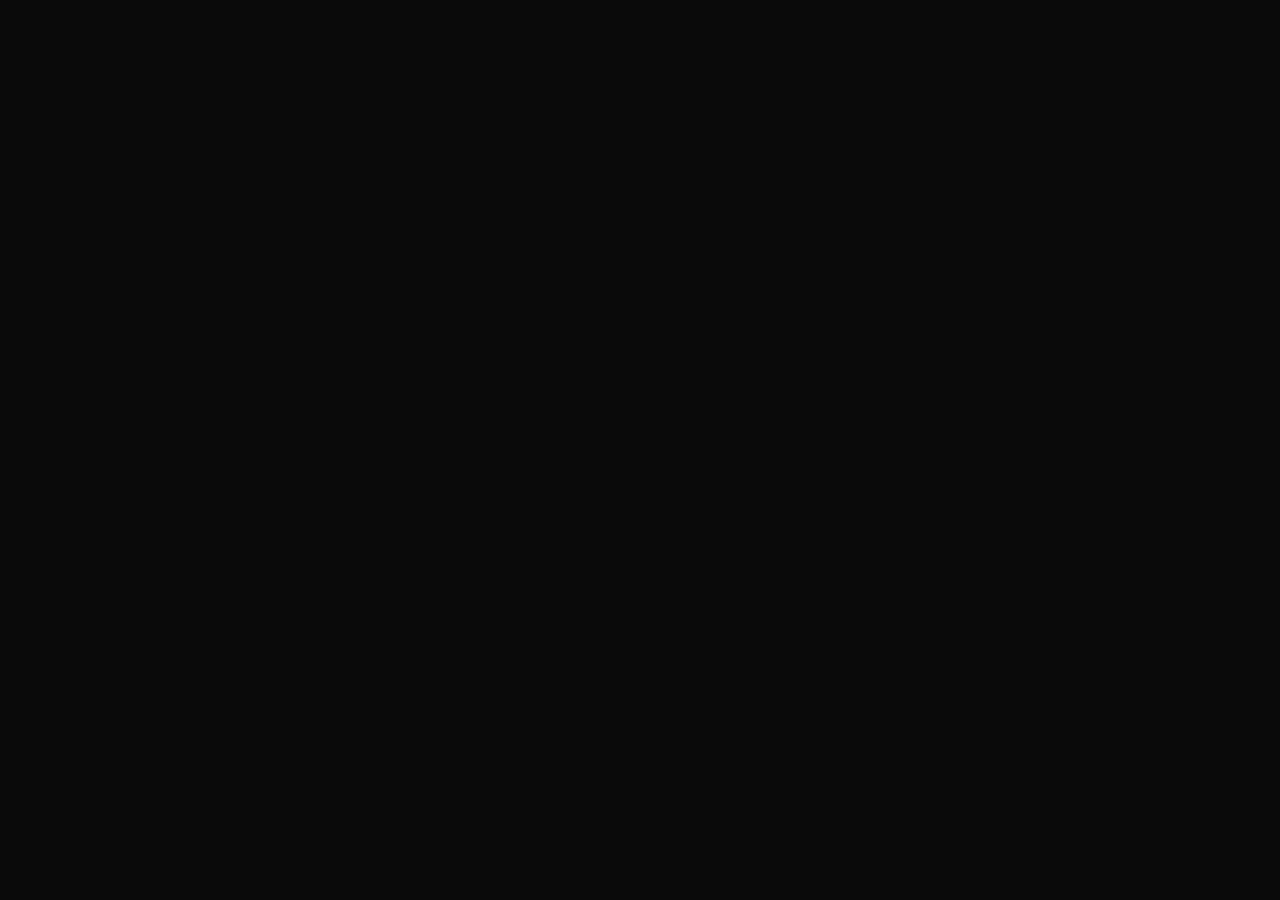
==== index.html @ 578ab241 "Add files via upload" ====
<!doctype html>
<html lang="en" data-beasties-container>
<head><link rel="preconnect" href="https://fonts.gstatic.com" crossorigin>
  <meta charset="utf-8">
  <title>Emil Kramar - Frontend Developer | Angular, Vue, Nuxt Specialist</title>
  <base href="/ekramarPortfolio/">
  <meta name="viewport" content="width=device-width, initial-scale=1">

  <!-- Primary Meta Tags -->
  <meta name="title" content="Emil Kramar - Frontend Developer | Angular, Vue, Nuxt Specialist">
  <meta name="description" content="Frontend Developer specializing in Angular, Vue.js, and Nuxt. Building modern web applications since 2022. Expert in TypeScript, CSS, and transforming Figma designs into pixel-perfect interfaces.">
  <meta name="keywords" content="Emil Kramar, Frontend Developer, Angular Developer, Vue.js Developer, Nuxt Developer, TypeScript, Web Developer, Portfolio, Full Stack Developer, Angular Specialist">
  <meta name="author" content="Emil Kramar">
  <meta name="robots" content="index, follow">
  <meta name="language" content="English">
  <meta name="revisit-after" content="7 days">

  <!-- Theme Color -->
  <meta name="theme-color" content="#FF5E00">
  <meta name="msapplication-TileColor" content="#FF5E00">

  <!-- Favicons -->
  <link rel="icon" type="image/x-icon" href="favicon.ico">
  <link rel="apple-touch-icon" sizes="180x180" href="/apple-touch-icon.png">
  <link rel="icon" type="image/png" sizes="32x32" href="/favicon-32x32.png">
  <link rel="icon" type="image/png" sizes="16x16" href="/favicon-16x16.png">
  <link rel="manifest" href="/site.webmanifest">

  <!-- Google Fonts -->
  <style>@font-face{font-family:'Orbitron';font-style:normal;font-weight:400;font-display:swap;src:url(https://fonts.gstatic.com/s/orbitron/v35/yMJRMIlzdpvBhQQL_Qq7dy0.woff2) format('woff2');unicode-range:U+0000-00FF, U+0131, U+0152-0153, U+02BB-02BC, U+02C6, U+02DA, U+02DC, U+0304, U+0308, U+0329, U+2000-206F, U+20AC, U+2122, U+2191, U+2193, U+2212, U+2215, U+FEFF, U+FFFD;}@font-face{font-family:'Orbitron';font-style:normal;font-weight:700;font-display:swap;src:url(https://fonts.gstatic.com/s/orbitron/v35/yMJRMIlzdpvBhQQL_Qq7dy0.woff2) format('woff2');unicode-range:U+0000-00FF, U+0131, U+0152-0153, U+02BB-02BC, U+02C6, U+02DA, U+02DC, U+0304, U+0308, U+0329, U+2000-206F, U+20AC, U+2122, U+2191, U+2193, U+2212, U+2215, U+FEFF, U+FFFD;}@font-face{font-family:'Orbitron';font-style:normal;font-weight:900;font-display:swap;src:url(https://fonts.gstatic.com/s/orbitron/v35/yMJRMIlzdpvBhQQL_Qq7dy0.woff2) format('woff2');unicode-range:U+0000-00FF, U+0131, U+0152-0153, U+02BB-02BC, U+02C6, U+02DA, U+02DC, U+0304, U+0308, U+0329, U+2000-206F, U+20AC, U+2122, U+2191, U+2193, U+2212, U+2215, U+FEFF, U+FFFD;}@font-face{font-family:'Rajdhani';font-style:normal;font-weight:300;font-display:swap;src:url(https://fonts.gstatic.com/s/rajdhani/v17/LDI2apCSOBg7S-QT7pasEfOqeef2kg.woff2) format('woff2');unicode-range:U+0900-097F, U+1CD0-1CF9, U+200C-200D, U+20A8, U+20B9, U+20F0, U+25CC, U+A830-A839, U+A8E0-A8FF, U+11B00-11B09;}@font-face{font-family:'Rajdhani';font-style:normal;font-weight:300;font-display:swap;src:url(https://fonts.gstatic.com/s/rajdhani/v17/LDI2apCSOBg7S-QT7pasEfOleef2kg.woff2) format('woff2');unicode-range:U+0100-02BA, U+02BD-02C5, U+02C7-02CC, U+02CE-02D7, U+02DD-02FF, U+0304, U+0308, U+0329, U+1D00-1DBF, U+1E00-1E9F, U+1EF2-1EFF, U+2020, U+20A0-20AB, U+20AD-20C0, U+2113, U+2C60-2C7F, U+A720-A7FF;}@font-face{font-family:'Rajdhani';font-style:normal;font-weight:300;font-display:swap;src:url(https://fonts.gstatic.com/s/rajdhani/v17/LDI2apCSOBg7S-QT7pasEfOreec.woff2) format('woff2');unicode-range:U+0000-00FF, U+0131, U+0152-0153, U+02BB-02BC, U+02C6, U+02DA, U+02DC, U+0304, U+0308, U+0329, U+2000-206F, U+20AC, U+2122, U+2191, U+2193, U+2212, U+2215, U+FEFF, U+FFFD;}@font-face{font-family:'Rajdhani';font-style:normal;font-weight:400;font-display:swap;src:url(https://fonts.gstatic.com/s/rajdhani/v17/LDIxapCSOBg7S-QT7p4GM-aUWA.woff2) format('woff2');unicode-range:U+0900-097F, U+1CD0-1CF9, U+200C-200D, U+20A8, U+20B9, U+20F0, U+25CC, U+A830-A839, U+A8E0-A8FF, U+11B00-11B09;}@font-face{font-family:'Rajdhani';font-style:normal;font-weight:400;font-display:swap;src:url(https://fonts.gstatic.com/s/rajdhani/v17/LDIxapCSOBg7S-QT7p4JM-aUWA.woff2) format('woff2');unicode-range:U+0100-02BA, U+02BD-02C5, U+02C7-02CC, U+02CE-02D7, U+02DD-02FF, U+0304, U+0308, U+0329, U+1D00-1DBF, U+1E00-1E9F, U+1EF2-1EFF, U+2020, U+20A0-20AB, U+20AD-20C0, U+2113, U+2C60-2C7F, U+A720-A7FF;}@font-face{font-family:'Rajdhani';font-style:normal;font-weight:400;font-display:swap;src:url(https://fonts.gstatic.com/s/rajdhani/v17/LDIxapCSOBg7S-QT7p4HM-Y.woff2) format('woff2');unicode-range:U+0000-00FF, U+0131, U+0152-0153, U+02BB-02BC, U+02C6, U+02DA, U+02DC, U+0304, U+0308, U+0329, U+2000-206F, U+20AC, U+2122, U+2191, U+2193, U+2212, U+2215, U+FEFF, U+FFFD;}@font-face{font-family:'Rajdhani';font-style:normal;font-weight:500;font-display:swap;src:url(https://fonts.gstatic.com/s/rajdhani/v17/LDI2apCSOBg7S-QT7pb0EPOqeef2kg.woff2) format('woff2');unicode-range:U+0900-097F, U+1CD0-1CF9, U+200C-200D, U+20A8, U+20B9, U+20F0, U+25CC, U+A830-A839, U+A8E0-A8FF, U+11B00-11B09;}@font-face{font-family:'Rajdhani';font-style:normal;font-weight:500;font-display:swap;src:url(https://fonts.gstatic.com/s/rajdhani/v17/LDI2apCSOBg7S-QT7pb0EPOleef2kg.woff2) format('woff2');unicode-range:U+0100-02BA, U+02BD-02C5, U+02C7-02CC, U+02CE-02D7, U+02DD-02FF, U+0304, U+0308, U+0329, U+1D00-1DBF, U+1E00-1E9F, U+1EF2-1EFF, U+2020, U+20A0-20AB, U+20AD-20C0, U+2113, U+2C60-2C7F, U+A720-A7FF;}@font-face{font-family:'Rajdhani';font-style:normal;font-weight:500;font-display:swap;src:url(https://fonts.gstatic.com/s/rajdhani/v17/LDI2apCSOBg7S-QT7pb0EPOreec.woff2) format('woff2');unicode-range:U+0000-00FF, U+0131, U+0152-0153, U+02BB-02BC, U+02C6, U+02DA, U+02DC, U+0304, U+0308, U+0329, U+2000-206F, U+20AC, U+2122, U+2191, U+2193, U+2212, U+2215, U+FEFF, U+FFFD;}@font-face{font-family:'Rajdhani';font-style:normal;font-weight:700;font-display:swap;src:url(https://fonts.gstatic.com/s/rajdhani/v17/LDI2apCSOBg7S-QT7pa8FvOqeef2kg.woff2) format('woff2');unicode-range:U+0900-097F, U+1CD0-1CF9, U+200C-200D, U+20A8, U+20B9, U+20F0, U+25CC, U+A830-A839, U+A8E0-A8FF, U+11B00-11B09;}@font-face{font-family:'Rajdhani';font-style:normal;font-weight:700;font-display:swap;src:url(https://fonts.gstatic.com/s/rajdhani/v17/LDI2apCSOBg7S-QT7pa8FvOleef2kg.woff2) format('woff2');unicode-range:U+0100-02BA, U+02BD-02C5, U+02C7-02CC, U+02CE-02D7, U+02DD-02FF, U+0304, U+0308, U+0329, U+1D00-1DBF, U+1E00-1E9F, U+1EF2-1EFF, U+2020, U+20A0-20AB, U+20AD-20C0, U+2113, U+2C60-2C7F, U+A720-A7FF;}@font-face{font-family:'Rajdhani';font-style:normal;font-weight:700;font-display:swap;src:url(https://fonts.gstatic.com/s/rajdhani/v17/LDI2apCSOBg7S-QT7pa8FvOreec.woff2) format('woff2');unicode-range:U+0000-00FF, U+0131, U+0152-0153, U+02BB-02BC, U+02C6, U+02DA, U+02DC, U+0304, U+0308, U+0329, U+2000-206F, U+20AC, U+2122, U+2191, U+2193, U+2212, U+2215, U+FEFF, U+FFFD;}</style>

  <!-- Structured Data (JSON-LD) for better SEO -->
  <script type="application/ld+json">
  {
    "@context": "https://schema.org",
    "@type": "Person",
    "name": "Emil Kramar",
    "jobTitle": "Frontend Developer",
    "description": "Frontend Developer specializing in Angular, Vue.js, and Nuxt. Building modern web applications since 2022.",
    "url": "https://emilkramar.com",
    "sameAs": [],
    "knowsAbout": [
      "Angular",
      "Vue.js",
      "Nuxt",
      "TypeScript",
      "JavaScript",
      "HTML",
      "CSS",
      "Frontend Development",
      "Web Development"
    ],
    "worksFor": {
      "@type": "Organization",
      "name": "Gauss Development"
    }
  }
  </script>
<style>*{margin:0;padding:0;box-sizing:border-box}body{font-family:Rajdhani,sans-serif;background:#0a0a0a;color:#fff;overflow-x:hidden;position:relative;font-weight:400}</style><link rel="stylesheet" href="styles-QNIMPMLW.css" media="print" onload="this.media='all'"><noscript><link rel="stylesheet" href="styles-QNIMPMLW.css"></noscript></head>
<body>
  <app-root></app-root>
<script src="main-JVREFW2H.js" type="module"></script></body>
</html>
---- styles-QNIMPMLW.css ----
*{margin:0;padding:0;box-sizing:border-box}body{font-family:Rajdhani,sans-serif;background:#0a0a0a;color:#fff;overflow-x:hidden;position:relative;font-weight:400}.grid-bg{position:fixed;top:0;left:0;width:100%;height:100%;background-image:radial-gradient(circle at 25% 25%,transparent 2%,rgba(255,94,0,.03) 2%,rgba(255,94,0,.03) 3%,transparent 3%),radial-gradient(circle at 75% 75%,transparent 2%,rgba(0,178,255,.03) 2%,rgba(0,178,255,.03) 3%,transparent 3%);background-size:80px 80px;animation:grid-move 30s linear infinite;z-index:-2}.shapes-container{position:fixed;width:100%;height:100%;pointer-events:none;z-index:-1}.shape{position:absolute;opacity:.1}.shape-circle{width:300px;height:300px;border:2px solid #FF5E00;border-radius:50%;top:10%;left:10%;animation:float-rotate 20s ease-in-out infinite}.shape-triangle{width:0;height:0;border-left:100px solid transparent;border-right:100px solid transparent;border-bottom:173px solid rgba(0,178,255,.2);top:60%;right:15%;animation:float-rotate 25s ease-in-out infinite reverse}.shape-square{width:150px;height:150px;border:2px solid #00B2FF;transform:rotate(45deg);bottom:20%;left:20%;animation:float-rotate 22s ease-in-out infinite}@keyframes float-rotate{0%,to{transform:translateY(0) rotate(0) scale(1)}25%{transform:translateY(-30px) rotate(90deg) scale(1.1)}50%{transform:translateY(20px) rotate(180deg) scale(.9)}75%{transform:translateY(-10px) rotate(270deg) scale(1.05)}}#canvas-network{position:fixed;top:0;left:0;width:100%;height:100%;z-index:-1;pointer-events:none}@keyframes gradient-shift{0%,to{transform:scale(1) rotate(0)}50%{transform:scale(1.1) rotate(180deg)}}@keyframes grid-move{0%{transform:translate(0)}to{transform:translate(80px,80px)}}.particle{position:fixed;pointer-events:none;opacity:0;z-index:1}.particle:before{content:"";position:absolute;width:2px;height:2px;background:#ff5e00;box-shadow:0 0 10px #ff5e00,0 0 20px #ff5e00;animation:float-up 15s linear infinite}@keyframes float-up{0%{transform:translateY(100vh) rotate(0);opacity:0}10%{opacity:1}90%{opacity:1}to{transform:translateY(-100vh) rotate(720deg);opacity:0}}nav{position:fixed;top:0;width:100%;background:#0a0a0acc;-webkit-backdrop-filter:blur(10px);backdrop-filter:blur(10px);z-index:1000;transition:all .3s ease;border-bottom:1px solid rgba(255,94,0,.1)}nav.scrolled{padding:15px 50px;background:#0a0a0a80;box-shadow:0 5px 30px #ff5e0033}.nav-container{max-width:1200px;margin:0 auto;display:flex;justify-content:space-between;align-items:center}.logo-link{display:flex;align-items:center;text-decoration:none;gap:10px}.logo-svg{width:40px;height:40px}.logo-text{font-family:Orbitron,monospace;font-size:24px;font-weight:900;background:linear-gradient(45deg,#ff5e00,#00b2ff);-webkit-background-clip:text;-webkit-text-fill-color:transparent;animation:glow 2s ease-in-out infinite;text-shadow:0 0 30px rgba(255,94,0,.5)}@keyframes glow{0%,to{filter:brightness(1);text-shadow:0 0 30px rgba(255,94,0,.5)}50%{filter:brightness(1.5);text-shadow:0 0 40px rgba(255,94,0,.8)}}.nav-links{display:flex;gap:30px;list-style:none}.nav-links a{text-decoration:none;color:#fff;position:relative;transition:all .3s ease;padding:8px 16px;font-family:Orbitron,monospace;font-weight:500;font-size:14px;text-transform:uppercase;letter-spacing:1px;opacity:.7}.nav-links a.active{opacity:1;color:#ff5e00}.nav-links a:before{content:"";position:absolute;top:0;left:0;width:100%;height:100%;border:1px solid transparent;transition:all .3s ease}.nav-links a:hover:before,.nav-links a.active:before{border-color:#ff5e00;box-shadow:inset 0 0 10px #ff5e0080}.nav-links a:after{content:"";position:absolute;bottom:0;left:0;width:0;height:2px;background:linear-gradient(90deg,#ff5e00,#00b2ff);transition:width .3s ease;box-shadow:0 0 10px #ff5e00cc}.nav-links a:hover:after,.nav-links a.active:after{width:100%}.menu-toggle{display:none;flex-direction:column;cursor:pointer;gap:4px}.menu-toggle span{width:25px;height:2px;background:#ff5e00;transition:all .3s ease}.menu-toggle.active span:nth-child(1){transform:rotate(45deg) translate(5px,5px)}.menu-toggle.active span:nth-child(2){opacity:0}.menu-toggle.active span:nth-child(3){transform:rotate(-45deg) translate(5px,-5px)}.hero{min-height:100vh;display:flex;flex-direction:column;align-items:center;justify-content:center;position:relative;padding:80px 20px 20px}.hero-content{text-align:center;max-width:1200px;animation:fade-in-up 1s ease-out;z-index:10;width:100%;flex:1;display:flex;flex-direction:column;justify-content:center}.text-rotator{position:relative;min-height:100px;margin-bottom:20px;display:flex;align-items:center;justify-content:center;width:100%}.text-set{position:absolute;width:100%;opacity:0;display:none}.text-set.active{opacity:1;display:block}.glitch-text{font-family:Orbitron,monospace;font-size:clamp(.98rem,2.94vw,2.4rem);font-weight:900;position:relative;text-transform:uppercase;letter-spacing:.1em;text-shadow:0 0 20px rgba(255,94,0,.5);overflow:hidden}.char{display:inline-block;opacity:0;transform:translateY(50px);animation:charFlyIn .5s ease-out forwards}@keyframes charFlyIn{to{opacity:1;transform:translateY(0)}}.char.out{animation:charFlyOut .3s ease-in forwards}@keyframes charFlyOut{to{opacity:0;transform:translateY(-30px) rotateX(90deg)}}.subtitle{font-size:1.5rem;margin:20px 0;opacity:0;text-shadow:0 0 10px rgba(255,255,255,.3);font-weight:300}.subtitle.visible{animation:subtitleFade .8s ease-out .5s forwards}@keyframes subtitleFade{to{opacity:.6}}@keyframes fade-in-up{0%{opacity:0;transform:translateY(30px)}to{opacity:1;transform:translateY(0)}}.glitch-text{font-family:Orbitron,monospace;font-size:clamp(2.6rem,10vw,3.8rem);font-weight:900;position:relative;text-transform:uppercase;letter-spacing:.1em;text-shadow:0 0 20px rgba(255,94,0,.5)}.glitch-text:before,.glitch-text:after{content:attr(data-text);position:absolute;top:0;left:0;width:100%;height:100%}.glitch-text:before{animation:glitch-1 2s infinite;color:#ff5e00;z-index:-1;text-shadow:-2px 0 #FF5E00}.glitch-text:after{animation:glitch-2 2s infinite;color:#00b2ff;z-index:-1;text-shadow:2px 0 #00B2FF}@keyframes glitch-1{0%,to{clip-path:inset(0 0 0 0);transform:translate(0)}20%{clip-path:inset(33% 0 33% 0);transform:translate(-2px)}40%{clip-path:inset(66% 0 0 0);transform:translate(2px)}60%{clip-path:inset(0 0 66% 0);transform:translate(1px)}80%{clip-path:inset(25% 0 50% 0);transform:translate(-1px)}}@keyframes glitch-2{0%,to{clip-path:inset(0 0 0 0);transform:translate(0)}20%{clip-path:inset(50% 0 25% 0);transform:translate(2px)}40%{clip-path:inset(0 0 75% 0);transform:translate(-2px)}60%{clip-path:inset(75% 0 0 0);transform:translate(-1px)}80%{clip-path:inset(40% 0 40% 0);transform:translate(1px)}}.subtitle{font-size:1.5rem;margin:20px 0;opacity:.6;animation:fade-in 1s ease-out .5s both;text-shadow:0 0 10px rgba(255,255,255,.3);font-weight:300}@keyframes fade-in{0%{opacity:0}to{opacity:.6}}.cta-container{position:absolute;bottom:90px;left:50%;transform:translate(-50%);display:flex;gap:20px;justify-content:center;flex-wrap:wrap;z-index:100}.cta-button{padding:12px 30px;border:none;font-size:1rem;cursor:pointer;position:relative;overflow:hidden;transition:all .3s ease;text-decoration:none;display:inline-block;text-transform:uppercase;letter-spacing:.1em;font-family:Orbitron,monospace;font-weight:700}.cta-primary{background:linear-gradient(45deg,#ff5e00,#00b2ff);color:#fff;animation:pulse 2s infinite;box-shadow:0 0 30px #ff5e0080}@keyframes pulse{0%,to{transform:scale(1);box-shadow:0 0 30px #ff5e0080}50%{transform:scale(1.05);box-shadow:0 0 40px #ff5e00cc}}.cta-secondary{background:transparent;color:#ff5e00;border:2px solid #FF5E00;box-shadow:inset 0 0 20px #ff5e001a}.cta-button:before{content:"";position:absolute;top:50%;left:50%;width:0;height:0;background:#fff3;border-radius:50%;transform:translate(-50%,-50%);transition:width .6s,height .6s}.cta-button:hover:before{width:300px;height:300px}.cta-secondary:hover{background:#ff5e001a;color:#fff;transform:translateY(-2px);box-shadow:0 10px 40px #ff5e0066,inset 0 0 30px #ff5e0033;border-color:#fff}.features{padding:100px 20px;max-width:1200px;margin:0 auto;position:relative}.section-title{font-family:Orbitron,monospace;font-size:3rem;font-weight:900;text-align:center;margin-bottom:60px;background:linear-gradient(45deg,#ff5e00,#00b2ff);-webkit-background-clip:text;-webkit-text-fill-color:transparent;text-transform:uppercase}.features-container{display:grid;grid-template-columns:300px 1fr;gap:40px;align-items:start}.feature-tabs{background:#ffffff08;border:1px solid rgba(255,94,0,.2);border-radius:10px;padding:20px;-webkit-backdrop-filter:blur(10px);backdrop-filter:blur(10px)}.tab-item{padding:15px 20px;margin-bottom:10px;cursor:pointer;border:1px solid transparent;border-radius:5px;transition:all .3s ease;font-weight:500;display:flex;align-items:center;gap:15px;font-size:1.1rem}.tab-item:hover{background:#ff5e001a;border-color:#ff5e004d}.tab-item.active{background:linear-gradient(45deg,#ff5e0033,#00b2ff33);border-color:#ff5e00;box-shadow:0 0 20px #ff5e004d}.tab-icon{width:24px;height:24px;flex-shrink:0;object-fit:contain;filter:brightness(0) invert(1);opacity:.8;transition:all .3s ease}.tab-item.active .tab-icon{opacity:1;filter:brightness(0) invert(1) sepia(1) saturate(5) hue-rotate(0deg)}.tab-item:hover .tab-icon{opacity:1;transform:scale(1.1)}.feature-content{background:#ffffff08;border:1px solid rgba(255,94,0,.2);border-radius:10px;padding:40px;-webkit-backdrop-filter:blur(10px);backdrop-filter:blur(10px);min-height:400px}.content-panel{display:none;animation:fadeIn .5s ease}.content-panel.active{display:block}.content-panel h3{font-family:Orbitron,monospace;font-size:2rem;margin-bottom:20px;background:linear-gradient(45deg,#fff,#ff5e00);-webkit-background-clip:text;-webkit-text-fill-color:transparent}.content-panel p{line-height:1.8;opacity:.8;margin-bottom:20px;font-size:1.1rem}.feature-list{list-style:none;margin-top:20px}.feature-list li{padding:10px 0 10px 30px;position:relative;opacity:.8}.feature-list li:before{content:"\25b8";position:absolute;left:0;color:#ff5e00;font-size:1.2rem}.about{padding:100px 20px;max-width:1200px;margin:0 auto}.about-content{display:grid;grid-template-columns:1fr 1fr;gap:60px;align-items:center}.about-text h2{font-family:Orbitron,monospace;font-size:2.5rem;margin-bottom:30px;background:linear-gradient(45deg,#ff5e00,#00b2ff);-webkit-background-clip:text;-webkit-text-fill-color:transparent}.about-text p{line-height:1.8;opacity:.8;margin-bottom:20px;font-size:1.1rem}.about-visual{position:relative;height:400px;display:flex;align-items:center;justify-content:center}.about-image-container{width:300px;height:300px;position:relative;animation:float 6s ease-in-out infinite;border-radius:20px;overflow:visible}.about-image{width:100%;height:100%;object-fit:cover;border-radius:20px;display:block;position:relative;z-index:1}.image-overlay{position:absolute;top:0;left:0;width:100%;height:100%;background:#0000004d;border-radius:20px;z-index:2;pointer-events:none}.rotating-border{position:absolute;border:2px solid;border-radius:10px;box-shadow:0 0 30px;top:0;left:0}.rotating-border-outer{width:100%;height:100%;border-color:#ff5e00;box-shadow:0 0 30px #ff5e0080;animation:rotate 20s linear infinite;z-index:0}.rotating-border-inner{width:80%;height:80%;top:10%;left:10%;border-color:#00b2ff;box-shadow:0 0 30px #00b2ff80;animation:rotate 15s linear infinite reverse;z-index:2}.tech-logos-container{width:300px;height:300px;position:relative;display:grid;grid-template-columns:1fr 1fr;gap:30px;align-items:center;justify-items:center;animation:float 6s ease-in-out infinite;border-radius:20px;border:2px solid;border-color:#ff5e00;box-shadow:0 0 30px #ff5e0080;z-index:0}.tech-logo{width:100px;height:100px;display:flex;align-items:center;justify-content:center;background:#ffffff0d;border:2px solid rgba(255,94,0,.3);border-radius:15px;padding:15px;transition:all .3s ease;-webkit-backdrop-filter:blur(10px);backdrop-filter:blur(10px);position:relative}.tech-logo:hover{transform:translateY(-10px) scale(1.1);border-color:#ff5e0099;box-shadow:0 10px 40px #ff5e004d;background:#ffffff1a}.logo-img{width:100%;height:100%;object-fit:contain;filter:brightness(1.2);transition:all .3s ease;color:#fff}.angular-logo{color:#fff;position:absolute;left:5px}.angular-logo .shield-base{fill:#dd0031}.angular-logo .shield-middle,.angular-logo .shield-bottom-a-arc{fill:#c3002f}.angular-logo .letter{fill:#fff}.tech-logo:hover .angular-logo .shield-base{fill:#ff5e00}.tech-logo:hover .angular-logo .shield-middle,.tech-logo:hover .angular-logo .shield-bottom-a-arc{fill:#ff8c42}.tech-logo:hover .logo-img{filter:brightness(1.5) drop-shadow(0 0 10px rgba(255,94,0,.5))}.adonis-logo{width:95px;height:auto;color:#fff;filter:brightness(1.2)}.tech-logo:hover .adonis-logo{filter:brightness(1.5) drop-shadow(0 0 10px rgba(0,178,255,.5));color:#00b2ff}.contact{padding:100px 20px;max-width:1200px;margin:0 auto}.contact-container{display:flex;justify-content:center;max-width:800px;margin:0 auto}.contact-form{background:#ffffff08;border:1px solid rgba(255,94,0,.2);border-radius:10px;padding:40px;-webkit-backdrop-filter:blur(10px);backdrop-filter:blur(10px)}.form-group{margin-bottom:25px}.form-group label{display:block;margin-bottom:10px;color:#ff5e00;font-weight:500;text-transform:uppercase;font-size:.9rem;letter-spacing:1px}.form-group input,.form-group textarea{width:100%;padding:15px;background:#ffffff0d;border:1px solid rgba(255,94,0,.3);color:#fff;font-size:1rem;border-radius:5px;transition:all .3s ease;font-family:Rajdhani,sans-serif}.form-group input:focus,.form-group textarea:focus{outline:none;border-color:#ff5e00;box-shadow:0 0 20px #ff5e004d;background:#ffffff14}.form-group textarea{min-height:120px;resize:vertical}.submit-btn{width:100%;padding:15px;background:linear-gradient(45deg,#ff5e00,#00b2ff);color:#fff;border:none;border-radius:5px;font-size:1.1rem;font-weight:700;text-transform:uppercase;letter-spacing:1px;cursor:pointer;transition:all .3s ease;font-family:Orbitron,monospace}.submit-btn:hover:not(:disabled){transform:translateY(-2px);box-shadow:0 10px 30px #ff5e0080}.submit-btn:disabled{opacity:.6;cursor:not-allowed}.submit-message{margin-top:15px;padding:12px 20px;border-radius:5px;font-size:.95rem;text-align:center;animation:fadeIn .3s ease-in}.submit-message.success{background:#00b2ff1a;border:1px solid rgba(0,178,255,.3);color:#00b2ff}.submit-message.error{background:#ff5e001a;border:1px solid rgba(255,94,0,.3);color:#ff5e00}.contact-info{padding:40px}.contact-info h3{font-family:Orbitron,monospace;font-size:2rem;margin-bottom:30px;background:linear-gradient(45deg,#fff,#ff5e00);-webkit-background-clip:text;-webkit-text-fill-color:transparent}.info-item{margin-bottom:30px;display:flex;align-items:center;gap:20px}.info-icon{width:50px;height:50px;background:linear-gradient(45deg,#ff5e00a2,#00b3ffb9);border-radius:50%;display:flex;align-items:center;justify-content:center;font-size:1.5rem}.info-icon .icon-svg{width:24px;height:24px;filter:brightness(0) saturate(100%) invert(45%) sepia(100%) saturate(2000%) hue-rotate(0deg) brightness(1.2)}.info-details h4{color:#ff5e00;margin-bottom:5px;font-size:1.1rem}.info-details p{opacity:.8}.contact-intro{color:#ffffffb3;line-height:1.6;margin-bottom:30px;font-size:1rem}.social-links{display:flex;gap:15px;margin-top:30px;flex-wrap:wrap}.social-link{width:50px;height:50px;display:flex;align-items:center;justify-content:center;border-radius:50%;background:#ff5e001a;border:1px solid rgba(255,94,0,.3);text-decoration:none;font-size:1.5rem;transition:all .3s ease;position:relative;overflow:hidden}.social-link:before{content:"";position:absolute;top:50%;left:50%;width:0;height:0;background:linear-gradient(45deg,#ff5e00,#00b2ff);border-radius:50%;transform:translate(-50%,-50%);transition:width .3s ease,height .3s ease;z-index:-1}.social-link:hover:before{width:100%;height:100%}.social-link:hover{border-color:#ff5e00;transform:translateY(-5px) scale(1.1);box-shadow:0 10px 30px #ff5e0066}.social-icon-svg{width:24px;height:24px;filter:brightness(0) saturate(100%) invert(45%) sepia(100%) saturate(2000%) hue-rotate(0deg) brightness(1.2);transition:filter .3s ease}.social-link:hover .social-icon-svg{filter:brightness(0) saturate(100%) invert(45%) sepia(100%) saturate(2500%) hue-rotate(0deg) brightness(1.4)}.map-container{margin-top:40px;background:#ffffff08;border:1px solid rgba(255,94,0,.2);border-radius:10px;padding:20px;-webkit-backdrop-filter:blur(10px);backdrop-filter:blur(10px);height:300px;display:flex;align-items:center;justify-content:center;position:relative;overflow:hidden}.map-placeholder{text-align:center;opacity:.6}.map-overlay{position:absolute;top:0;left:0;width:100%;height:100%;background:linear-gradient(45deg,transparent 40%,rgba(255,94,0,.1) 50%,transparent 60%);animation:scan 3s linear infinite}@keyframes scan{0%{transform:translate(-100%)}to{transform:translate(100%)}}footer{background:#000c;border-top:1px solid rgba(255,94,0,.2);padding:40px 20px;text-align:center}.footer-content{max-width:1200px;margin:0 auto}.footer-links{display:flex;justify-content:center;gap:30px;margin-bottom:20px}.footer-links a{color:#ff5e00;text-decoration:none;transition:all .3s ease;font-weight:500}.footer-links a:hover{color:#00b2ff;text-shadow:0 0 10px currentColor}.copyright{opacity:.6;font-size:.9rem}.copyright a{color:#ff5e00;text-decoration:none;transition:all .3s ease}.copyright a:hover{color:#00b2ff;text-shadow:0 0 10px currentColor}.scanlines{position:fixed;top:0;left:0;width:100%;height:100%;background:linear-gradient(transparent 50%,#ff5e0003 50%);background-size:100% 4px;animation:scanlines 8s linear infinite;z-index:2;pointer-events:none}@keyframes scanlines{0%{transform:translateY(0)}to{transform:translateY(10px)}}@keyframes fadeIn{0%{opacity:0;transform:translateY(20px)}to{opacity:1;transform:translateY(0)}}@keyframes float{0%,to{transform:translateY(0);box-shadow:0 0 30px #ff5e0080}50%{transform:translateY(-10px);box-shadow:0 10px 40px #ff5e00b3}}@keyframes rotate{0%{transform:rotate(0)}to{transform:rotate(360deg)}}@media(max-width:768px){nav{padding:15px 20px}nav:not(.sidebar-nav) .nav-links,#navbar:not(.sidebar-nav) .nav-links{position:fixed;top:70px;left:-100%;width:100%;height:calc(100vh - 70px);background:#0a0a0a80;flex-direction:column;align-items:center;justify-content:start;padding-top:50px;transition:left .3s ease}nav:not(.sidebar-nav) .nav-links.active,#navbar:not(.sidebar-nav) .nav-links.active{left:0}.menu-toggle{display:flex}.hero-content{padding:0 20px}.glitch-text{font-size:clamp(1.2rem,4.9vw,2.4rem)}.text-rotator{min-height:150px}.subtitle{font-size:1.2rem}.cta-container{flex-direction:column;align-items:center}.cta-button{width:100%;max-width:300px}.features-container{grid-template-columns:1fr}.feature-tabs{display:block;padding:20px;max-width:100%}.tab-item{width:100%;margin-bottom:10px}.about-content,.about-image-container{width:250px;height:250px}.shape-circle,.shape-triangle,.shape-square{transform:scale(.6)}}
---- styles-QNIMPMLW.css ----
*{margin:0;padding:0;box-sizing:border-box}body{font-family:Rajdhani,sans-serif;background:#0a0a0a;color:#fff;overflow-x:hidden;position:relative;font-weight:400}.grid-bg{position:fixed;top:0;left:0;width:100%;height:100%;background-image:radial-gradient(circle at 25% 25%,transparent 2%,rgba(255,94,0,.03) 2%,rgba(255,94,0,.03) 3%,transparent 3%),radial-gradient(circle at 75% 75%,transparent 2%,rgba(0,178,255,.03) 2%,rgba(0,178,255,.03) 3%,transparent 3%);background-size:80px 80px;animation:grid-move 30s linear infinite;z-index:-2}.shapes-container{position:fixed;width:100%;height:100%;pointer-events:none;z-index:-1}.shape{position:absolute;opacity:.1}.shape-circle{width:300px;height:300px;border:2px solid #FF5E00;border-radius:50%;top:10%;left:10%;animation:float-rotate 20s ease-in-out infinite}.shape-triangle{width:0;height:0;border-left:100px solid transparent;border-right:100px solid transparent;border-bottom:173px solid rgba(0,178,255,.2);top:60%;right:15%;animation:float-rotate 25s ease-in-out infinite reverse}.shape-square{width:150px;height:150px;border:2px solid #00B2FF;transform:rotate(45deg);bottom:20%;left:20%;animation:float-rotate 22s ease-in-out infinite}@keyframes float-rotate{0%,to{transform:translateY(0) rotate(0) scale(1)}25%{transform:translateY(-30px) rotate(90deg) scale(1.1)}50%{transform:translateY(20px) rotate(180deg) scale(.9)}75%{transform:translateY(-10px) rotate(270deg) scale(1.05)}}#canvas-network{position:fixed;top:0;left:0;width:100%;height:100%;z-index:-1;pointer-events:none}@keyframes gradient-shift{0%,to{transform:scale(1) rotate(0)}50%{transform:scale(1.1) rotate(180deg)}}@keyframes grid-move{0%{transform:translate(0)}to{transform:translate(80px,80px)}}.particle{position:fixed;pointer-events:none;opacity:0;z-index:1}.particle:before{content:"";position:absolute;width:2px;height:2px;background:#ff5e00;box-shadow:0 0 10px #ff5e00,0 0 20px #ff5e00;animation:float-up 15s linear infinite}@keyframes float-up{0%{transform:translateY(100vh) rotate(0);opacity:0}10%{opacity:1}90%{opacity:1}to{transform:translateY(-100vh) rotate(720deg);opacity:0}}nav{position:fixed;top:0;width:100%;background:#0a0a0acc;-webkit-backdrop-filter:blur(10px);backdrop-filter:blur(10px);z-index:1000;transition:all .3s ease;border-bottom:1px solid rgba(255,94,0,.1)}nav.scrolled{padding:15px 50px;background:#0a0a0a80;box-shadow:0 5px 30px #ff5e0033}.nav-container{max-width:1200px;margin:0 auto;display:flex;justify-content:space-between;align-items:center}.logo-link{display:flex;align-items:center;text-decoration:none;gap:10px}.logo-svg{width:40px;height:40px}.logo-text{font-family:Orbitron,monospace;font-size:24px;font-weight:900;background:linear-gradient(45deg,#ff5e00,#00b2ff);-webkit-background-clip:text;-webkit-text-fill-color:transparent;animation:glow 2s ease-in-out infinite;text-shadow:0 0 30px rgba(255,94,0,.5)}@keyframes glow{0%,to{filter:brightness(1);text-shadow:0 0 30px rgba(255,94,0,.5)}50%{filter:brightness(1.5);text-shadow:0 0 40px rgba(255,94,0,.8)}}.nav-links{display:flex;gap:30px;list-style:none}.nav-links a{text-decoration:none;color:#fff;position:relative;transition:all .3s ease;padding:8px 16px;font-family:Orbitron,monospace;font-weight:500;font-size:14px;text-transform:uppercase;letter-spacing:1px;opacity:.7}.nav-links a.active{opacity:1;color:#ff5e00}.nav-links a:before{content:"";position:absolute;top:0;left:0;width:100%;height:100%;border:1px solid transparent;transition:all .3s ease}.nav-links a:hover:before,.nav-links a.active:before{border-color:#ff5e00;box-shadow:inset 0 0 10px #ff5e0080}.nav-links a:after{content:"";position:absolute;bottom:0;left:0;width:0;height:2px;background:linear-gradient(90deg,#ff5e00,#00b2ff);transition:width .3s ease;box-shadow:0 0 10px #ff5e00cc}.nav-links a:hover:after,.nav-links a.active:after{width:100%}.menu-toggle{display:none;flex-direction:column;cursor:pointer;gap:4px}.menu-toggle span{width:25px;height:2px;background:#ff5e00;transition:all .3s ease}.menu-toggle.active span:nth-child(1){transform:rotate(45deg) translate(5px,5px)}.menu-toggle.active span:nth-child(2){opacity:0}.menu-toggle.active span:nth-child(3){transform:rotate(-45deg) translate(5px,-5px)}.hero{min-height:100vh;display:flex;flex-direction:column;align-items:center;justify-content:center;position:relative;padding:80px 20px 20px}.hero-content{text-align:center;max-width:1200px;animation:fade-in-up 1s ease-out;z-index:10;width:100%;flex:1;display:flex;flex-direction:column;justify-content:center}.text-rotator{position:relative;min-height:100px;margin-bottom:20px;display:flex;align-items:center;justify-content:center;width:100%}.text-set{position:absolute;width:100%;opacity:0;display:none}.text-set.active{opacity:1;display:block}.glitch-text{font-family:Orbitron,monospace;font-size:clamp(.98rem,2.94vw,2.4rem);font-weight:900;position:relative;text-transform:uppercase;letter-spacing:.1em;text-shadow:0 0 20px rgba(255,94,0,.5);overflow:hidden}.char{display:inline-block;opacity:0;transform:translateY(50px);animation:charFlyIn .5s ease-out forwards}@keyframes charFlyIn{to{opacity:1;transform:translateY(0)}}.char.out{animation:charFlyOut .3s ease-in forwards}@keyframes charFlyOut{to{opacity:0;transform:translateY(-30px) rotateX(90deg)}}.subtitle{font-size:1.5rem;margin:20px 0;opacity:0;text-shadow:0 0 10px rgba(255,255,255,.3);font-weight:300}.subtitle.visible{animation:subtitleFade .8s ease-out .5s forwards}@keyframes subtitleFade{to{opacity:.6}}@keyframes fade-in-up{0%{opacity:0;transform:translateY(30px)}to{opacity:1;transform:translateY(0)}}.glitch-text{font-family:Orbitron,monospace;font-size:clamp(2.6rem,10vw,3.8rem);font-weight:900;position:relative;text-transform:uppercase;letter-spacing:.1em;text-shadow:0 0 20px rgba(255,94,0,.5)}.glitch-text:before,.glitch-text:after{content:attr(data-text);position:absolute;top:0;left:0;width:100%;height:100%}.glitch-text:before{animation:glitch-1 2s infinite;color:#ff5e00;z-index:-1;text-shadow:-2px 0 #FF5E00}.glitch-text:after{animation:glitch-2 2s infinite;color:#00b2ff;z-index:-1;text-shadow:2px 0 #00B2FF}@keyframes glitch-1{0%,to{clip-path:inset(0 0 0 0);transform:translate(0)}20%{clip-path:inset(33% 0 33% 0);transform:translate(-2px)}40%{clip-path:inset(66% 0 0 0);transform:translate(2px)}60%{clip-path:inset(0 0 66% 0);transform:translate(1px)}80%{clip-path:inset(25% 0 50% 0);transform:translate(-1px)}}@keyframes glitch-2{0%,to{clip-path:inset(0 0 0 0);transform:translate(0)}20%{clip-path:inset(50% 0 25% 0);transform:translate(2px)}40%{clip-path:inset(0 0 75% 0);transform:translate(-2px)}60%{clip-path:inset(75% 0 0 0);transform:translate(-1px)}80%{clip-path:inset(40% 0 40% 0);transform:translate(1px)}}.subtitle{font-size:1.5rem;margin:20px 0;opacity:.6;animation:fade-in 1s ease-out .5s both;text-shadow:0 0 10px rgba(255,255,255,.3);font-weight:300}@keyframes fade-in{0%{opacity:0}to{opacity:.6}}.cta-container{position:absolute;bottom:90px;left:50%;transform:translate(-50%);display:flex;gap:20px;justify-content:center;flex-wrap:wrap;z-index:100}.cta-button{padding:12px 30px;border:none;font-size:1rem;cursor:pointer;position:relative;overflow:hidden;transition:all .3s ease;text-decoration:none;display:inline-block;text-transform:uppercase;letter-spacing:.1em;font-family:Orbitron,monospace;font-weight:700}.cta-primary{background:linear-gradient(45deg,#ff5e00,#00b2ff);color:#fff;animation:pulse 2s infinite;box-shadow:0 0 30px #ff5e0080}@keyframes pulse{0%,to{transform:scale(1);box-shadow:0 0 30px #ff5e0080}50%{transform:scale(1.05);box-shadow:0 0 40px #ff5e00cc}}.cta-secondary{background:transparent;color:#ff5e00;border:2px solid #FF5E00;box-shadow:inset 0 0 20px #ff5e001a}.cta-button:before{content:"";position:absolute;top:50%;left:50%;width:0;height:0;background:#fff3;border-radius:50%;transform:translate(-50%,-50%);transition:width .6s,height .6s}.cta-button:hover:before{width:300px;height:300px}.cta-secondary:hover{background:#ff5e001a;color:#fff;transform:translateY(-2px);box-shadow:0 10px 40px #ff5e0066,inset 0 0 30px #ff5e0033;border-color:#fff}.features{padding:100px 20px;max-width:1200px;margin:0 auto;position:relative}.section-title{font-family:Orbitron,monospace;font-size:3rem;font-weight:900;text-align:center;margin-bottom:60px;background:linear-gradient(45deg,#ff5e00,#00b2ff);-webkit-background-clip:text;-webkit-text-fill-color:transparent;text-transform:uppercase}.features-container{display:grid;grid-template-columns:300px 1fr;gap:40px;align-items:start}.feature-tabs{background:#ffffff08;border:1px solid rgba(255,94,0,.2);border-radius:10px;padding:20px;-webkit-backdrop-filter:blur(10px);backdrop-filter:blur(10px)}.tab-item{padding:15px 20px;margin-bottom:10px;cursor:pointer;border:1px solid transparent;border-radius:5px;transition:all .3s ease;font-weight:500;display:flex;align-items:center;gap:15px;font-size:1.1rem}.tab-item:hover{background:#ff5e001a;border-color:#ff5e004d}.tab-item.active{background:linear-gradient(45deg,#ff5e0033,#00b2ff33);border-color:#ff5e00;box-shadow:0 0 20px #ff5e004d}.tab-icon{width:24px;height:24px;flex-shrink:0;object-fit:contain;filter:brightness(0) invert(1);opacity:.8;transition:all .3s ease}.tab-item.active .tab-icon{opacity:1;filter:brightness(0) invert(1) sepia(1) saturate(5) hue-rotate(0deg)}.tab-item:hover .tab-icon{opacity:1;transform:scale(1.1)}.feature-content{background:#ffffff08;border:1px solid rgba(255,94,0,.2);border-radius:10px;padding:40px;-webkit-backdrop-filter:blur(10px);backdrop-filter:blur(10px);min-height:400px}.content-panel{display:none;animation:fadeIn .5s ease}.content-panel.active{display:block}.content-panel h3{font-family:Orbitron,monospace;font-size:2rem;margin-bottom:20px;background:linear-gradient(45deg,#fff,#ff5e00);-webkit-background-clip:text;-webkit-text-fill-color:transparent}.content-panel p{line-height:1.8;opacity:.8;margin-bottom:20px;font-size:1.1rem}.feature-list{list-style:none;margin-top:20px}.feature-list li{padding:10px 0 10px 30px;position:relative;opacity:.8}.feature-list li:before{content:"\25b8";position:absolute;left:0;color:#ff5e00;font-size:1.2rem}.about{padding:100px 20px;max-width:1200px;margin:0 auto}.about-content{display:grid;grid-template-columns:1fr 1fr;gap:60px;align-items:center}.about-text h2{font-family:Orbitron,monospace;font-size:2.5rem;margin-bottom:30px;background:linear-gradient(45deg,#ff5e00,#00b2ff);-webkit-background-clip:text;-webkit-text-fill-color:transparent}.about-text p{line-height:1.8;opacity:.8;margin-bottom:20px;font-size:1.1rem}.about-visual{position:relative;height:400px;display:flex;align-items:center;justify-content:center}.about-image-container{width:300px;height:300px;position:relative;animation:float 6s ease-in-out infinite;border-radius:20px;overflow:visible}.about-image{width:100%;height:100%;object-fit:cover;border-radius:20px;display:block;position:relative;z-index:1}.image-overlay{position:absolute;top:0;left:0;width:100%;height:100%;background:#0000004d;border-radius:20px;z-index:2;pointer-events:none}.rotating-border{position:absolute;border:2px solid;border-radius:10px;box-shadow:0 0 30px;top:0;left:0}.rotating-border-outer{width:100%;height:100%;border-color:#ff5e00;box-shadow:0 0 30px #ff5e0080;animation:rotate 20s linear infinite;z-index:0}.rotating-border-inner{width:80%;height:80%;top:10%;left:10%;border-color:#00b2ff;box-shadow:0 0 30px #00b2ff80;animation:rotate 15s linear infinite reverse;z-index:2}.tech-logos-container{width:300px;height:300px;position:relative;display:grid;grid-template-columns:1fr 1fr;gap:30px;align-items:center;justify-items:center;animation:float 6s ease-in-out infinite;border-radius:20px;border:2px solid;border-color:#ff5e00;box-shadow:0 0 30px #ff5e0080;z-index:0}.tech-logo{width:100px;height:100px;display:flex;align-items:center;justify-content:center;background:#ffffff0d;border:2px solid rgba(255,94,0,.3);border-radius:15px;padding:15px;transition:all .3s ease;-webkit-backdrop-filter:blur(10px);backdrop-filter:blur(10px);position:relative}.tech-logo:hover{transform:translateY(-10px) scale(1.1);border-color:#ff5e0099;box-shadow:0 10px 40px #ff5e004d;background:#ffffff1a}.logo-img{width:100%;height:100%;object-fit:contain;filter:brightness(1.2);transition:all .3s ease;color:#fff}.angular-logo{color:#fff;position:absolute;left:5px}.angular-logo .shield-base{fill:#dd0031}.angular-logo .shield-middle,.angular-logo .shield-bottom-a-arc{fill:#c3002f}.angular-logo .letter{fill:#fff}.tech-logo:hover .angular-logo .shield-base{fill:#ff5e00}.tech-logo:hover .angular-logo .shield-middle,.tech-logo:hover .angular-logo .shield-bottom-a-arc{fill:#ff8c42}.tech-logo:hover .logo-img{filter:brightness(1.5) drop-shadow(0 0 10px rgba(255,94,0,.5))}.adonis-logo{width:95px;height:auto;color:#fff;filter:brightness(1.2)}.tech-logo:hover .adonis-logo{filter:brightness(1.5) drop-shadow(0 0 10px rgba(0,178,255,.5));color:#00b2ff}.contact{padding:100px 20px;max-width:1200px;margin:0 auto}.contact-container{display:flex;justify-content:center;max-width:800px;margin:0 auto}.contact-form{background:#ffffff08;border:1px solid rgba(255,94,0,.2);border-radius:10px;padding:40px;-webkit-backdrop-filter:blur(10px);backdrop-filter:blur(10px)}.form-group{margin-bottom:25px}.form-group label{display:block;margin-bottom:10px;color:#ff5e00;font-weight:500;text-transform:uppercase;font-size:.9rem;letter-spacing:1px}.form-group input,.form-group textarea{width:100%;padding:15px;background:#ffffff0d;border:1px solid rgba(255,94,0,.3);color:#fff;font-size:1rem;border-radius:5px;transition:all .3s ease;font-family:Rajdhani,sans-serif}.form-group input:focus,.form-group textarea:focus{outline:none;border-color:#ff5e00;box-shadow:0 0 20px #ff5e004d;background:#ffffff14}.form-group textarea{min-height:120px;resize:vertical}.submit-btn{width:100%;padding:15px;background:linear-gradient(45deg,#ff5e00,#00b2ff);color:#fff;border:none;border-radius:5px;font-size:1.1rem;font-weight:700;text-transform:uppercase;letter-spacing:1px;cursor:pointer;transition:all .3s ease;font-family:Orbitron,monospace}.submit-btn:hover:not(:disabled){transform:translateY(-2px);box-shadow:0 10px 30px #ff5e0080}.submit-btn:disabled{opacity:.6;cursor:not-allowed}.submit-message{margin-top:15px;padding:12px 20px;border-radius:5px;font-size:.95rem;text-align:center;animation:fadeIn .3s ease-in}.submit-message.success{background:#00b2ff1a;border:1px solid rgba(0,178,255,.3);color:#00b2ff}.submit-message.error{background:#ff5e001a;border:1px solid rgba(255,94,0,.3);color:#ff5e00}.contact-info{padding:40px}.contact-info h3{font-family:Orbitron,monospace;font-size:2rem;margin-bottom:30px;background:linear-gradient(45deg,#fff,#ff5e00);-webkit-background-clip:text;-webkit-text-fill-color:transparent}.info-item{margin-bottom:30px;display:flex;align-items:center;gap:20px}.info-icon{width:50px;height:50px;background:linear-gradient(45deg,#ff5e00a2,#00b3ffb9);border-radius:50%;display:flex;align-items:center;justify-content:center;font-size:1.5rem}.info-icon .icon-svg{width:24px;height:24px;filter:brightness(0) saturate(100%) invert(45%) sepia(100%) saturate(2000%) hue-rotate(0deg) brightness(1.2)}.info-details h4{color:#ff5e00;margin-bottom:5px;font-size:1.1rem}.info-details p{opacity:.8}.contact-intro{color:#ffffffb3;line-height:1.6;margin-bottom:30px;font-size:1rem}.social-links{display:flex;gap:15px;margin-top:30px;flex-wrap:wrap}.social-link{width:50px;height:50px;display:flex;align-items:center;justify-content:center;border-radius:50%;background:#ff5e001a;border:1px solid rgba(255,94,0,.3);text-decoration:none;font-size:1.5rem;transition:all .3s ease;position:relative;overflow:hidden}.social-link:before{content:"";position:absolute;top:50%;left:50%;width:0;height:0;background:linear-gradient(45deg,#ff5e00,#00b2ff);border-radius:50%;transform:translate(-50%,-50%);transition:width .3s ease,height .3s ease;z-index:-1}.social-link:hover:before{width:100%;height:100%}.social-link:hover{border-color:#ff5e00;transform:translateY(-5px) scale(1.1);box-shadow:0 10px 30px #ff5e0066}.social-icon-svg{width:24px;height:24px;filter:brightness(0) saturate(100%) invert(45%) sepia(100%) saturate(2000%) hue-rotate(0deg) brightness(1.2);transition:filter .3s ease}.social-link:hover .social-icon-svg{filter:brightness(0) saturate(100%) invert(45%) sepia(100%) saturate(2500%) hue-rotate(0deg) brightness(1.4)}.map-container{margin-top:40px;background:#ffffff08;border:1px solid rgba(255,94,0,.2);border-radius:10px;padding:20px;-webkit-backdrop-filter:blur(10px);backdrop-filter:blur(10px);height:300px;display:flex;align-items:center;justify-content:center;position:relative;overflow:hidden}.map-placeholder{text-align:center;opacity:.6}.map-overlay{position:absolute;top:0;left:0;width:100%;height:100%;background:linear-gradient(45deg,transparent 40%,rgba(255,94,0,.1) 50%,transparent 60%);animation:scan 3s linear infinite}@keyframes scan{0%{transform:translate(-100%)}to{transform:translate(100%)}}footer{background:#000c;border-top:1px solid rgba(255,94,0,.2);padding:40px 20px;text-align:center}.footer-content{max-width:1200px;margin:0 auto}.footer-links{display:flex;justify-content:center;gap:30px;margin-bottom:20px}.footer-links a{color:#ff5e00;text-decoration:none;transition:all .3s ease;font-weight:500}.footer-links a:hover{color:#00b2ff;text-shadow:0 0 10px currentColor}.copyright{opacity:.6;font-size:.9rem}.copyright a{color:#ff5e00;text-decoration:none;transition:all .3s ease}.copyright a:hover{color:#00b2ff;text-shadow:0 0 10px currentColor}.scanlines{position:fixed;top:0;left:0;width:100%;height:100%;background:linear-gradient(transparent 50%,#ff5e0003 50%);background-size:100% 4px;animation:scanlines 8s linear infinite;z-index:2;pointer-events:none}@keyframes scanlines{0%{transform:translateY(0)}to{transform:translateY(10px)}}@keyframes fadeIn{0%{opacity:0;transform:translateY(20px)}to{opacity:1;transform:translateY(0)}}@keyframes float{0%,to{transform:translateY(0);box-shadow:0 0 30px #ff5e0080}50%{transform:translateY(-10px);box-shadow:0 10px 40px #ff5e00b3}}@keyframes rotate{0%{transform:rotate(0)}to{transform:rotate(360deg)}}@media(max-width:768px){nav{padding:15px 20px}nav:not(.sidebar-nav) .nav-links,#navbar:not(.sidebar-nav) .nav-links{position:fixed;top:70px;left:-100%;width:100%;height:calc(100vh - 70px);background:#0a0a0a80;flex-direction:column;align-items:center;justify-content:start;padding-top:50px;transition:left .3s ease}nav:not(.sidebar-nav) .nav-links.active,#navbar:not(.sidebar-nav) .nav-links.active{left:0}.menu-toggle{display:flex}.hero-content{padding:0 20px}.glitch-text{font-size:clamp(1.2rem,4.9vw,2.4rem)}.text-rotator{min-height:150px}.subtitle{font-size:1.2rem}.cta-container{flex-direction:column;align-items:center}.cta-button{width:100%;max-width:300px}.features-container{grid-template-columns:1fr}.feature-tabs{display:block;padding:20px;max-width:100%}.tab-item{width:100%;margin-bottom:10px}.about-content,.about-image-container{width:250px;height:250px}.shape-circle,.shape-triangle,.shape-square{transform:scale(.6)}}
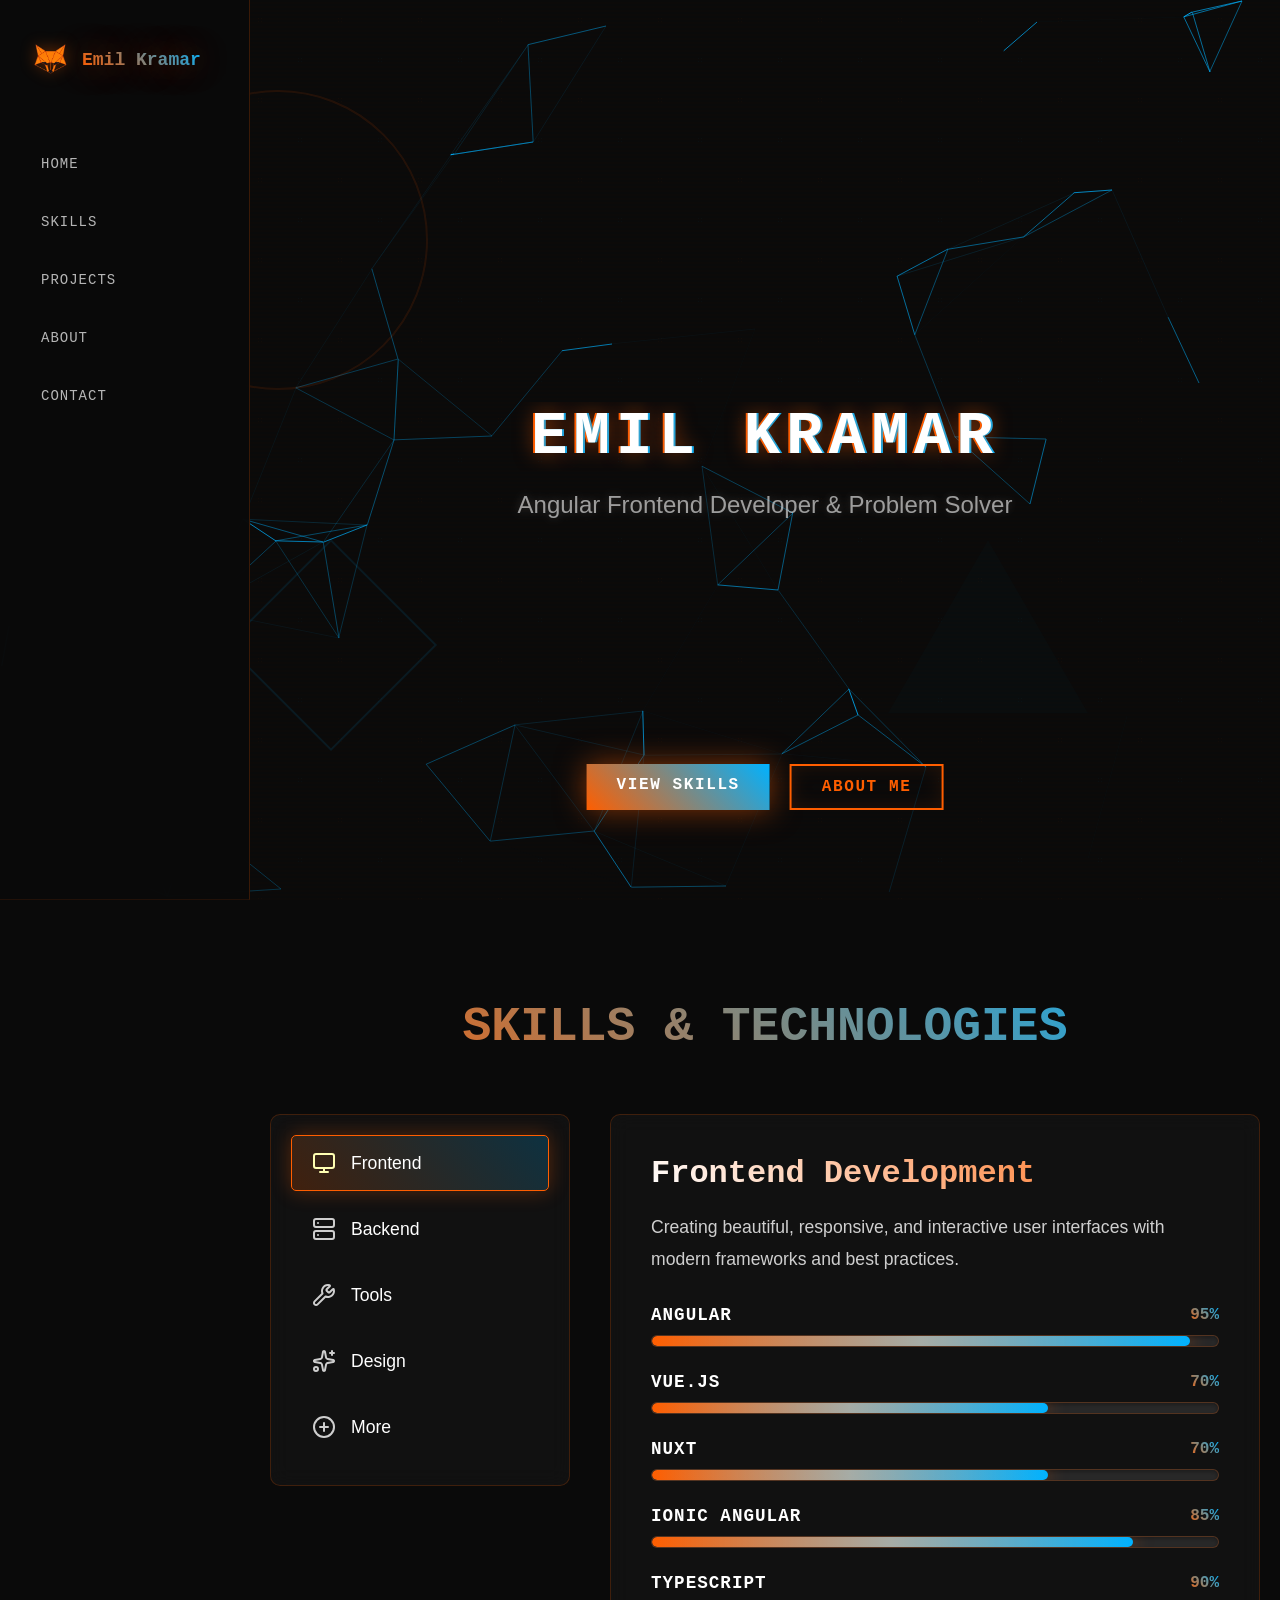
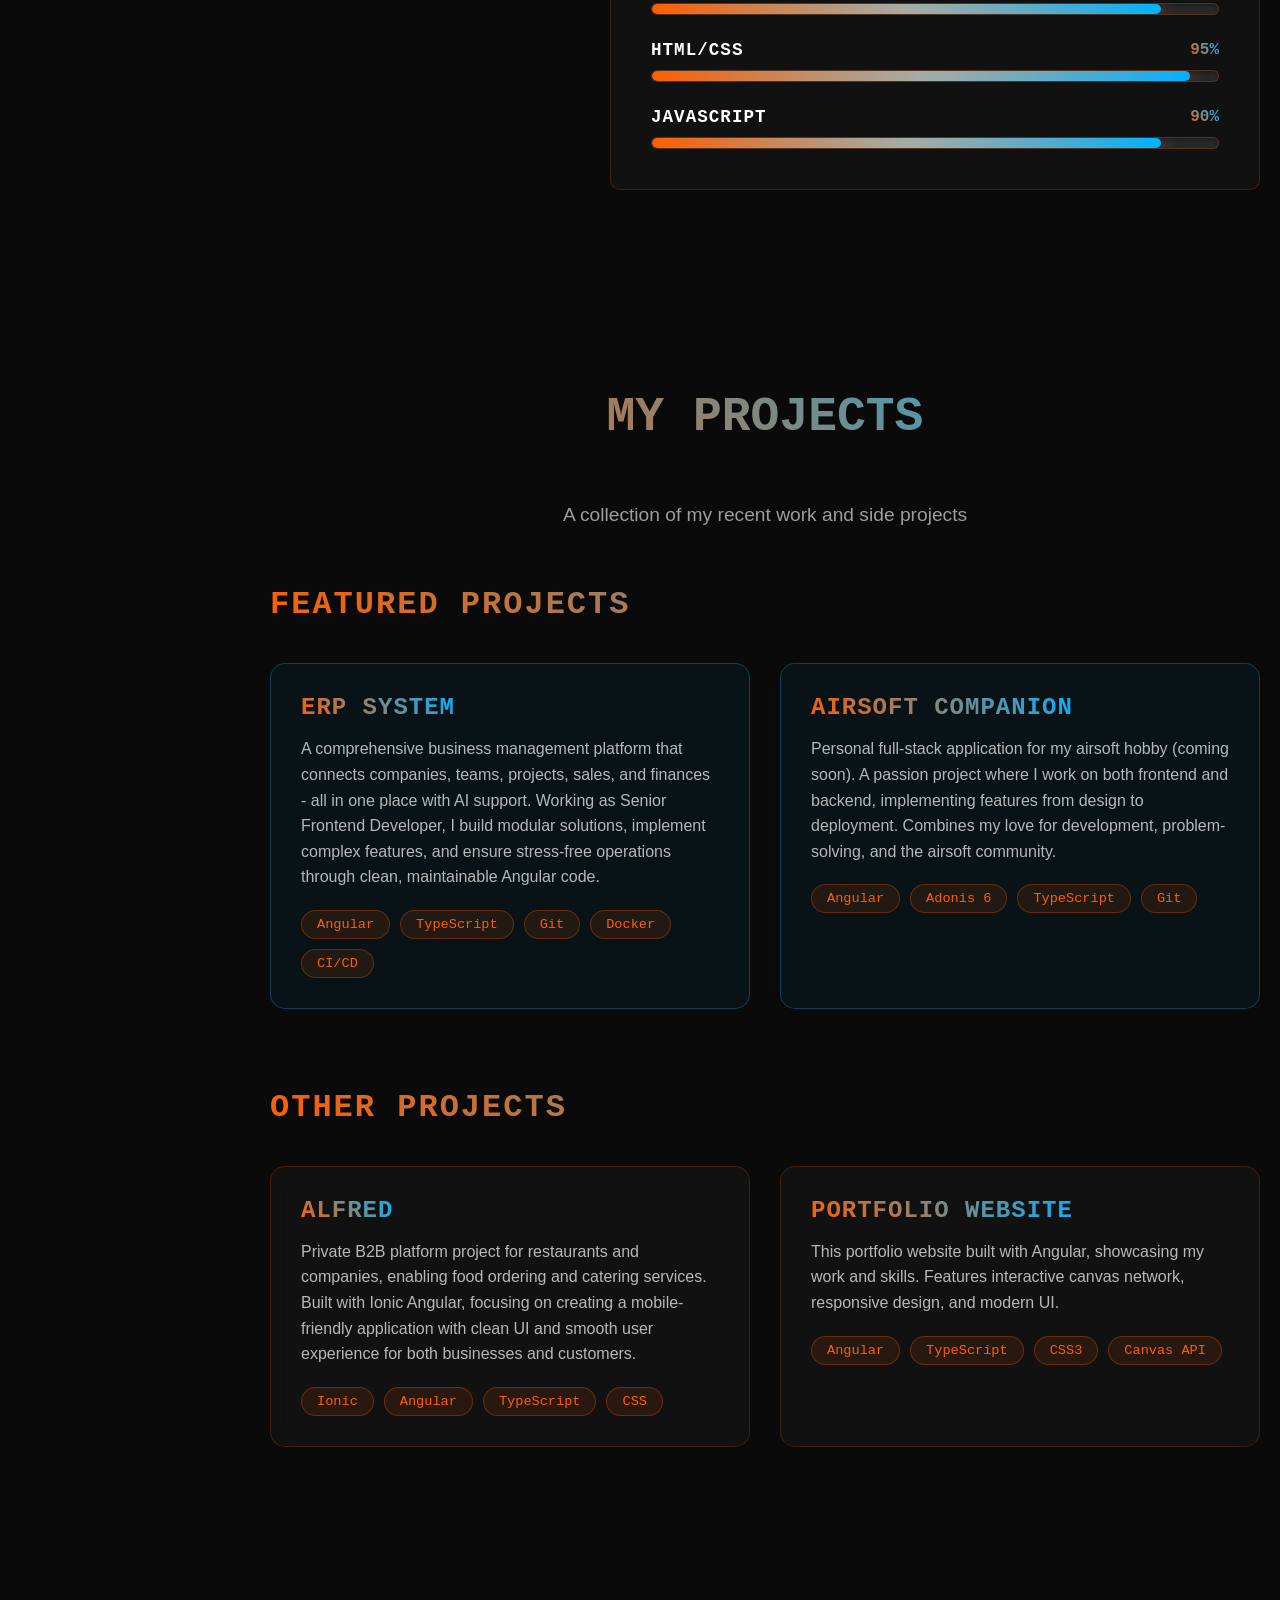
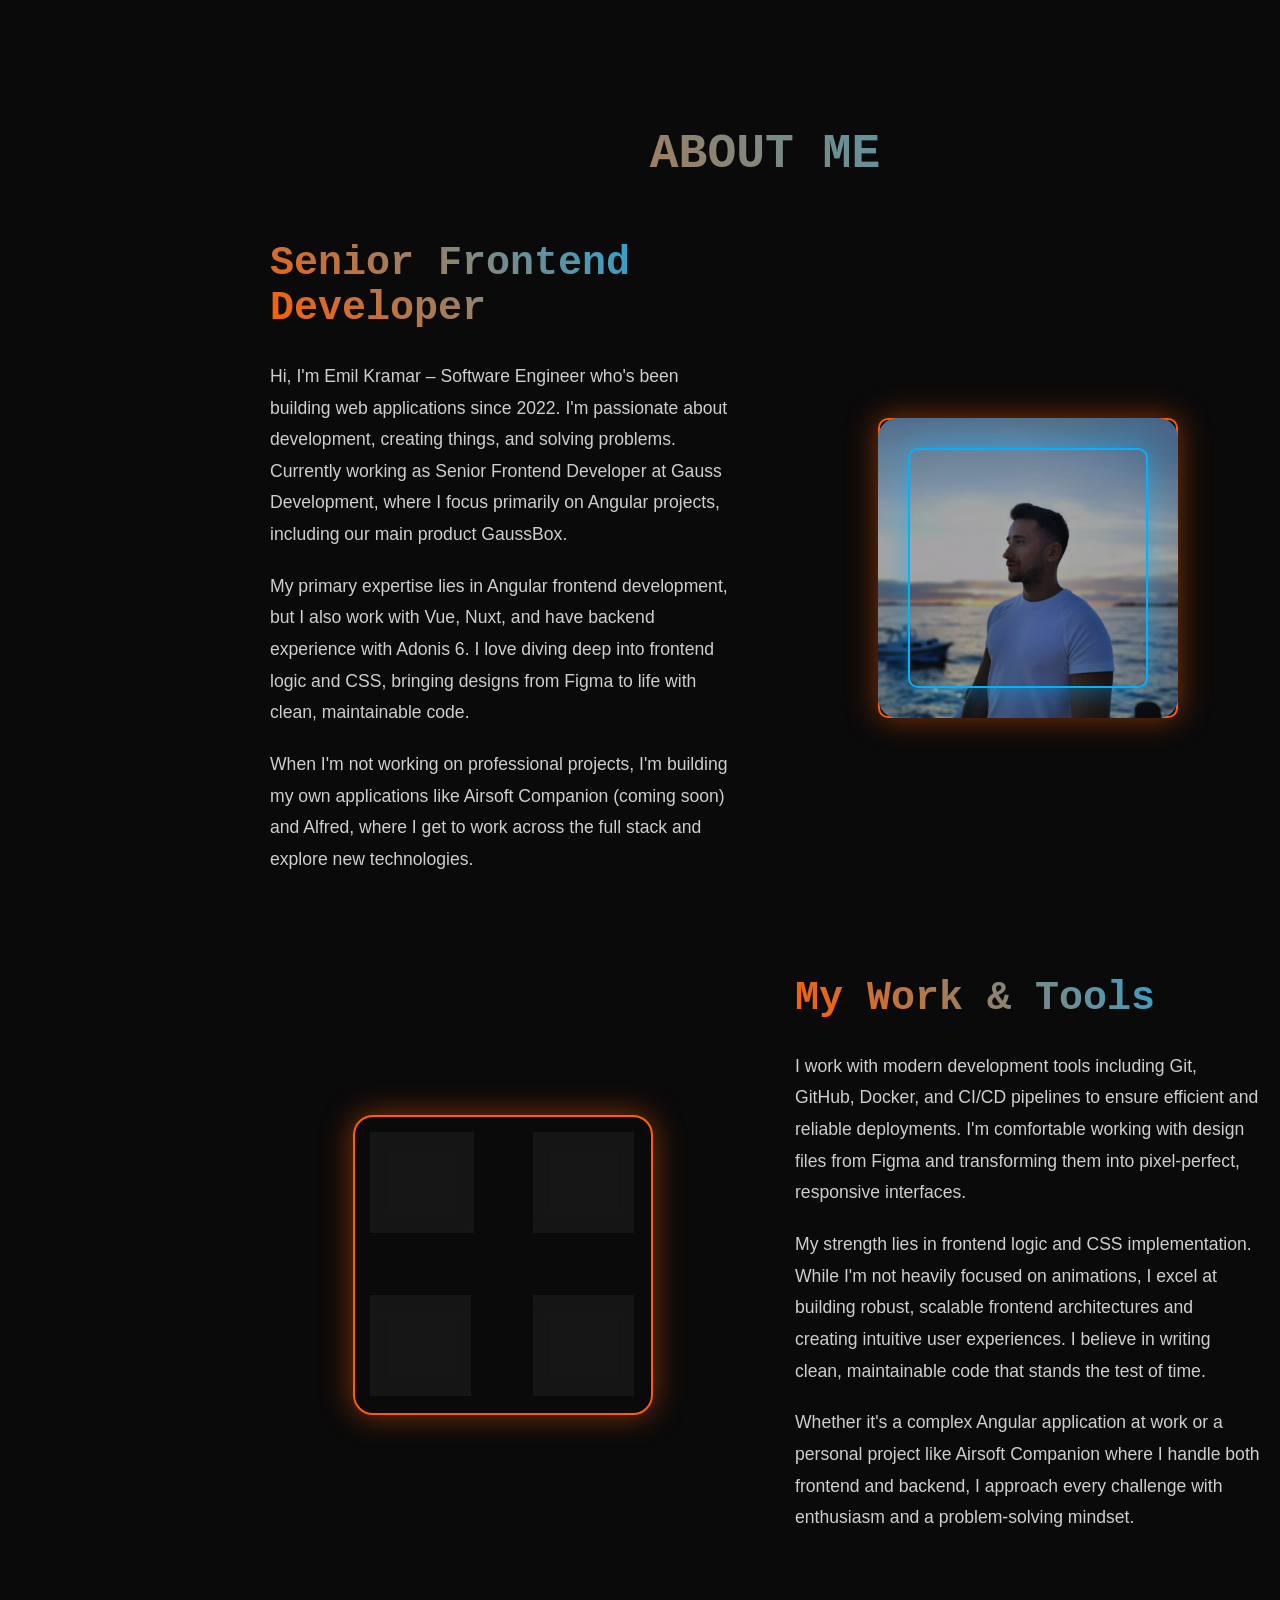
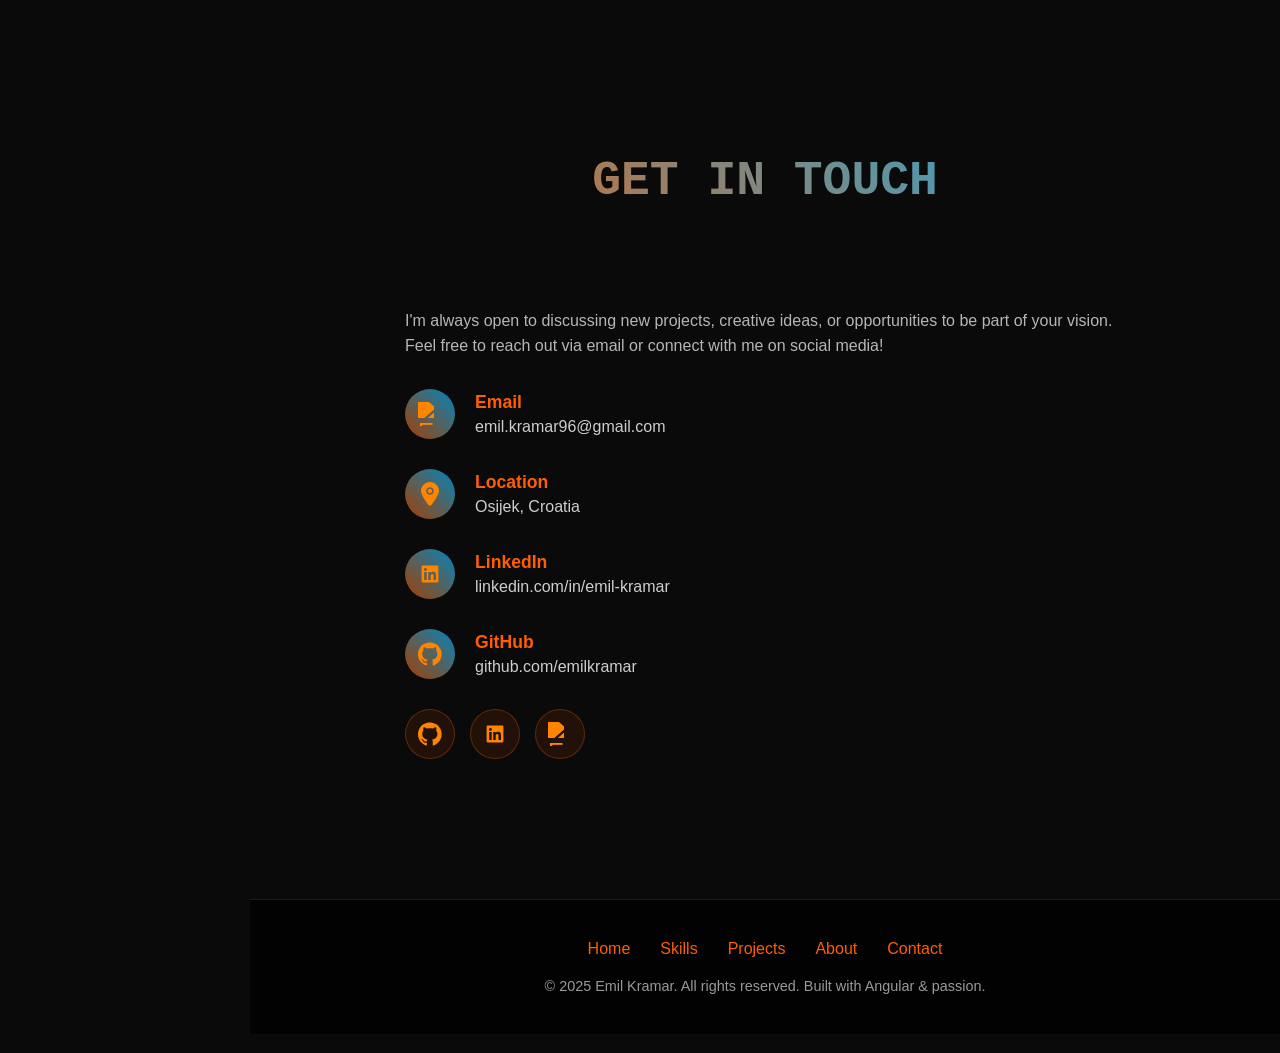
==== commit 3b71c609: "Add files via upload" ====
--- a/index.html
+++ b/index.html
@@ -3,7 +3,7 @@
 <head><link rel="preconnect" href="https://fonts.gstatic.com" crossorigin>
   <meta charset="utf-8">
   <title>Emil Kramar - Frontend Developer | Angular, Vue, Nuxt Specialist</title>
-  <base href="/ekramarPortfolio/">
+  <base href="/">
   <meta name="viewport" content="width=device-width, initial-scale=1">
 
   <!-- Primary Meta Tags -->
@@ -59,5 +59,5 @@
 <style>*{margin:0;padding:0;box-sizing:border-box}body{font-family:Rajdhani,sans-serif;background:#0a0a0a;color:#fff;overflow-x:hidden;position:relative;font-weight:400}</style><link rel="stylesheet" href="styles-QNIMPMLW.css" media="print" onload="this.media='all'"><noscript><link rel="stylesheet" href="styles-QNIMPMLW.css"></noscript></head>
 <body>
   <app-root></app-root>
-<script src="main-JVREFW2H.js" type="module"></script></body>
+<script src="main-3A6DUCUC.js" type="module"></script></body>
 </html>
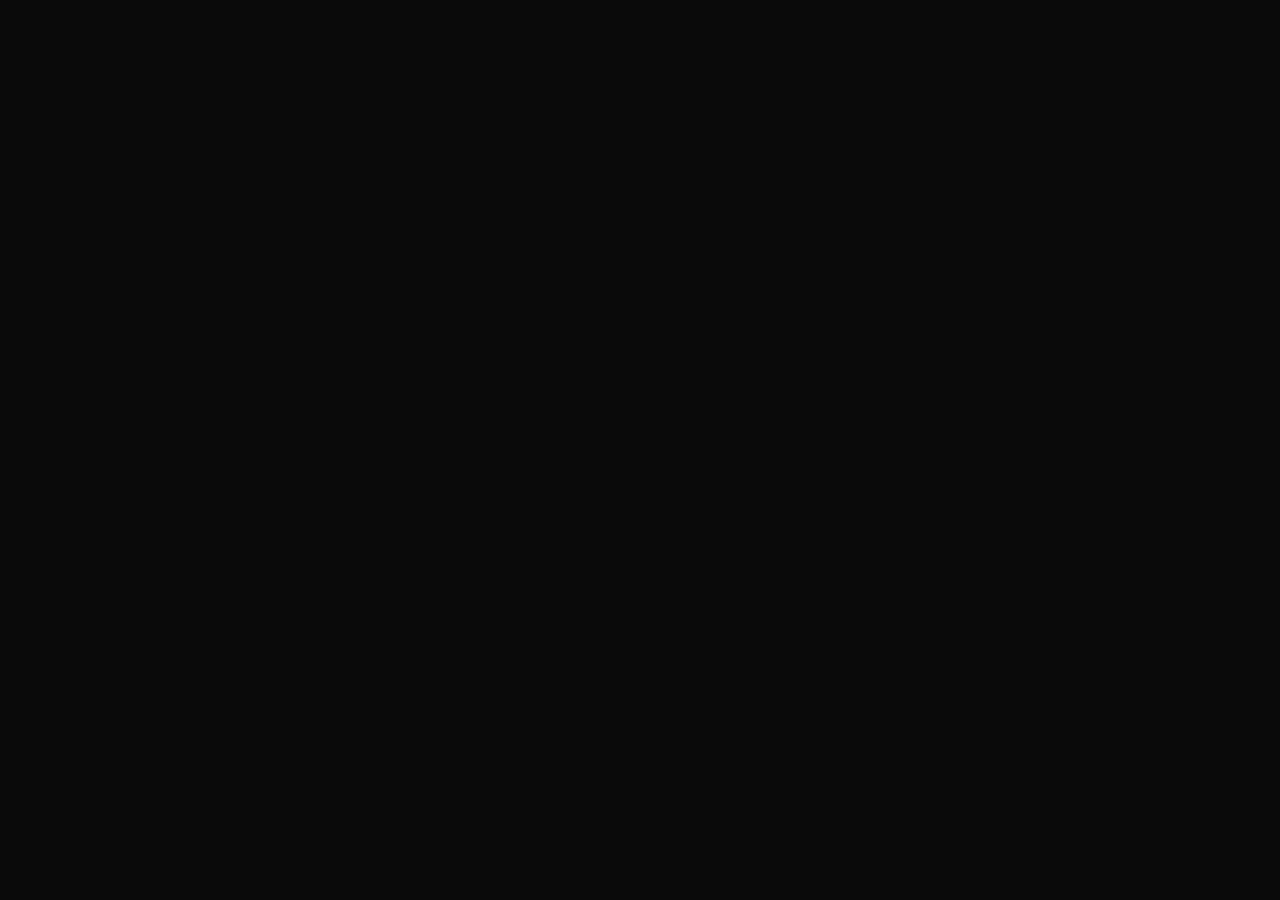
==== commit a891a637: "Add files via upload" ====
--- a/index.html
+++ b/index.html
@@ -1,63 +1,62 @@
-<!doctype html>
-<html lang="en" data-beasties-container>
-<head><link rel="preconnect" href="https://fonts.gstatic.com" crossorigin>
-  <meta charset="utf-8">
-  <title>Emil Kramar - Frontend Developer | Angular, Vue, Nuxt Specialist</title>
-  <base href="/">
-  <meta name="viewport" content="width=device-width, initial-scale=1">
-
-  <!-- Primary Meta Tags -->
-  <meta name="title" content="Emil Kramar - Frontend Developer | Angular, Vue, Nuxt Specialist">
-  <meta name="description" content="Frontend Developer specializing in Angular, Vue.js, and Nuxt. Building modern web applications since 2022. Expert in TypeScript, CSS, and transforming Figma designs into pixel-perfect interfaces.">
-  <meta name="keywords" content="Emil Kramar, Frontend Developer, Angular Developer, Vue.js Developer, Nuxt Developer, TypeScript, Web Developer, Portfolio, Full Stack Developer, Angular Specialist">
-  <meta name="author" content="Emil Kramar">
-  <meta name="robots" content="index, follow">
-  <meta name="language" content="English">
-  <meta name="revisit-after" content="7 days">
-
-  <!-- Theme Color -->
-  <meta name="theme-color" content="#FF5E00">
-  <meta name="msapplication-TileColor" content="#FF5E00">
-
-  <!-- Favicons -->
-  <link rel="icon" type="image/x-icon" href="favicon.ico">
-  <link rel="apple-touch-icon" sizes="180x180" href="/apple-touch-icon.png">
-  <link rel="icon" type="image/png" sizes="32x32" href="/favicon-32x32.png">
-  <link rel="icon" type="image/png" sizes="16x16" href="/favicon-16x16.png">
-  <link rel="manifest" href="/site.webmanifest">
-
-  <!-- Google Fonts -->
-  <style>@font-face{font-family:'Orbitron';font-style:normal;font-weight:400;font-display:swap;src:url(https://fonts.gstatic.com/s/orbitron/v35/yMJRMIlzdpvBhQQL_Qq7dy0.woff2) format('woff2');unicode-range:U+0000-00FF, U+0131, U+0152-0153, U+02BB-02BC, U+02C6, U+02DA, U+02DC, U+0304, U+0308, U+0329, U+2000-206F, U+20AC, U+2122, U+2191, U+2193, U+2212, U+2215, U+FEFF, U+FFFD;}@font-face{font-family:'Orbitron';font-style:normal;font-weight:700;font-display:swap;src:url(https://fonts.gstatic.com/s/orbitron/v35/yMJRMIlzdpvBhQQL_Qq7dy0.woff2) format('woff2');unicode-range:U+0000-00FF, U+0131, U+0152-0153, U+02BB-02BC, U+02C6, U+02DA, U+02DC, U+0304, U+0308, U+0329, U+2000-206F, U+20AC, U+2122, U+2191, U+2193, U+2212, U+2215, U+FEFF, U+FFFD;}@font-face{font-family:'Orbitron';font-style:normal;font-weight:900;font-display:swap;src:url(https://fonts.gstatic.com/s/orbitron/v35/yMJRMIlzdpvBhQQL_Qq7dy0.woff2) format('woff2');unicode-range:U+0000-00FF, U+0131, U+0152-0153, U+02BB-02BC, U+02C6, U+02DA, U+02DC, U+0304, U+0308, U+0329, U+2000-206F, U+20AC, U+2122, U+2191, U+2193, U+2212, U+2215, U+FEFF, U+FFFD;}@font-face{font-family:'Rajdhani';font-style:normal;font-weight:300;font-display:swap;src:url(https://fonts.gstatic.com/s/rajdhani/v17/LDI2apCSOBg7S-QT7pasEfOqeef2kg.woff2) format('woff2');unicode-range:U+0900-097F, U+1CD0-1CF9, U+200C-200D, U+20A8, U+20B9, U+20F0, U+25CC, U+A830-A839, U+A8E0-A8FF, U+11B00-11B09;}@font-face{font-family:'Rajdhani';font-style:normal;font-weight:300;font-display:swap;src:url(https://fonts.gstatic.com/s/rajdhani/v17/LDI2apCSOBg7S-QT7pasEfOleef2kg.woff2) format('woff2');unicode-range:U+0100-02BA, U+02BD-02C5, U+02C7-02CC, U+02CE-02D7, U+02DD-02FF, U+0304, U+0308, U+0329, U+1D00-1DBF, U+1E00-1E9F, U+1EF2-1EFF, U+2020, U+20A0-20AB, U+20AD-20C0, U+2113, U+2C60-2C7F, U+A720-A7FF;}@font-face{font-family:'Rajdhani';font-style:normal;font-weight:300;font-display:swap;src:url(https://fonts.gstatic.com/s/rajdhani/v17/LDI2apCSOBg7S-QT7pasEfOreec.woff2) format('woff2');unicode-range:U+0000-00FF, U+0131, U+0152-0153, U+02BB-02BC, U+02C6, U+02DA, U+02DC, U+0304, U+0308, U+0329, U+2000-206F, U+20AC, U+2122, U+2191, U+2193, U+2212, U+2215, U+FEFF, U+FFFD;}@font-face{font-family:'Rajdhani';font-style:normal;font-weight:400;font-display:swap;src:url(https://fonts.gstatic.com/s/rajdhani/v17/LDIxapCSOBg7S-QT7p4GM-aUWA.woff2) format('woff2');unicode-range:U+0900-097F, U+1CD0-1CF9, U+200C-200D, U+20A8, U+20B9, U+20F0, U+25CC, U+A830-A839, U+A8E0-A8FF, U+11B00-11B09;}@font-face{font-family:'Rajdhani';font-style:normal;font-weight:400;font-display:swap;src:url(https://fonts.gstatic.com/s/rajdhani/v17/LDIxapCSOBg7S-QT7p4JM-aUWA.woff2) format('woff2');unicode-range:U+0100-02BA, U+02BD-02C5, U+02C7-02CC, U+02CE-02D7, U+02DD-02FF, U+0304, U+0308, U+0329, U+1D00-1DBF, U+1E00-1E9F, U+1EF2-1EFF, U+2020, U+20A0-20AB, U+20AD-20C0, U+2113, U+2C60-2C7F, U+A720-A7FF;}@font-face{font-family:'Rajdhani';font-style:normal;font-weight:400;font-display:swap;src:url(https://fonts.gstatic.com/s/rajdhani/v17/LDIxapCSOBg7S-QT7p4HM-Y.woff2) format('woff2');unicode-range:U+0000-00FF, U+0131, U+0152-0153, U+02BB-02BC, U+02C6, U+02DA, U+02DC, U+0304, U+0308, U+0329, U+2000-206F, U+20AC, U+2122, U+2191, U+2193, U+2212, U+2215, U+FEFF, U+FFFD;}@font-face{font-family:'Rajdhani';font-style:normal;font-weight:500;font-display:swap;src:url(https://fonts.gstatic.com/s/rajdhani/v17/LDI2apCSOBg7S-QT7pb0EPOqeef2kg.woff2) format('woff2');unicode-range:U+0900-097F, U+1CD0-1CF9, U+200C-200D, U+20A8, U+20B9, U+20F0, U+25CC, U+A830-A839, U+A8E0-A8FF, U+11B00-11B09;}@font-face{font-family:'Rajdhani';font-style:normal;font-weight:500;font-display:swap;src:url(https://fonts.gstatic.com/s/rajdhani/v17/LDI2apCSOBg7S-QT7pb0EPOleef2kg.woff2) format('woff2');unicode-range:U+0100-02BA, U+02BD-02C5, U+02C7-02CC, U+02CE-02D7, U+02DD-02FF, U+0304, U+0308, U+0329, U+1D00-1DBF, U+1E00-1E9F, U+1EF2-1EFF, U+2020, U+20A0-20AB, U+20AD-20C0, U+2113, U+2C60-2C7F, U+A720-A7FF;}@font-face{font-family:'Rajdhani';font-style:normal;font-weight:500;font-display:swap;src:url(https://fonts.gstatic.com/s/rajdhani/v17/LDI2apCSOBg7S-QT7pb0EPOreec.woff2) format('woff2');unicode-range:U+0000-00FF, U+0131, U+0152-0153, U+02BB-02BC, U+02C6, U+02DA, U+02DC, U+0304, U+0308, U+0329, U+2000-206F, U+20AC, U+2122, U+2191, U+2193, U+2212, U+2215, U+FEFF, U+FFFD;}@font-face{font-family:'Rajdhani';font-style:normal;font-weight:700;font-display:swap;src:url(https://fonts.gstatic.com/s/rajdhani/v17/LDI2apCSOBg7S-QT7pa8FvOqeef2kg.woff2) format('woff2');unicode-range:U+0900-097F, U+1CD0-1CF9, U+200C-200D, U+20A8, U+20B9, U+20F0, U+25CC, U+A830-A839, U+A8E0-A8FF, U+11B00-11B09;}@font-face{font-family:'Rajdhani';font-style:normal;font-weight:700;font-display:swap;src:url(https://fonts.gstatic.com/s/rajdhani/v17/LDI2apCSOBg7S-QT7pa8FvOleef2kg.woff2) format('woff2');unicode-range:U+0100-02BA, U+02BD-02C5, U+02C7-02CC, U+02CE-02D7, U+02DD-02FF, U+0304, U+0308, U+0329, U+1D00-1DBF, U+1E00-1E9F, U+1EF2-1EFF, U+2020, U+20A0-20AB, U+20AD-20C0, U+2113, U+2C60-2C7F, U+A720-A7FF;}@font-face{font-family:'Rajdhani';font-style:normal;font-weight:700;font-display:swap;src:url(https://fonts.gstatic.com/s/rajdhani/v17/LDI2apCSOBg7S-QT7pa8FvOreec.woff2) format('woff2');unicode-range:U+0000-00FF, U+0131, U+0152-0153, U+02BB-02BC, U+02C6, U+02DA, U+02DC, U+0304, U+0308, U+0329, U+2000-206F, U+20AC, U+2122, U+2191, U+2193, U+2212, U+2215, U+FEFF, U+FFFD;}</style>
-
-  <!-- Structured Data (JSON-LD) for better SEO -->
-  <script type="application/ld+json">
-  {
-    "@context": "https://schema.org",
-    "@type": "Person",
-    "name": "Emil Kramar",
-    "jobTitle": "Frontend Developer",
-    "description": "Frontend Developer specializing in Angular, Vue.js, and Nuxt. Building modern web applications since 2022.",
-    "url": "https://emilkramar.com",
-    "sameAs": [],
-    "knowsAbout": [
-      "Angular",
-      "Vue.js",
-      "Nuxt",
-      "TypeScript",
-      "JavaScript",
-      "HTML",
-      "CSS",
-      "Frontend Development",
-      "Web Development"
-    ],
-    "worksFor": {
-      "@type": "Organization",
-      "name": "Gauss Development"
-    }
-  }
-  </script>
-<style>*{margin:0;padding:0;box-sizing:border-box}body{font-family:Rajdhani,sans-serif;background:#0a0a0a;color:#fff;overflow-x:hidden;position:relative;font-weight:400}</style><link rel="stylesheet" href="styles-QNIMPMLW.css" media="print" onload="this.media='all'"><noscript><link rel="stylesheet" href="styles-QNIMPMLW.css"></noscript></head>
-<body>
-  <app-root></app-root>
-<script src="main-3A6DUCUC.js" type="module"></script></body>
-</html>
+<!doctype html>
+<html lang="en" data-beasties-container>
+<head><link rel="preconnect" href="https://fonts.gstatic.com" crossorigin><base href="/ekramarPortfolio/">
+  <meta charset="utf-8">
+  <title>Emil Kramar - Frontend Developer | Angular, Vue, Nuxt Specialist</title>
+  <meta name="viewport" content="width=device-width, initial-scale=1">
+  
+  <!-- Primary Meta Tags -->
+  <meta name="title" content="Emil Kramar - Frontend Developer | Angular, Vue, Nuxt Specialist">
+  <meta name="description" content="Frontend Developer specializing in Angular, Vue.js, and Nuxt. Building modern web applications since 2022. Expert in TypeScript, CSS, and transforming Figma designs into pixel-perfect interfaces.">
+  <meta name="keywords" content="Emil Kramar, Frontend Developer, Angular Developer, Vue.js Developer, Nuxt Developer, TypeScript, Web Developer, Portfolio, Full Stack Developer, Angular Specialist">
+  <meta name="author" content="Emil Kramar">
+  <meta name="robots" content="index, follow">
+  <meta name="language" content="English">
+  <meta name="revisit-after" content="7 days">
+  
+  <!-- Theme Color -->
+  <meta name="theme-color" content="#FF5E00">
+  <meta name="msapplication-TileColor" content="#FF5E00">
+  
+  <!-- Favicons -->
+  <link rel="icon" type="image/x-icon" href="favicon.ico">
+  <link rel="apple-touch-icon" sizes="180x180" href="/apple-touch-icon.png">
+  <link rel="icon" type="image/png" sizes="32x32" href="/favicon-32x32.png">
+  <link rel="icon" type="image/png" sizes="16x16" href="/favicon-16x16.png">
+  <link rel="manifest" href="/site.webmanifest">
+  
+  <!-- Google Fonts -->
+  <style>@font-face{font-family:'Orbitron';font-style:normal;font-weight:400;font-display:swap;src:url(https://fonts.gstatic.com/s/orbitron/v35/yMJRMIlzdpvBhQQL_Qq7dy0.woff2) format('woff2');unicode-range:U+0000-00FF, U+0131, U+0152-0153, U+02BB-02BC, U+02C6, U+02DA, U+02DC, U+0304, U+0308, U+0329, U+2000-206F, U+20AC, U+2122, U+2191, U+2193, U+2212, U+2215, U+FEFF, U+FFFD;}@font-face{font-family:'Orbitron';font-style:normal;font-weight:700;font-display:swap;src:url(https://fonts.gstatic.com/s/orbitron/v35/yMJRMIlzdpvBhQQL_Qq7dy0.woff2) format('woff2');unicode-range:U+0000-00FF, U+0131, U+0152-0153, U+02BB-02BC, U+02C6, U+02DA, U+02DC, U+0304, U+0308, U+0329, U+2000-206F, U+20AC, U+2122, U+2191, U+2193, U+2212, U+2215, U+FEFF, U+FFFD;}@font-face{font-family:'Orbitron';font-style:normal;font-weight:900;font-display:swap;src:url(https://fonts.gstatic.com/s/orbitron/v35/yMJRMIlzdpvBhQQL_Qq7dy0.woff2) format('woff2');unicode-range:U+0000-00FF, U+0131, U+0152-0153, U+02BB-02BC, U+02C6, U+02DA, U+02DC, U+0304, U+0308, U+0329, U+2000-206F, U+20AC, U+2122, U+2191, U+2193, U+2212, U+2215, U+FEFF, U+FFFD;}@font-face{font-family:'Rajdhani';font-style:normal;font-weight:300;font-display:swap;src:url(https://fonts.gstatic.com/s/rajdhani/v17/LDI2apCSOBg7S-QT7pasEfOqeef2kg.woff2) format('woff2');unicode-range:U+0900-097F, U+1CD0-1CF9, U+200C-200D, U+20A8, U+20B9, U+20F0, U+25CC, U+A830-A839, U+A8E0-A8FF, U+11B00-11B09;}@font-face{font-family:'Rajdhani';font-style:normal;font-weight:300;font-display:swap;src:url(https://fonts.gstatic.com/s/rajdhani/v17/LDI2apCSOBg7S-QT7pasEfOleef2kg.woff2) format('woff2');unicode-range:U+0100-02BA, U+02BD-02C5, U+02C7-02CC, U+02CE-02D7, U+02DD-02FF, U+0304, U+0308, U+0329, U+1D00-1DBF, U+1E00-1E9F, U+1EF2-1EFF, U+2020, U+20A0-20AB, U+20AD-20C0, U+2113, U+2C60-2C7F, U+A720-A7FF;}@font-face{font-family:'Rajdhani';font-style:normal;font-weight:300;font-display:swap;src:url(https://fonts.gstatic.com/s/rajdhani/v17/LDI2apCSOBg7S-QT7pasEfOreec.woff2) format('woff2');unicode-range:U+0000-00FF, U+0131, U+0152-0153, U+02BB-02BC, U+02C6, U+02DA, U+02DC, U+0304, U+0308, U+0329, U+2000-206F, U+20AC, U+2122, U+2191, U+2193, U+2212, U+2215, U+FEFF, U+FFFD;}@font-face{font-family:'Rajdhani';font-style:normal;font-weight:400;font-display:swap;src:url(https://fonts.gstatic.com/s/rajdhani/v17/LDIxapCSOBg7S-QT7p4GM-aUWA.woff2) format('woff2');unicode-range:U+0900-097F, U+1CD0-1CF9, U+200C-200D, U+20A8, U+20B9, U+20F0, U+25CC, U+A830-A839, U+A8E0-A8FF, U+11B00-11B09;}@font-face{font-family:'Rajdhani';font-style:normal;font-weight:400;font-display:swap;src:url(https://fonts.gstatic.com/s/rajdhani/v17/LDIxapCSOBg7S-QT7p4JM-aUWA.woff2) format('woff2');unicode-range:U+0100-02BA, U+02BD-02C5, U+02C7-02CC, U+02CE-02D7, U+02DD-02FF, U+0304, U+0308, U+0329, U+1D00-1DBF, U+1E00-1E9F, U+1EF2-1EFF, U+2020, U+20A0-20AB, U+20AD-20C0, U+2113, U+2C60-2C7F, U+A720-A7FF;}@font-face{font-family:'Rajdhani';font-style:normal;font-weight:400;font-display:swap;src:url(https://fonts.gstatic.com/s/rajdhani/v17/LDIxapCSOBg7S-QT7p4HM-Y.woff2) format('woff2');unicode-range:U+0000-00FF, U+0131, U+0152-0153, U+02BB-02BC, U+02C6, U+02DA, U+02DC, U+0304, U+0308, U+0329, U+2000-206F, U+20AC, U+2122, U+2191, U+2193, U+2212, U+2215, U+FEFF, U+FFFD;}@font-face{font-family:'Rajdhani';font-style:normal;font-weight:500;font-display:swap;src:url(https://fonts.gstatic.com/s/rajdhani/v17/LDI2apCSOBg7S-QT7pb0EPOqeef2kg.woff2) format('woff2');unicode-range:U+0900-097F, U+1CD0-1CF9, U+200C-200D, U+20A8, U+20B9, U+20F0, U+25CC, U+A830-A839, U+A8E0-A8FF, U+11B00-11B09;}@font-face{font-family:'Rajdhani';font-style:normal;font-weight:500;font-display:swap;src:url(https://fonts.gstatic.com/s/rajdhani/v17/LDI2apCSOBg7S-QT7pb0EPOleef2kg.woff2) format('woff2');unicode-range:U+0100-02BA, U+02BD-02C5, U+02C7-02CC, U+02CE-02D7, U+02DD-02FF, U+0304, U+0308, U+0329, U+1D00-1DBF, U+1E00-1E9F, U+1EF2-1EFF, U+2020, U+20A0-20AB, U+20AD-20C0, U+2113, U+2C60-2C7F, U+A720-A7FF;}@font-face{font-family:'Rajdhani';font-style:normal;font-weight:500;font-display:swap;src:url(https://fonts.gstatic.com/s/rajdhani/v17/LDI2apCSOBg7S-QT7pb0EPOreec.woff2) format('woff2');unicode-range:U+0000-00FF, U+0131, U+0152-0153, U+02BB-02BC, U+02C6, U+02DA, U+02DC, U+0304, U+0308, U+0329, U+2000-206F, U+20AC, U+2122, U+2191, U+2193, U+2212, U+2215, U+FEFF, U+FFFD;}@font-face{font-family:'Rajdhani';font-style:normal;font-weight:700;font-display:swap;src:url(https://fonts.gstatic.com/s/rajdhani/v17/LDI2apCSOBg7S-QT7pa8FvOqeef2kg.woff2) format('woff2');unicode-range:U+0900-097F, U+1CD0-1CF9, U+200C-200D, U+20A8, U+20B9, U+20F0, U+25CC, U+A830-A839, U+A8E0-A8FF, U+11B00-11B09;}@font-face{font-family:'Rajdhani';font-style:normal;font-weight:700;font-display:swap;src:url(https://fonts.gstatic.com/s/rajdhani/v17/LDI2apCSOBg7S-QT7pa8FvOleef2kg.woff2) format('woff2');unicode-range:U+0100-02BA, U+02BD-02C5, U+02C7-02CC, U+02CE-02D7, U+02DD-02FF, U+0304, U+0308, U+0329, U+1D00-1DBF, U+1E00-1E9F, U+1EF2-1EFF, U+2020, U+20A0-20AB, U+20AD-20C0, U+2113, U+2C60-2C7F, U+A720-A7FF;}@font-face{font-family:'Rajdhani';font-style:normal;font-weight:700;font-display:swap;src:url(https://fonts.gstatic.com/s/rajdhani/v17/LDI2apCSOBg7S-QT7pa8FvOreec.woff2) format('woff2');unicode-range:U+0000-00FF, U+0131, U+0152-0153, U+02BB-02BC, U+02C6, U+02DA, U+02DC, U+0304, U+0308, U+0329, U+2000-206F, U+20AC, U+2122, U+2191, U+2193, U+2212, U+2215, U+FEFF, U+FFFD;}</style>
+  
+  <!-- Structured Data (JSON-LD) for better SEO -->
+  <script type="application/ld+json">
+  {
+    "@context": "https://schema.org",
+    "@type": "Person",
+    "name": "Emil Kramar",
+    "jobTitle": "Frontend Developer",
+    "description": "Frontend Developer specializing in Angular, Vue.js, and Nuxt. Building modern web applications since 2022.",
+    "url": "https://emilkramar.com",
+    "sameAs": [],
+    "knowsAbout": [
+      "Angular",
+      "Vue.js",
+      "Nuxt",
+      "TypeScript",
+      "JavaScript",
+      "HTML",
+      "CSS",
+      "Frontend Development",
+      "Web Development"
+    ],
+    "worksFor": {
+      "@type": "Organization",
+      "name": "Gauss Development"
+    }
+  }
+  </script>
+<style>*{margin:0;padding:0;box-sizing:border-box}html{overflow-x:hidden;width:100%;max-width:100vw}body{font-family:Rajdhani,sans-serif;background:#0a0a0a;color:#fff;overflow-x:hidden;position:relative;font-weight:400;width:100%;max-width:100vw}</style><link rel="stylesheet" href="styles-X4XL5YTZ.css" media="print" onload="this.media='all'"><noscript><link rel="stylesheet" href="styles-X4XL5YTZ.css"></noscript></head>
+<body>
+  <app-root></app-root>
+<script src="main-624UEJG3.js" type="module"></script></body>
+</html>
--- a/styles-X4XL5YTZ.css
+++ b/styles-X4XL5YTZ.css
@@ -0,0 +1 @@
+*{margin:0;padding:0;box-sizing:border-box}html{overflow-x:hidden;width:100%;max-width:100vw}body{font-family:Rajdhani,sans-serif;background:#0a0a0a;color:#fff;overflow-x:hidden;position:relative;font-weight:400;width:100%;max-width:100vw}.grid-bg{position:fixed;top:0;left:0;width:100%;height:100%;max-width:100vw;background-image:radial-gradient(circle at 25% 25%,transparent 2%,rgba(255,94,0,.03) 2%,rgba(255,94,0,.03) 3%,transparent 3%),radial-gradient(circle at 75% 75%,transparent 2%,rgba(0,178,255,.03) 2%,rgba(0,178,255,.03) 3%,transparent 3%);background-size:80px 80px;animation:grid-move 30s linear infinite;z-index:-2;overflow:hidden}.shapes-container{position:fixed;width:100%;height:100%;max-width:100vw;pointer-events:none;z-index:-1;overflow:hidden}.shape{position:absolute;opacity:.1}.shape-circle{width:300px;height:300px;border:2px solid #FF5E00;border-radius:50%;top:10%;left:10%;animation:float-rotate 20s ease-in-out infinite}.shape-triangle{width:0;height:0;border-left:100px solid transparent;border-right:100px solid transparent;border-bottom:173px solid rgba(0,178,255,.2);top:60%;right:15%;animation:float-rotate 25s ease-in-out infinite reverse}.shape-square{width:150px;height:150px;border:2px solid #00B2FF;transform:rotate(45deg);bottom:20%;left:20%;animation:float-rotate 22s ease-in-out infinite}@keyframes float-rotate{0%,to{transform:translateY(0) rotate(0) scale(1)}25%{transform:translateY(-30px) rotate(90deg) scale(1.1)}50%{transform:translateY(20px) rotate(180deg) scale(.9)}75%{transform:translateY(-10px) rotate(270deg) scale(1.05)}}#canvas-network{position:fixed;top:0;left:0;width:100%;height:100%;max-width:100vw;z-index:-1;pointer-events:none;image-rendering:optimizeSpeed;will-change:transform;overflow:hidden}@keyframes gradient-shift{0%,to{transform:scale(1) rotate(0)}50%{transform:scale(1.1) rotate(180deg)}}@keyframes grid-move{0%{transform:translate(0)}to{transform:translate(80px,80px)}}.particle{position:fixed;pointer-events:none;opacity:0;z-index:1}.particle:before{content:"";position:absolute;width:2px;height:2px;background:#ff5e00;box-shadow:0 0 10px #ff5e00,0 0 20px #ff5e00;animation:float-up 15s linear infinite}@keyframes float-up{0%{transform:translateY(100vh) rotate(0);opacity:0}10%{opacity:1}90%{opacity:1}to{transform:translateY(-100vh) rotate(720deg);opacity:0}}nav{position:fixed;top:0;width:100%;background:#0a0a0acc;-webkit-backdrop-filter:blur(10px);backdrop-filter:blur(10px);z-index:1000;transition:all .3s ease;border-bottom:1px solid rgba(255,94,0,.1)}nav.scrolled{padding:15px 50px;background:#0a0a0a80;box-shadow:0 5px 30px #ff5e0033}.nav-container{max-width:1200px;margin:0 auto;display:flex;justify-content:space-between;align-items:center}.logo-link{display:flex;align-items:center;text-decoration:none;gap:10px}.logo-svg{width:40px;height:40px}.logo-text{font-family:Orbitron,monospace;font-size:24px;font-weight:900;background:linear-gradient(45deg,#ff5e00,#00b2ff);-webkit-background-clip:text;-webkit-text-fill-color:transparent;animation:glow 2s ease-in-out infinite;text-shadow:0 0 30px rgba(255,94,0,.5)}@keyframes glow{0%,to{filter:brightness(1);text-shadow:0 0 30px rgba(255,94,0,.5)}50%{filter:brightness(1.5);text-shadow:0 0 40px rgba(255,94,0,.8)}}.nav-links{display:flex;gap:30px;list-style:none}.nav-links a{text-decoration:none;color:#fff;position:relative;transition:all .3s ease;padding:8px 16px;font-family:Orbitron,monospace;font-weight:500;font-size:14px;text-transform:uppercase;letter-spacing:1px;opacity:.7}.nav-links a.active{opacity:1;color:#ff5e00}.nav-links a:before{content:"";position:absolute;top:0;left:0;width:100%;height:100%;border:1px solid transparent;transition:all .3s ease}.nav-links a:hover:before,.nav-links a.active:before{border-color:#ff5e00;box-shadow:inset 0 0 10px #ff5e0080}.nav-links a:after{content:"";position:absolute;bottom:0;left:0;width:0;height:2px;background:linear-gradient(90deg,#ff5e00,#00b2ff);transition:width .3s ease;box-shadow:0 0 10px #ff5e00cc}.nav-links a:hover:after,.nav-links a.active:after{width:100%}.menu-toggle{display:none;flex-direction:column;cursor:pointer;gap:4px}.menu-toggle span{width:25px;height:2px;background:#ff5e00;transition:all .3s ease}.menu-toggle.active span:nth-child(1){transform:rotate(45deg) translate(5px,5px)}.menu-toggle.active span:nth-child(2){opacity:0}.menu-toggle.active span:nth-child(3){transform:rotate(-45deg) translate(5px,-5px)}.hero{min-height:100vh;display:flex;flex-direction:column;align-items:center;justify-content:center;position:relative;padding:80px 20px 20px}.hero-content{text-align:center;max-width:1200px;animation:fade-in-up 1s ease-out;z-index:10;width:100%;flex:1;display:flex;flex-direction:column;justify-content:center}.text-rotator{position:relative;min-height:100px;margin-bottom:20px;display:flex;align-items:center;justify-content:center;width:100%}.text-set{position:absolute;width:100%;opacity:0;display:none}.text-set.active{opacity:1;display:block}.glitch-text{font-family:Orbitron,monospace;font-size:clamp(.98rem,2.94vw,2.4rem);font-weight:900;position:relative;text-transform:uppercase;letter-spacing:.1em;text-shadow:0 0 20px rgba(255,94,0,.5);overflow:hidden}.char{display:inline-block;opacity:0;transform:translateY(50px);animation:charFlyIn .5s ease-out forwards}@keyframes charFlyIn{to{opacity:1;transform:translateY(0)}}.char.out{animation:charFlyOut .3s ease-in forwards}@keyframes charFlyOut{to{opacity:0;transform:translateY(-30px) rotateX(90deg)}}.subtitle{font-size:1.5rem;margin:20px 0;opacity:0;text-shadow:0 0 10px rgba(255,255,255,.3);font-weight:300}.subtitle.visible{animation:subtitleFade .8s ease-out .5s forwards}@keyframes subtitleFade{to{opacity:.6}}@keyframes fade-in-up{0%{opacity:0;transform:translateY(30px)}to{opacity:1;transform:translateY(0)}}.glitch-text{font-family:Orbitron,monospace;font-size:clamp(2.6rem,10vw,3.8rem);font-weight:900;position:relative;text-transform:uppercase;letter-spacing:.1em;text-shadow:0 0 20px rgba(255,94,0,.5)}.glitch-text:before,.glitch-text:after{content:attr(data-text);position:absolute;top:0;left:0;width:100%;height:100%}.glitch-text:before{animation:glitch-1 2s infinite;color:#ff5e00;z-index:-1;text-shadow:-2px 0 #FF5E00}.glitch-text:after{animation:glitch-2 2s infinite;color:#00b2ff;z-index:-1;text-shadow:2px 0 #00B2FF}@keyframes glitch-1{0%,to{clip-path:inset(0 0 0 0);transform:translate(0)}20%{clip-path:inset(33% 0 33% 0);transform:translate(-2px)}40%{clip-path:inset(66% 0 0 0);transform:translate(2px)}60%{clip-path:inset(0 0 66% 0);transform:translate(1px)}80%{clip-path:inset(25% 0 50% 0);transform:translate(-1px)}}@keyframes glitch-2{0%,to{clip-path:inset(0 0 0 0);transform:translate(0)}20%{clip-path:inset(50% 0 25% 0);transform:translate(2px)}40%{clip-path:inset(0 0 75% 0);transform:translate(-2px)}60%{clip-path:inset(75% 0 0 0);transform:translate(-1px)}80%{clip-path:inset(40% 0 40% 0);transform:translate(1px)}}.subtitle{font-size:1.5rem;margin:20px 0;opacity:.6;animation:fade-in 1s ease-out .5s both;text-shadow:0 0 10px rgba(255,255,255,.3);font-weight:300}@keyframes fade-in{0%{opacity:0}to{opacity:.6}}.cta-container{position:absolute;bottom:90px;left:50%;transform:translate(-50%);display:flex;gap:20px;justify-content:center;flex-wrap:wrap;z-index:100}.cta-button{padding:12px 30px;border:none;font-size:1rem;cursor:pointer;position:relative;overflow:hidden;transition:all .3s ease;text-decoration:none;display:inline-block;text-transform:uppercase;letter-spacing:.1em;font-family:Orbitron,monospace;font-weight:700}.cta-primary{background:linear-gradient(45deg,#ff5e00,#00b2ff);color:#fff;animation:pulse 2s infinite;box-shadow:0 0 30px #ff5e0080}@keyframes pulse{0%,to{transform:scale(1);box-shadow:0 0 30px #ff5e0080}50%{transform:scale(1.05);box-shadow:0 0 40px #ff5e00cc}}.cta-secondary{background:transparent;color:#ff5e00;border:2px solid #FF5E00;box-shadow:inset 0 0 20px #ff5e001a}.cta-button:before{content:"";position:absolute;top:50%;left:50%;width:0;height:0;background:#fff3;border-radius:50%;transform:translate(-50%,-50%);transition:width .6s,height .6s}.cta-button:hover:before{width:300px;height:300px}.cta-secondary:hover{background:#ff5e001a;color:#fff;transform:translateY(-2px);box-shadow:0 10px 40px #ff5e0066,inset 0 0 30px #ff5e0033;border-color:#fff}.features{padding:100px 20px;max-width:1200px;margin:0 auto;position:relative}.section-title{font-family:Orbitron,monospace;font-size:3rem;font-weight:900;text-align:center;margin-bottom:60px;background:linear-gradient(45deg,#ff5e00,#00b2ff);-webkit-background-clip:text;-webkit-text-fill-color:transparent;text-transform:uppercase}.features-container{display:grid;grid-template-columns:300px 1fr;gap:40px;align-items:start}.feature-tabs{background:#ffffff08;border:1px solid rgba(255,94,0,.2);border-radius:10px;padding:20px;-webkit-backdrop-filter:blur(10px);backdrop-filter:blur(10px)}.tab-item{padding:15px 20px;margin-bottom:10px;cursor:pointer;border:1px solid transparent;border-radius:5px;transition:all .3s ease;font-weight:500;display:flex;align-items:center;gap:15px;font-size:1.1rem}.tab-item:hover{background:#ff5e001a;border-color:#ff5e004d}.tab-item.active{background:linear-gradient(45deg,#ff5e0033,#00b2ff33);border-color:#ff5e00;box-shadow:0 0 20px #ff5e004d}.tab-icon{width:24px;height:24px;flex-shrink:0;object-fit:contain;filter:brightness(0) invert(1);opacity:.8;transition:all .3s ease}.tab-item.active .tab-icon{opacity:1;filter:brightness(0) invert(1) sepia(1) saturate(5) hue-rotate(0deg)}.tab-item:hover .tab-icon{opacity:1;transform:scale(1.1)}.feature-content{background:#ffffff08;border:1px solid rgba(255,94,0,.2);border-radius:10px;padding:40px;-webkit-backdrop-filter:blur(10px);backdrop-filter:blur(10px);min-height:400px}.content-panel{display:none;animation:fadeIn .5s ease}.content-panel.active{display:block}.content-panel h3{font-family:Orbitron,monospace;font-size:2rem;margin-bottom:20px;background:linear-gradient(45deg,#fff,#ff5e00);-webkit-background-clip:text;-webkit-text-fill-color:transparent}.content-panel p{line-height:1.8;opacity:.8;margin-bottom:20px;font-size:1.1rem}.feature-list{list-style:none;margin-top:20px}.feature-list li{padding:10px 0 10px 30px;position:relative;opacity:.8}.feature-list li:before{content:"\25b8";position:absolute;left:0;color:#ff5e00;font-size:1.2rem}.about{padding:100px 20px;max-width:1200px;margin:0 auto}@media(max-width:768px){.about{padding:60px 20px}}.about-content{display:grid;grid-template-columns:1fr 1fr;gap:60px;align-items:center}.about-text h2{font-family:Orbitron,monospace;font-size:2.5rem;margin-bottom:30px;background:linear-gradient(45deg,#ff5e00,#00b2ff);-webkit-background-clip:text;-webkit-text-fill-color:transparent}.about-text p{line-height:1.8;opacity:.8;margin-bottom:20px;font-size:1.1rem}.about-visual{position:relative;height:400px;display:flex;align-items:center;justify-content:center}.about-image-container{width:300px;height:300px;position:relative;animation:float 6s ease-in-out infinite;border-radius:20px;overflow:visible}.about-image{width:100%;height:100%;object-fit:cover;border-radius:20px;display:block;position:relative;z-index:1}.image-overlay{position:absolute;top:0;left:0;width:100%;height:100%;background:#0000004d;border-radius:20px;z-index:2;pointer-events:none}.rotating-border{position:absolute;border:2px solid;border-radius:10px;box-shadow:0 0 30px;top:0;left:0}.rotating-border-outer{width:100%;height:100%;border-color:#ff5e00;box-shadow:0 0 30px #ff5e0080;animation:rotate 20s linear infinite;z-index:0}.rotating-border-inner{width:80%;height:80%;top:10%;left:10%;border-color:#00b2ff;box-shadow:0 0 30px #00b2ff80;animation:rotate 15s linear infinite reverse;z-index:2}.tech-logos-container{width:300px;height:300px;position:relative;display:grid;grid-template-columns:1fr 1fr;gap:30px;align-items:center;justify-items:center;animation:float 6s ease-in-out infinite;border-radius:20px;border:2px solid;border-color:#ff5e00;box-shadow:0 0 30px #ff5e0080;z-index:0}.tech-logo{width:100px;height:100px;display:flex;align-items:center;justify-content:center;background:#ffffff0d;border:2px solid rgba(255,94,0,.3);border-radius:15px;padding:15px;transition:all .3s ease;-webkit-backdrop-filter:blur(10px);backdrop-filter:blur(10px);position:relative}.tech-logo:hover{transform:translateY(-10px) scale(1.1);border-color:#ff5e0099;box-shadow:0 10px 40px #ff5e004d;background:#ffffff1a}.logo-img{width:100%;height:100%;object-fit:contain;filter:brightness(1.2);transition:all .3s ease;color:#fff}.angular-logo{color:#fff;position:absolute;left:5px}.angular-logo .shield-base{fill:#dd0031}.angular-logo .shield-middle,.angular-logo .shield-bottom-a-arc{fill:#c3002f}.angular-logo .letter{fill:#fff}.tech-logo:hover .angular-logo .shield-base{fill:#ff5e00}.tech-logo:hover .angular-logo .shield-middle,.tech-logo:hover .angular-logo .shield-bottom-a-arc{fill:#ff8c42}.tech-logo:hover .logo-img{filter:brightness(1.5) drop-shadow(0 0 10px rgba(255,94,0,.5))}.adonis-logo{width:95px;height:auto;color:#fff;filter:brightness(1.2)}.tech-logo:hover .adonis-logo{filter:brightness(1.5) drop-shadow(0 0 10px rgba(0,178,255,.5));color:#00b2ff}.contact{padding:100px 20px;max-width:1200px;margin:0 auto}.contact-container{display:flex;justify-content:center;max-width:800px;margin:0 auto}.contact-form{background:#ffffff08;border:1px solid rgba(255,94,0,.2);border-radius:10px;padding:40px;-webkit-backdrop-filter:blur(10px);backdrop-filter:blur(10px)}.form-group{margin-bottom:25px}.form-group label{display:block;margin-bottom:10px;color:#ff5e00;font-weight:500;text-transform:uppercase;font-size:.9rem;letter-spacing:1px}.form-group input,.form-group textarea{width:100%;padding:15px;background:#ffffff0d;border:1px solid rgba(255,94,0,.3);color:#fff;font-size:1rem;border-radius:5px;transition:all .3s ease;font-family:Rajdhani,sans-serif}.form-group input:focus,.form-group textarea:focus{outline:none;border-color:#ff5e00;box-shadow:0 0 20px #ff5e004d;background:#ffffff14}.form-group textarea{min-height:120px;resize:vertical}.submit-btn{width:100%;padding:15px;background:linear-gradient(45deg,#ff5e00,#00b2ff);color:#fff;border:none;border-radius:5px;font-size:1.1rem;font-weight:700;text-transform:uppercase;letter-spacing:1px;cursor:pointer;transition:all .3s ease;font-family:Orbitron,monospace}.submit-btn:hover:not(:disabled){transform:translateY(-2px);box-shadow:0 10px 30px #ff5e0080}.submit-btn:disabled{opacity:.6;cursor:not-allowed}.submit-message{margin-top:15px;padding:12px 20px;border-radius:5px;font-size:.95rem;text-align:center;animation:fadeIn .3s ease-in}.submit-message.success{background:#00b2ff1a;border:1px solid rgba(0,178,255,.3);color:#00b2ff}.submit-message.error{background:#ff5e001a;border:1px solid rgba(255,94,0,.3);color:#ff5e00}.contact-info{padding:40px}.contact-info h3{font-family:Orbitron,monospace;font-size:2rem;margin-bottom:30px;background:linear-gradient(45deg,#fff,#ff5e00);-webkit-background-clip:text;-webkit-text-fill-color:transparent}.info-item{margin-bottom:30px;display:flex;align-items:center;gap:20px}.info-icon{width:50px;height:50px;background:linear-gradient(45deg,#ff5e00a2,#00b3ffb9);border-radius:50%;display:flex;align-items:center;justify-content:center;font-size:1.5rem}.info-icon .icon-svg{width:24px;height:24px;filter:brightness(0) saturate(100%) invert(45%) sepia(100%) saturate(2000%) hue-rotate(0deg) brightness(1.2)}.info-details h4{color:#ff5e00;margin-bottom:5px;font-size:1.1rem}.info-details p{opacity:.8}.contact-intro{color:#ffffffb3;line-height:1.6;margin-bottom:30px;font-size:1rem}.social-links{display:flex;gap:15px;margin-top:30px;flex-wrap:wrap}.social-link{width:50px;height:50px;display:flex;align-items:center;justify-content:center;border-radius:50%;background:#ff5e001a;border:1px solid rgba(255,94,0,.3);text-decoration:none;font-size:1.5rem;transition:all .3s ease;position:relative;overflow:hidden}.social-link:before{content:"";position:absolute;top:50%;left:50%;width:0;height:0;background:linear-gradient(45deg,#ff5e00,#00b2ff);border-radius:50%;transform:translate(-50%,-50%);transition:width .3s ease,height .3s ease;z-index:-1}.social-link:hover:before{width:100%;height:100%}.social-link:hover{border-color:#ff5e00;transform:translateY(-5px) scale(1.1);box-shadow:0 10px 30px #ff5e0066}.social-icon-svg{width:24px;height:24px;filter:brightness(0) saturate(100%) invert(45%) sepia(100%) saturate(2000%) hue-rotate(0deg) brightness(1.2);transition:filter .3s ease}.social-link:hover .social-icon-svg{filter:brightness(0) saturate(100%) invert(45%) sepia(100%) saturate(2500%) hue-rotate(0deg) brightness(1.4)}.map-container{margin-top:40px;background:#ffffff08;border:1px solid rgba(255,94,0,.2);border-radius:10px;padding:20px;-webkit-backdrop-filter:blur(10px);backdrop-filter:blur(10px);height:300px;display:flex;align-items:center;justify-content:center;position:relative;overflow:hidden}.map-placeholder{text-align:center;opacity:.6}.map-overlay{position:absolute;top:0;left:0;width:100%;height:100%;background:linear-gradient(45deg,transparent 40%,rgba(255,94,0,.1) 50%,transparent 60%);animation:scan 3s linear infinite}@keyframes scan{0%{transform:translate(-100%)}to{transform:translate(100%)}}footer{background:#000c;border-top:1px solid rgba(255,94,0,.2);padding:40px 20px;text-align:center}.footer-content{max-width:1200px;margin:0 auto}.footer-links{display:flex;justify-content:center;gap:30px;margin-bottom:20px;flex-wrap:wrap}.footer-links a{color:#ff5e00;text-decoration:none;transition:all .3s ease;font-weight:500}.footer-links a:hover{color:#00b2ff;text-shadow:0 0 10px currentColor}.copyright{opacity:.6;font-size:.9rem}.copyright a{color:#ff5e00;text-decoration:none;transition:all .3s ease}.copyright a:hover{color:#00b2ff;text-shadow:0 0 10px currentColor}.scanlines{position:fixed;top:0;left:0;width:100%;height:100%;max-width:100vw;pointer-events:none;background:linear-gradient(transparent 50%,#ff5e0003 50%);background-size:100% 4px;animation:scanlines 8s linear infinite;z-index:2;overflow:hidden}@keyframes scanlines{0%{transform:translateY(0)}to{transform:translateY(10px)}}@keyframes fadeIn{0%{opacity:0;transform:translateY(20px)}to{opacity:1;transform:translateY(0)}}@keyframes float{0%,to{transform:translateY(0);box-shadow:0 0 30px #ff5e0080}50%{transform:translateY(-10px);box-shadow:0 10px 40px #ff5e00b3}}@keyframes rotate{0%{transform:rotate(0)}to{transform:rotate(360deg)}}@media(max-width:768px){nav{padding:15px 20px}nav:not(.sidebar-nav) .nav-links,#navbar:not(.sidebar-nav) .nav-links{position:fixed;top:70px;left:-100%;width:100%;height:calc(100vh - 70px);background:#0a0a0a80;flex-direction:column;align-items:center;justify-content:start;padding-top:50px;transition:left .3s ease}nav:not(.sidebar-nav) .nav-links.active,#navbar:not(.sidebar-nav) .nav-links.active{left:0}.menu-toggle{display:flex}.hero-content{padding:0 20px}.glitch-text{font-size:clamp(1.2rem,4.9vw,2.4rem)}.text-rotator{min-height:150px}.subtitle{font-size:1.2rem}.cta-container{flex-direction:column;align-items:center}.cta-button{width:100%;max-width:300px}.features-container{grid-template-columns:1fr}.feature-tabs{display:block;padding:20px;max-width:100%}.tab-item{width:100%;margin-bottom:10px}.about-content{grid-template-columns:1fr;gap:40px}.about-content:has(.tech-logos-container) .about-text{order:1}.about-content:has(.tech-logos-container) .about-visual{order:2}.about-text h2{font-size:2rem}.about-text p{font-size:1rem}.about-visual{height:auto;min-height:300px}.about-image-container{width:250px;height:250px}.tech-logos-container{width:100%;max-width:300px;height:auto;min-height:250px;grid-template-columns:1fr 1fr;gap:20px;padding:20px}.tech-logo{width:80px;height:80px}.shape-circle,.shape-triangle,.shape-square{transform:scale(.6)}#canvas-network{image-rendering:-webkit-optimize-contrast;image-rendering:crisp-edges}footer{padding:30px 15px;width:100%;max-width:100vw;overflow-x:hidden}.footer-links{gap:15px;padding:0 10px}.footer-links a{font-size:.9rem;white-space:nowrap}.footer-content{width:100%;max-width:100%;padding:0}.copyright{padding:0 10px;font-size:.85rem;word-wrap:break-word}section{width:100%;max-width:100vw;overflow-x:hidden}.main-content{width:100%;max-width:100vw;overflow-x:hidden}}
--- a/styles-X4XL5YTZ.css
+++ b/styles-X4XL5YTZ.css
@@ -0,0 +1 @@
+*{margin:0;padding:0;box-sizing:border-box}html{overflow-x:hidden;width:100%;max-width:100vw}body{font-family:Rajdhani,sans-serif;background:#0a0a0a;color:#fff;overflow-x:hidden;position:relative;font-weight:400;width:100%;max-width:100vw}.grid-bg{position:fixed;top:0;left:0;width:100%;height:100%;max-width:100vw;background-image:radial-gradient(circle at 25% 25%,transparent 2%,rgba(255,94,0,.03) 2%,rgba(255,94,0,.03) 3%,transparent 3%),radial-gradient(circle at 75% 75%,transparent 2%,rgba(0,178,255,.03) 2%,rgba(0,178,255,.03) 3%,transparent 3%);background-size:80px 80px;animation:grid-move 30s linear infinite;z-index:-2;overflow:hidden}.shapes-container{position:fixed;width:100%;height:100%;max-width:100vw;pointer-events:none;z-index:-1;overflow:hidden}.shape{position:absolute;opacity:.1}.shape-circle{width:300px;height:300px;border:2px solid #FF5E00;border-radius:50%;top:10%;left:10%;animation:float-rotate 20s ease-in-out infinite}.shape-triangle{width:0;height:0;border-left:100px solid transparent;border-right:100px solid transparent;border-bottom:173px solid rgba(0,178,255,.2);top:60%;right:15%;animation:float-rotate 25s ease-in-out infinite reverse}.shape-square{width:150px;height:150px;border:2px solid #00B2FF;transform:rotate(45deg);bottom:20%;left:20%;animation:float-rotate 22s ease-in-out infinite}@keyframes float-rotate{0%,to{transform:translateY(0) rotate(0) scale(1)}25%{transform:translateY(-30px) rotate(90deg) scale(1.1)}50%{transform:translateY(20px) rotate(180deg) scale(.9)}75%{transform:translateY(-10px) rotate(270deg) scale(1.05)}}#canvas-network{position:fixed;top:0;left:0;width:100%;height:100%;max-width:100vw;z-index:-1;pointer-events:none;image-rendering:optimizeSpeed;will-change:transform;overflow:hidden}@keyframes gradient-shift{0%,to{transform:scale(1) rotate(0)}50%{transform:scale(1.1) rotate(180deg)}}@keyframes grid-move{0%{transform:translate(0)}to{transform:translate(80px,80px)}}.particle{position:fixed;pointer-events:none;opacity:0;z-index:1}.particle:before{content:"";position:absolute;width:2px;height:2px;background:#ff5e00;box-shadow:0 0 10px #ff5e00,0 0 20px #ff5e00;animation:float-up 15s linear infinite}@keyframes float-up{0%{transform:translateY(100vh) rotate(0);opacity:0}10%{opacity:1}90%{opacity:1}to{transform:translateY(-100vh) rotate(720deg);opacity:0}}nav{position:fixed;top:0;width:100%;background:#0a0a0acc;-webkit-backdrop-filter:blur(10px);backdrop-filter:blur(10px);z-index:1000;transition:all .3s ease;border-bottom:1px solid rgba(255,94,0,.1)}nav.scrolled{padding:15px 50px;background:#0a0a0a80;box-shadow:0 5px 30px #ff5e0033}.nav-container{max-width:1200px;margin:0 auto;display:flex;justify-content:space-between;align-items:center}.logo-link{display:flex;align-items:center;text-decoration:none;gap:10px}.logo-svg{width:40px;height:40px}.logo-text{font-family:Orbitron,monospace;font-size:24px;font-weight:900;background:linear-gradient(45deg,#ff5e00,#00b2ff);-webkit-background-clip:text;-webkit-text-fill-color:transparent;animation:glow 2s ease-in-out infinite;text-shadow:0 0 30px rgba(255,94,0,.5)}@keyframes glow{0%,to{filter:brightness(1);text-shadow:0 0 30px rgba(255,94,0,.5)}50%{filter:brightness(1.5);text-shadow:0 0 40px rgba(255,94,0,.8)}}.nav-links{display:flex;gap:30px;list-style:none}.nav-links a{text-decoration:none;color:#fff;position:relative;transition:all .3s ease;padding:8px 16px;font-family:Orbitron,monospace;font-weight:500;font-size:14px;text-transform:uppercase;letter-spacing:1px;opacity:.7}.nav-links a.active{opacity:1;color:#ff5e00}.nav-links a:before{content:"";position:absolute;top:0;left:0;width:100%;height:100%;border:1px solid transparent;transition:all .3s ease}.nav-links a:hover:before,.nav-links a.active:before{border-color:#ff5e00;box-shadow:inset 0 0 10px #ff5e0080}.nav-links a:after{content:"";position:absolute;bottom:0;left:0;width:0;height:2px;background:linear-gradient(90deg,#ff5e00,#00b2ff);transition:width .3s ease;box-shadow:0 0 10px #ff5e00cc}.nav-links a:hover:after,.nav-links a.active:after{width:100%}.menu-toggle{display:none;flex-direction:column;cursor:pointer;gap:4px}.menu-toggle span{width:25px;height:2px;background:#ff5e00;transition:all .3s ease}.menu-toggle.active span:nth-child(1){transform:rotate(45deg) translate(5px,5px)}.menu-toggle.active span:nth-child(2){opacity:0}.menu-toggle.active span:nth-child(3){transform:rotate(-45deg) translate(5px,-5px)}.hero{min-height:100vh;display:flex;flex-direction:column;align-items:center;justify-content:center;position:relative;padding:80px 20px 20px}.hero-content{text-align:center;max-width:1200px;animation:fade-in-up 1s ease-out;z-index:10;width:100%;flex:1;display:flex;flex-direction:column;justify-content:center}.text-rotator{position:relative;min-height:100px;margin-bottom:20px;display:flex;align-items:center;justify-content:center;width:100%}.text-set{position:absolute;width:100%;opacity:0;display:none}.text-set.active{opacity:1;display:block}.glitch-text{font-family:Orbitron,monospace;font-size:clamp(.98rem,2.94vw,2.4rem);font-weight:900;position:relative;text-transform:uppercase;letter-spacing:.1em;text-shadow:0 0 20px rgba(255,94,0,.5);overflow:hidden}.char{display:inline-block;opacity:0;transform:translateY(50px);animation:charFlyIn .5s ease-out forwards}@keyframes charFlyIn{to{opacity:1;transform:translateY(0)}}.char.out{animation:charFlyOut .3s ease-in forwards}@keyframes charFlyOut{to{opacity:0;transform:translateY(-30px) rotateX(90deg)}}.subtitle{font-size:1.5rem;margin:20px 0;opacity:0;text-shadow:0 0 10px rgba(255,255,255,.3);font-weight:300}.subtitle.visible{animation:subtitleFade .8s ease-out .5s forwards}@keyframes subtitleFade{to{opacity:.6}}@keyframes fade-in-up{0%{opacity:0;transform:translateY(30px)}to{opacity:1;transform:translateY(0)}}.glitch-text{font-family:Orbitron,monospace;font-size:clamp(2.6rem,10vw,3.8rem);font-weight:900;position:relative;text-transform:uppercase;letter-spacing:.1em;text-shadow:0 0 20px rgba(255,94,0,.5)}.glitch-text:before,.glitch-text:after{content:attr(data-text);position:absolute;top:0;left:0;width:100%;height:100%}.glitch-text:before{animation:glitch-1 2s infinite;color:#ff5e00;z-index:-1;text-shadow:-2px 0 #FF5E00}.glitch-text:after{animation:glitch-2 2s infinite;color:#00b2ff;z-index:-1;text-shadow:2px 0 #00B2FF}@keyframes glitch-1{0%,to{clip-path:inset(0 0 0 0);transform:translate(0)}20%{clip-path:inset(33% 0 33% 0);transform:translate(-2px)}40%{clip-path:inset(66% 0 0 0);transform:translate(2px)}60%{clip-path:inset(0 0 66% 0);transform:translate(1px)}80%{clip-path:inset(25% 0 50% 0);transform:translate(-1px)}}@keyframes glitch-2{0%,to{clip-path:inset(0 0 0 0);transform:translate(0)}20%{clip-path:inset(50% 0 25% 0);transform:translate(2px)}40%{clip-path:inset(0 0 75% 0);transform:translate(-2px)}60%{clip-path:inset(75% 0 0 0);transform:translate(-1px)}80%{clip-path:inset(40% 0 40% 0);transform:translate(1px)}}.subtitle{font-size:1.5rem;margin:20px 0;opacity:.6;animation:fade-in 1s ease-out .5s both;text-shadow:0 0 10px rgba(255,255,255,.3);font-weight:300}@keyframes fade-in{0%{opacity:0}to{opacity:.6}}.cta-container{position:absolute;bottom:90px;left:50%;transform:translate(-50%);display:flex;gap:20px;justify-content:center;flex-wrap:wrap;z-index:100}.cta-button{padding:12px 30px;border:none;font-size:1rem;cursor:pointer;position:relative;overflow:hidden;transition:all .3s ease;text-decoration:none;display:inline-block;text-transform:uppercase;letter-spacing:.1em;font-family:Orbitron,monospace;font-weight:700}.cta-primary{background:linear-gradient(45deg,#ff5e00,#00b2ff);color:#fff;animation:pulse 2s infinite;box-shadow:0 0 30px #ff5e0080}@keyframes pulse{0%,to{transform:scale(1);box-shadow:0 0 30px #ff5e0080}50%{transform:scale(1.05);box-shadow:0 0 40px #ff5e00cc}}.cta-secondary{background:transparent;color:#ff5e00;border:2px solid #FF5E00;box-shadow:inset 0 0 20px #ff5e001a}.cta-button:before{content:"";position:absolute;top:50%;left:50%;width:0;height:0;background:#fff3;border-radius:50%;transform:translate(-50%,-50%);transition:width .6s,height .6s}.cta-button:hover:before{width:300px;height:300px}.cta-secondary:hover{background:#ff5e001a;color:#fff;transform:translateY(-2px);box-shadow:0 10px 40px #ff5e0066,inset 0 0 30px #ff5e0033;border-color:#fff}.features{padding:100px 20px;max-width:1200px;margin:0 auto;position:relative}.section-title{font-family:Orbitron,monospace;font-size:3rem;font-weight:900;text-align:center;margin-bottom:60px;background:linear-gradient(45deg,#ff5e00,#00b2ff);-webkit-background-clip:text;-webkit-text-fill-color:transparent;text-transform:uppercase}.features-container{display:grid;grid-template-columns:300px 1fr;gap:40px;align-items:start}.feature-tabs{background:#ffffff08;border:1px solid rgba(255,94,0,.2);border-radius:10px;padding:20px;-webkit-backdrop-filter:blur(10px);backdrop-filter:blur(10px)}.tab-item{padding:15px 20px;margin-bottom:10px;cursor:pointer;border:1px solid transparent;border-radius:5px;transition:all .3s ease;font-weight:500;display:flex;align-items:center;gap:15px;font-size:1.1rem}.tab-item:hover{background:#ff5e001a;border-color:#ff5e004d}.tab-item.active{background:linear-gradient(45deg,#ff5e0033,#00b2ff33);border-color:#ff5e00;box-shadow:0 0 20px #ff5e004d}.tab-icon{width:24px;height:24px;flex-shrink:0;object-fit:contain;filter:brightness(0) invert(1);opacity:.8;transition:all .3s ease}.tab-item.active .tab-icon{opacity:1;filter:brightness(0) invert(1) sepia(1) saturate(5) hue-rotate(0deg)}.tab-item:hover .tab-icon{opacity:1;transform:scale(1.1)}.feature-content{background:#ffffff08;border:1px solid rgba(255,94,0,.2);border-radius:10px;padding:40px;-webkit-backdrop-filter:blur(10px);backdrop-filter:blur(10px);min-height:400px}.content-panel{display:none;animation:fadeIn .5s ease}.content-panel.active{display:block}.content-panel h3{font-family:Orbitron,monospace;font-size:2rem;margin-bottom:20px;background:linear-gradient(45deg,#fff,#ff5e00);-webkit-background-clip:text;-webkit-text-fill-color:transparent}.content-panel p{line-height:1.8;opacity:.8;margin-bottom:20px;font-size:1.1rem}.feature-list{list-style:none;margin-top:20px}.feature-list li{padding:10px 0 10px 30px;position:relative;opacity:.8}.feature-list li:before{content:"\25b8";position:absolute;left:0;color:#ff5e00;font-size:1.2rem}.about{padding:100px 20px;max-width:1200px;margin:0 auto}@media(max-width:768px){.about{padding:60px 20px}}.about-content{display:grid;grid-template-columns:1fr 1fr;gap:60px;align-items:center}.about-text h2{font-family:Orbitron,monospace;font-size:2.5rem;margin-bottom:30px;background:linear-gradient(45deg,#ff5e00,#00b2ff);-webkit-background-clip:text;-webkit-text-fill-color:transparent}.about-text p{line-height:1.8;opacity:.8;margin-bottom:20px;font-size:1.1rem}.about-visual{position:relative;height:400px;display:flex;align-items:center;justify-content:center}.about-image-container{width:300px;height:300px;position:relative;animation:float 6s ease-in-out infinite;border-radius:20px;overflow:visible}.about-image{width:100%;height:100%;object-fit:cover;border-radius:20px;display:block;position:relative;z-index:1}.image-overlay{position:absolute;top:0;left:0;width:100%;height:100%;background:#0000004d;border-radius:20px;z-index:2;pointer-events:none}.rotating-border{position:absolute;border:2px solid;border-radius:10px;box-shadow:0 0 30px;top:0;left:0}.rotating-border-outer{width:100%;height:100%;border-color:#ff5e00;box-shadow:0 0 30px #ff5e0080;animation:rotate 20s linear infinite;z-index:0}.rotating-border-inner{width:80%;height:80%;top:10%;left:10%;border-color:#00b2ff;box-shadow:0 0 30px #00b2ff80;animation:rotate 15s linear infinite reverse;z-index:2}.tech-logos-container{width:300px;height:300px;position:relative;display:grid;grid-template-columns:1fr 1fr;gap:30px;align-items:center;justify-items:center;animation:float 6s ease-in-out infinite;border-radius:20px;border:2px solid;border-color:#ff5e00;box-shadow:0 0 30px #ff5e0080;z-index:0}.tech-logo{width:100px;height:100px;display:flex;align-items:center;justify-content:center;background:#ffffff0d;border:2px solid rgba(255,94,0,.3);border-radius:15px;padding:15px;transition:all .3s ease;-webkit-backdrop-filter:blur(10px);backdrop-filter:blur(10px);position:relative}.tech-logo:hover{transform:translateY(-10px) scale(1.1);border-color:#ff5e0099;box-shadow:0 10px 40px #ff5e004d;background:#ffffff1a}.logo-img{width:100%;height:100%;object-fit:contain;filter:brightness(1.2);transition:all .3s ease;color:#fff}.angular-logo{color:#fff;position:absolute;left:5px}.angular-logo .shield-base{fill:#dd0031}.angular-logo .shield-middle,.angular-logo .shield-bottom-a-arc{fill:#c3002f}.angular-logo .letter{fill:#fff}.tech-logo:hover .angular-logo .shield-base{fill:#ff5e00}.tech-logo:hover .angular-logo .shield-middle,.tech-logo:hover .angular-logo .shield-bottom-a-arc{fill:#ff8c42}.tech-logo:hover .logo-img{filter:brightness(1.5) drop-shadow(0 0 10px rgba(255,94,0,.5))}.adonis-logo{width:95px;height:auto;color:#fff;filter:brightness(1.2)}.tech-logo:hover .adonis-logo{filter:brightness(1.5) drop-shadow(0 0 10px rgba(0,178,255,.5));color:#00b2ff}.contact{padding:100px 20px;max-width:1200px;margin:0 auto}.contact-container{display:flex;justify-content:center;max-width:800px;margin:0 auto}.contact-form{background:#ffffff08;border:1px solid rgba(255,94,0,.2);border-radius:10px;padding:40px;-webkit-backdrop-filter:blur(10px);backdrop-filter:blur(10px)}.form-group{margin-bottom:25px}.form-group label{display:block;margin-bottom:10px;color:#ff5e00;font-weight:500;text-transform:uppercase;font-size:.9rem;letter-spacing:1px}.form-group input,.form-group textarea{width:100%;padding:15px;background:#ffffff0d;border:1px solid rgba(255,94,0,.3);color:#fff;font-size:1rem;border-radius:5px;transition:all .3s ease;font-family:Rajdhani,sans-serif}.form-group input:focus,.form-group textarea:focus{outline:none;border-color:#ff5e00;box-shadow:0 0 20px #ff5e004d;background:#ffffff14}.form-group textarea{min-height:120px;resize:vertical}.submit-btn{width:100%;padding:15px;background:linear-gradient(45deg,#ff5e00,#00b2ff);color:#fff;border:none;border-radius:5px;font-size:1.1rem;font-weight:700;text-transform:uppercase;letter-spacing:1px;cursor:pointer;transition:all .3s ease;font-family:Orbitron,monospace}.submit-btn:hover:not(:disabled){transform:translateY(-2px);box-shadow:0 10px 30px #ff5e0080}.submit-btn:disabled{opacity:.6;cursor:not-allowed}.submit-message{margin-top:15px;padding:12px 20px;border-radius:5px;font-size:.95rem;text-align:center;animation:fadeIn .3s ease-in}.submit-message.success{background:#00b2ff1a;border:1px solid rgba(0,178,255,.3);color:#00b2ff}.submit-message.error{background:#ff5e001a;border:1px solid rgba(255,94,0,.3);color:#ff5e00}.contact-info{padding:40px}.contact-info h3{font-family:Orbitron,monospace;font-size:2rem;margin-bottom:30px;background:linear-gradient(45deg,#fff,#ff5e00);-webkit-background-clip:text;-webkit-text-fill-color:transparent}.info-item{margin-bottom:30px;display:flex;align-items:center;gap:20px}.info-icon{width:50px;height:50px;background:linear-gradient(45deg,#ff5e00a2,#00b3ffb9);border-radius:50%;display:flex;align-items:center;justify-content:center;font-size:1.5rem}.info-icon .icon-svg{width:24px;height:24px;filter:brightness(0) saturate(100%) invert(45%) sepia(100%) saturate(2000%) hue-rotate(0deg) brightness(1.2)}.info-details h4{color:#ff5e00;margin-bottom:5px;font-size:1.1rem}.info-details p{opacity:.8}.contact-intro{color:#ffffffb3;line-height:1.6;margin-bottom:30px;font-size:1rem}.social-links{display:flex;gap:15px;margin-top:30px;flex-wrap:wrap}.social-link{width:50px;height:50px;display:flex;align-items:center;justify-content:center;border-radius:50%;background:#ff5e001a;border:1px solid rgba(255,94,0,.3);text-decoration:none;font-size:1.5rem;transition:all .3s ease;position:relative;overflow:hidden}.social-link:before{content:"";position:absolute;top:50%;left:50%;width:0;height:0;background:linear-gradient(45deg,#ff5e00,#00b2ff);border-radius:50%;transform:translate(-50%,-50%);transition:width .3s ease,height .3s ease;z-index:-1}.social-link:hover:before{width:100%;height:100%}.social-link:hover{border-color:#ff5e00;transform:translateY(-5px) scale(1.1);box-shadow:0 10px 30px #ff5e0066}.social-icon-svg{width:24px;height:24px;filter:brightness(0) saturate(100%) invert(45%) sepia(100%) saturate(2000%) hue-rotate(0deg) brightness(1.2);transition:filter .3s ease}.social-link:hover .social-icon-svg{filter:brightness(0) saturate(100%) invert(45%) sepia(100%) saturate(2500%) hue-rotate(0deg) brightness(1.4)}.map-container{margin-top:40px;background:#ffffff08;border:1px solid rgba(255,94,0,.2);border-radius:10px;padding:20px;-webkit-backdrop-filter:blur(10px);backdrop-filter:blur(10px);height:300px;display:flex;align-items:center;justify-content:center;position:relative;overflow:hidden}.map-placeholder{text-align:center;opacity:.6}.map-overlay{position:absolute;top:0;left:0;width:100%;height:100%;background:linear-gradient(45deg,transparent 40%,rgba(255,94,0,.1) 50%,transparent 60%);animation:scan 3s linear infinite}@keyframes scan{0%{transform:translate(-100%)}to{transform:translate(100%)}}footer{background:#000c;border-top:1px solid rgba(255,94,0,.2);padding:40px 20px;text-align:center}.footer-content{max-width:1200px;margin:0 auto}.footer-links{display:flex;justify-content:center;gap:30px;margin-bottom:20px;flex-wrap:wrap}.footer-links a{color:#ff5e00;text-decoration:none;transition:all .3s ease;font-weight:500}.footer-links a:hover{color:#00b2ff;text-shadow:0 0 10px currentColor}.copyright{opacity:.6;font-size:.9rem}.copyright a{color:#ff5e00;text-decoration:none;transition:all .3s ease}.copyright a:hover{color:#00b2ff;text-shadow:0 0 10px currentColor}.scanlines{position:fixed;top:0;left:0;width:100%;height:100%;max-width:100vw;pointer-events:none;background:linear-gradient(transparent 50%,#ff5e0003 50%);background-size:100% 4px;animation:scanlines 8s linear infinite;z-index:2;overflow:hidden}@keyframes scanlines{0%{transform:translateY(0)}to{transform:translateY(10px)}}@keyframes fadeIn{0%{opacity:0;transform:translateY(20px)}to{opacity:1;transform:translateY(0)}}@keyframes float{0%,to{transform:translateY(0);box-shadow:0 0 30px #ff5e0080}50%{transform:translateY(-10px);box-shadow:0 10px 40px #ff5e00b3}}@keyframes rotate{0%{transform:rotate(0)}to{transform:rotate(360deg)}}@media(max-width:768px){nav{padding:15px 20px}nav:not(.sidebar-nav) .nav-links,#navbar:not(.sidebar-nav) .nav-links{position:fixed;top:70px;left:-100%;width:100%;height:calc(100vh - 70px);background:#0a0a0a80;flex-direction:column;align-items:center;justify-content:start;padding-top:50px;transition:left .3s ease}nav:not(.sidebar-nav) .nav-links.active,#navbar:not(.sidebar-nav) .nav-links.active{left:0}.menu-toggle{display:flex}.hero-content{padding:0 20px}.glitch-text{font-size:clamp(1.2rem,4.9vw,2.4rem)}.text-rotator{min-height:150px}.subtitle{font-size:1.2rem}.cta-container{flex-direction:column;align-items:center}.cta-button{width:100%;max-width:300px}.features-container{grid-template-columns:1fr}.feature-tabs{display:block;padding:20px;max-width:100%}.tab-item{width:100%;margin-bottom:10px}.about-content{grid-template-columns:1fr;gap:40px}.about-content:has(.tech-logos-container) .about-text{order:1}.about-content:has(.tech-logos-container) .about-visual{order:2}.about-text h2{font-size:2rem}.about-text p{font-size:1rem}.about-visual{height:auto;min-height:300px}.about-image-container{width:250px;height:250px}.tech-logos-container{width:100%;max-width:300px;height:auto;min-height:250px;grid-template-columns:1fr 1fr;gap:20px;padding:20px}.tech-logo{width:80px;height:80px}.shape-circle,.shape-triangle,.shape-square{transform:scale(.6)}#canvas-network{image-rendering:-webkit-optimize-contrast;image-rendering:crisp-edges}footer{padding:30px 15px;width:100%;max-width:100vw;overflow-x:hidden}.footer-links{gap:15px;padding:0 10px}.footer-links a{font-size:.9rem;white-space:nowrap}.footer-content{width:100%;max-width:100%;padding:0}.copyright{padding:0 10px;font-size:.85rem;word-wrap:break-word}section{width:100%;max-width:100vw;overflow-x:hidden}.main-content{width:100%;max-width:100vw;overflow-x:hidden}}
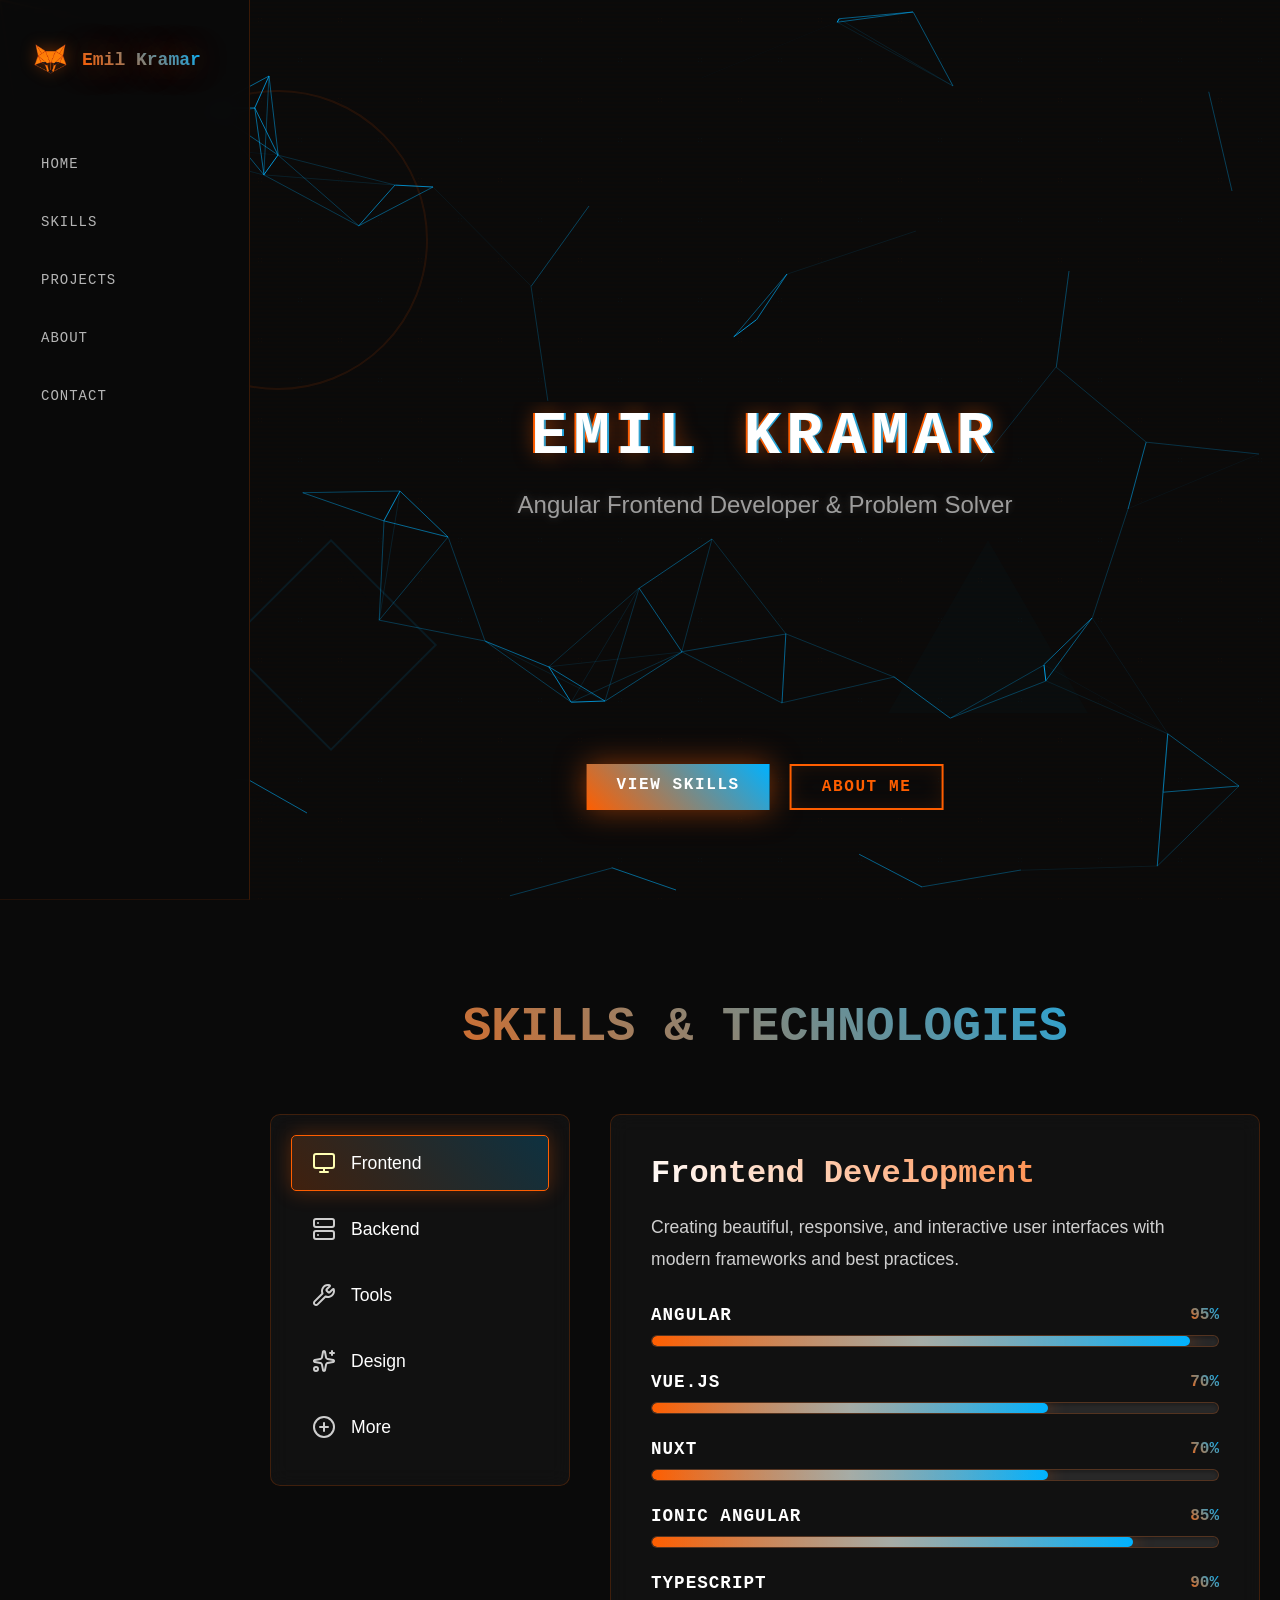
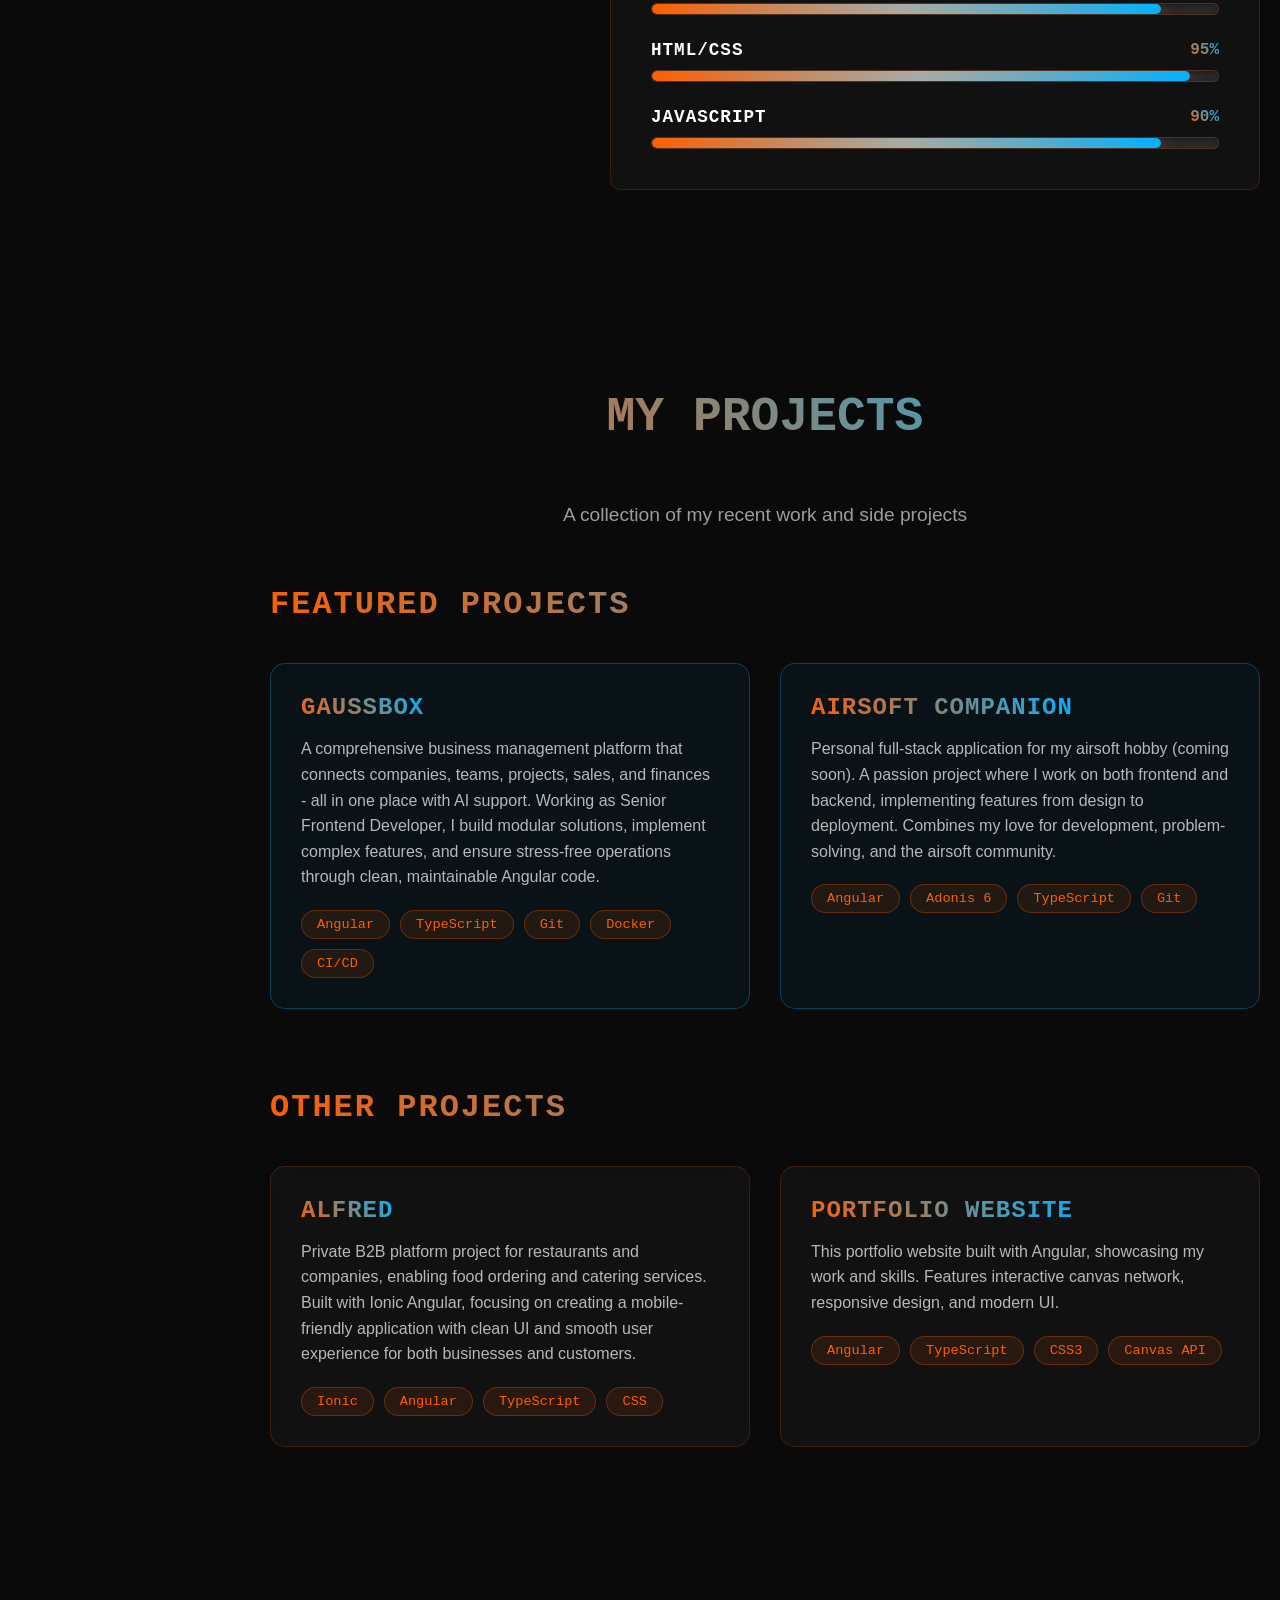
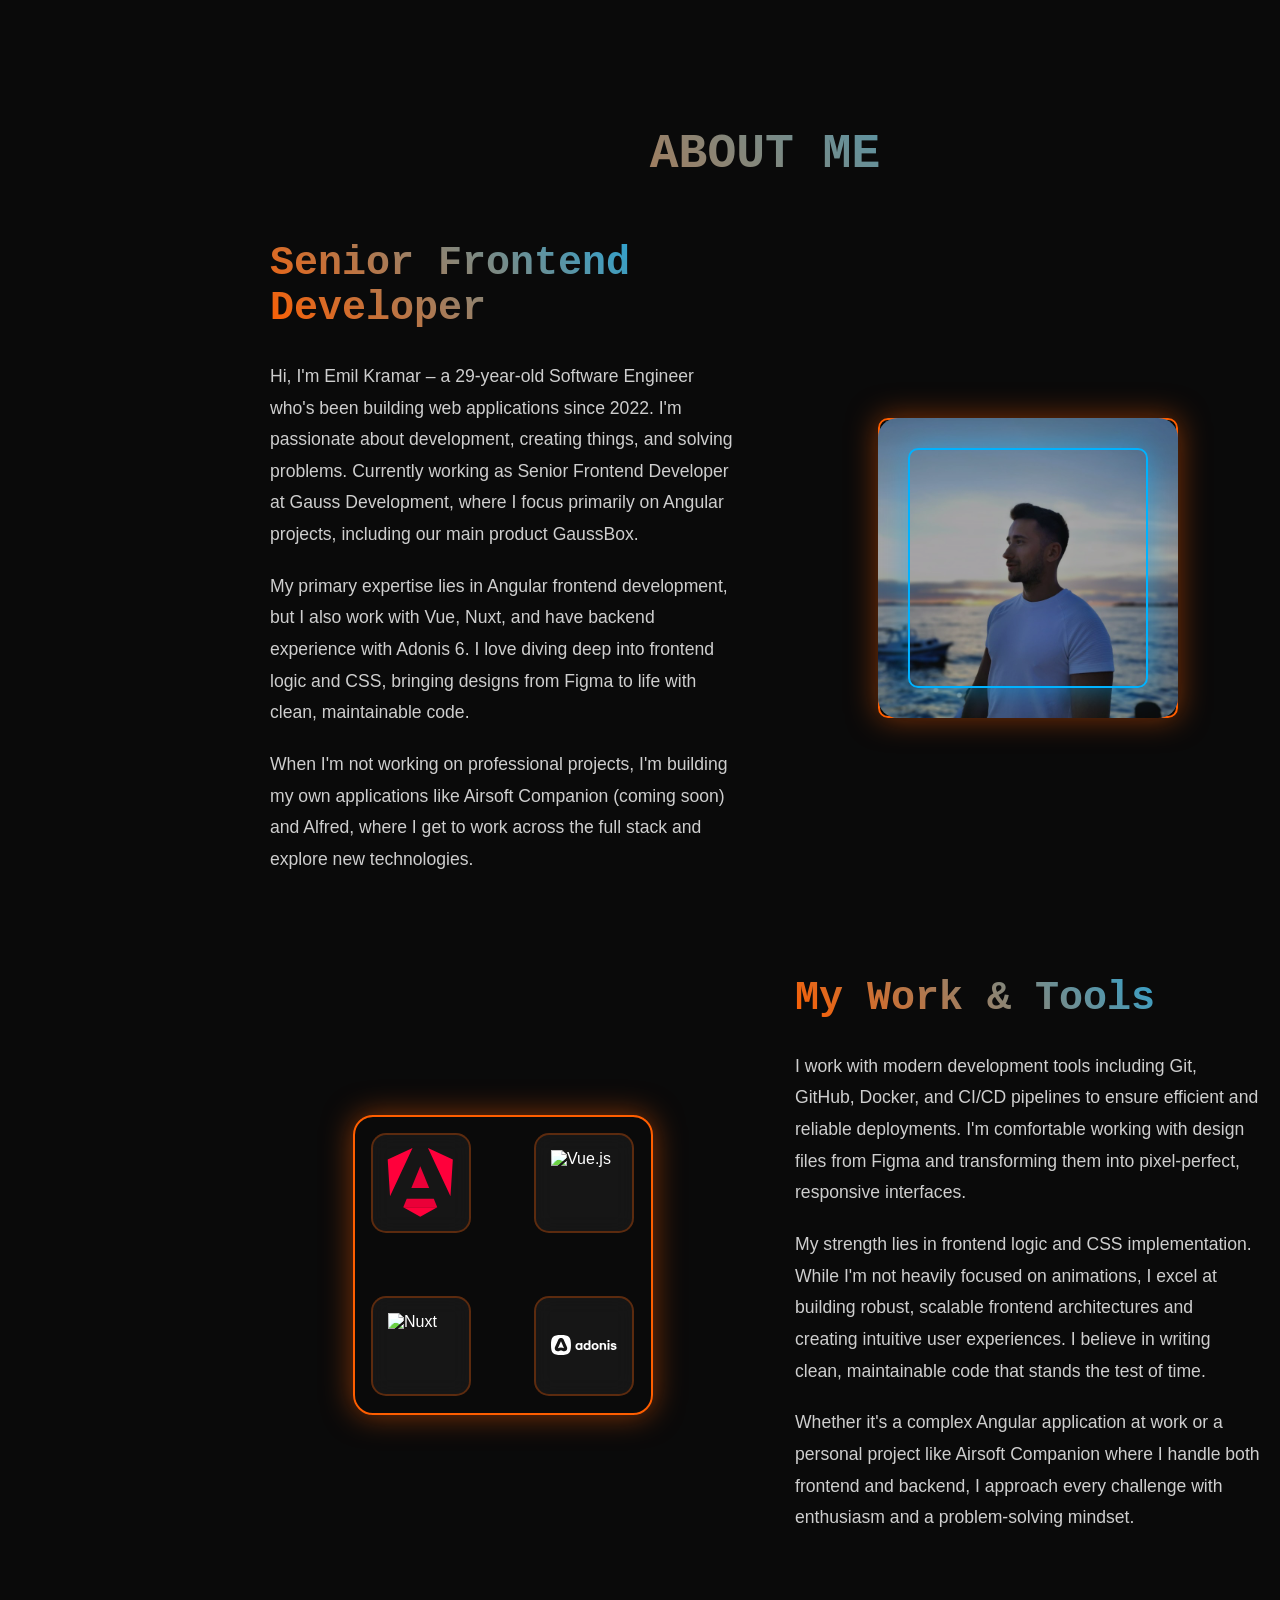
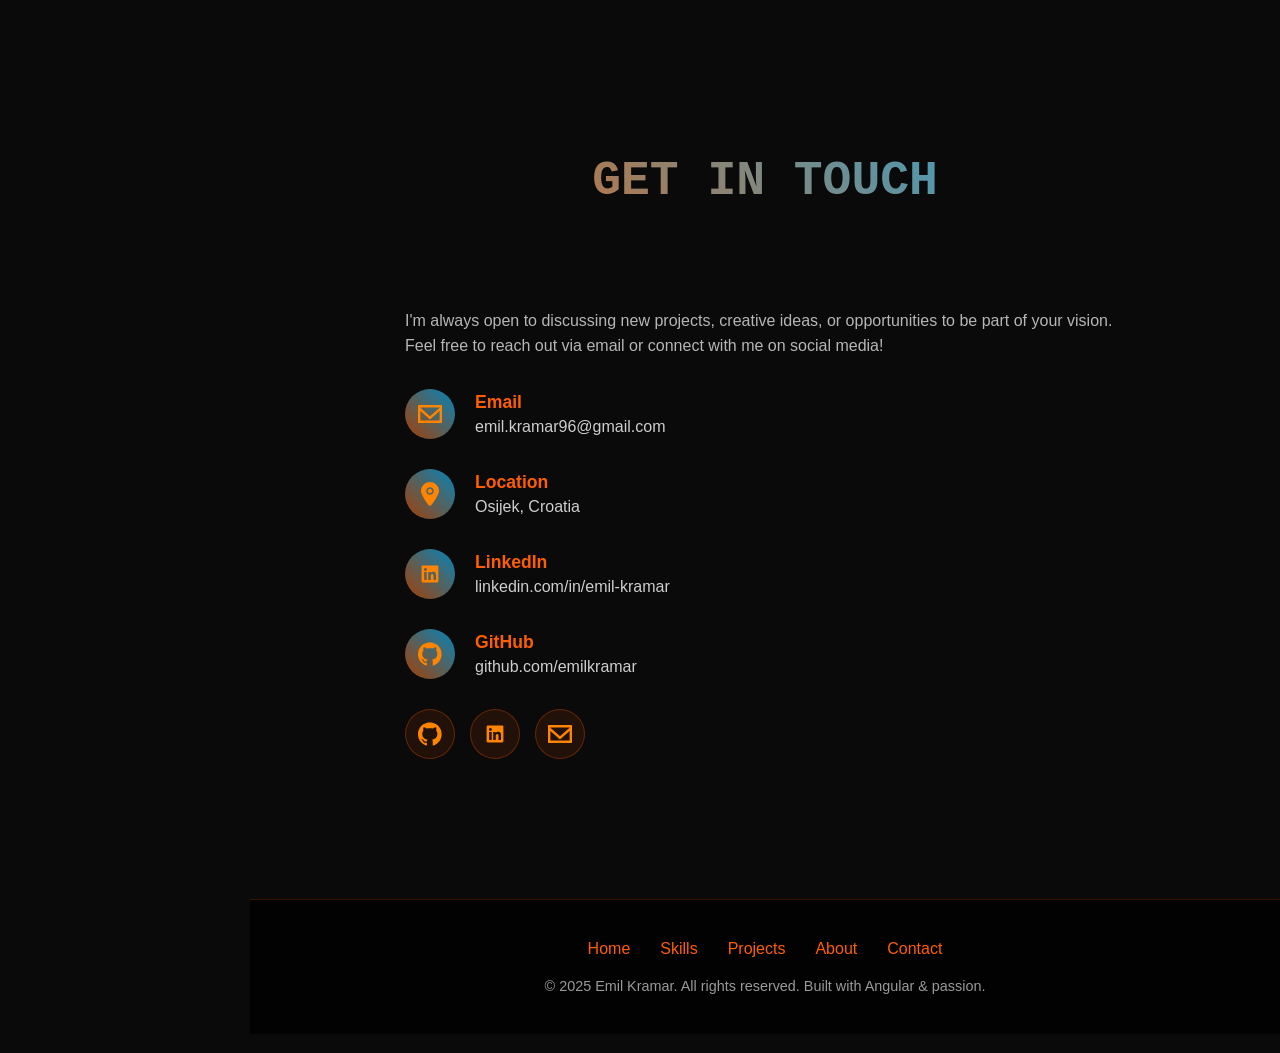
==== commit 34257b3f: "Add files via upload" ====
--- a/index.html
+++ b/index.html
@@ -1,6 +1,6 @@
 <!doctype html>
 <html lang="en" data-beasties-container>
-<head><link rel="preconnect" href="https://fonts.gstatic.com" crossorigin><base href="/ekramarPortfolio/">
+<head><link rel="preconnect" href="https://fonts.gstatic.com" crossorigin><base href="/">
   <meta charset="utf-8">
   <title>Emil Kramar - Frontend Developer | Angular, Vue, Nuxt Specialist</title>
   <meta name="viewport" content="width=device-width, initial-scale=1">
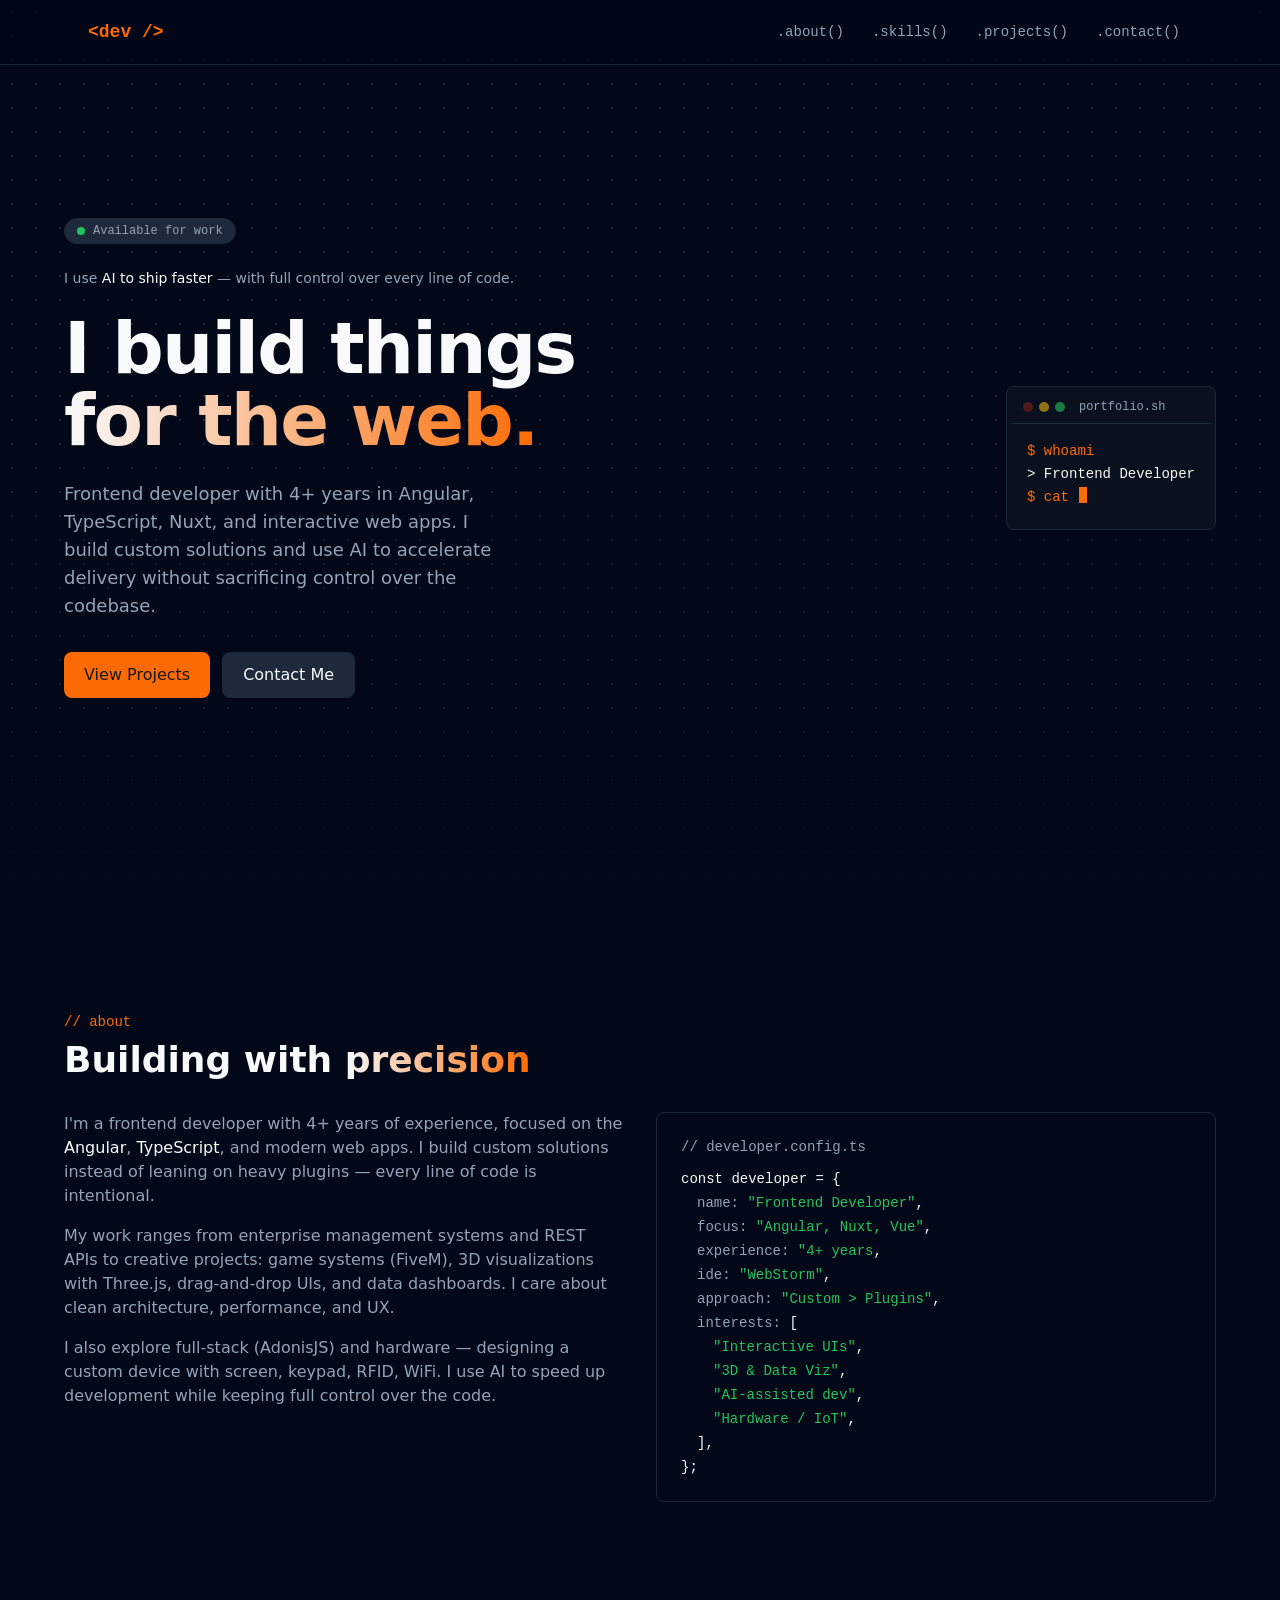
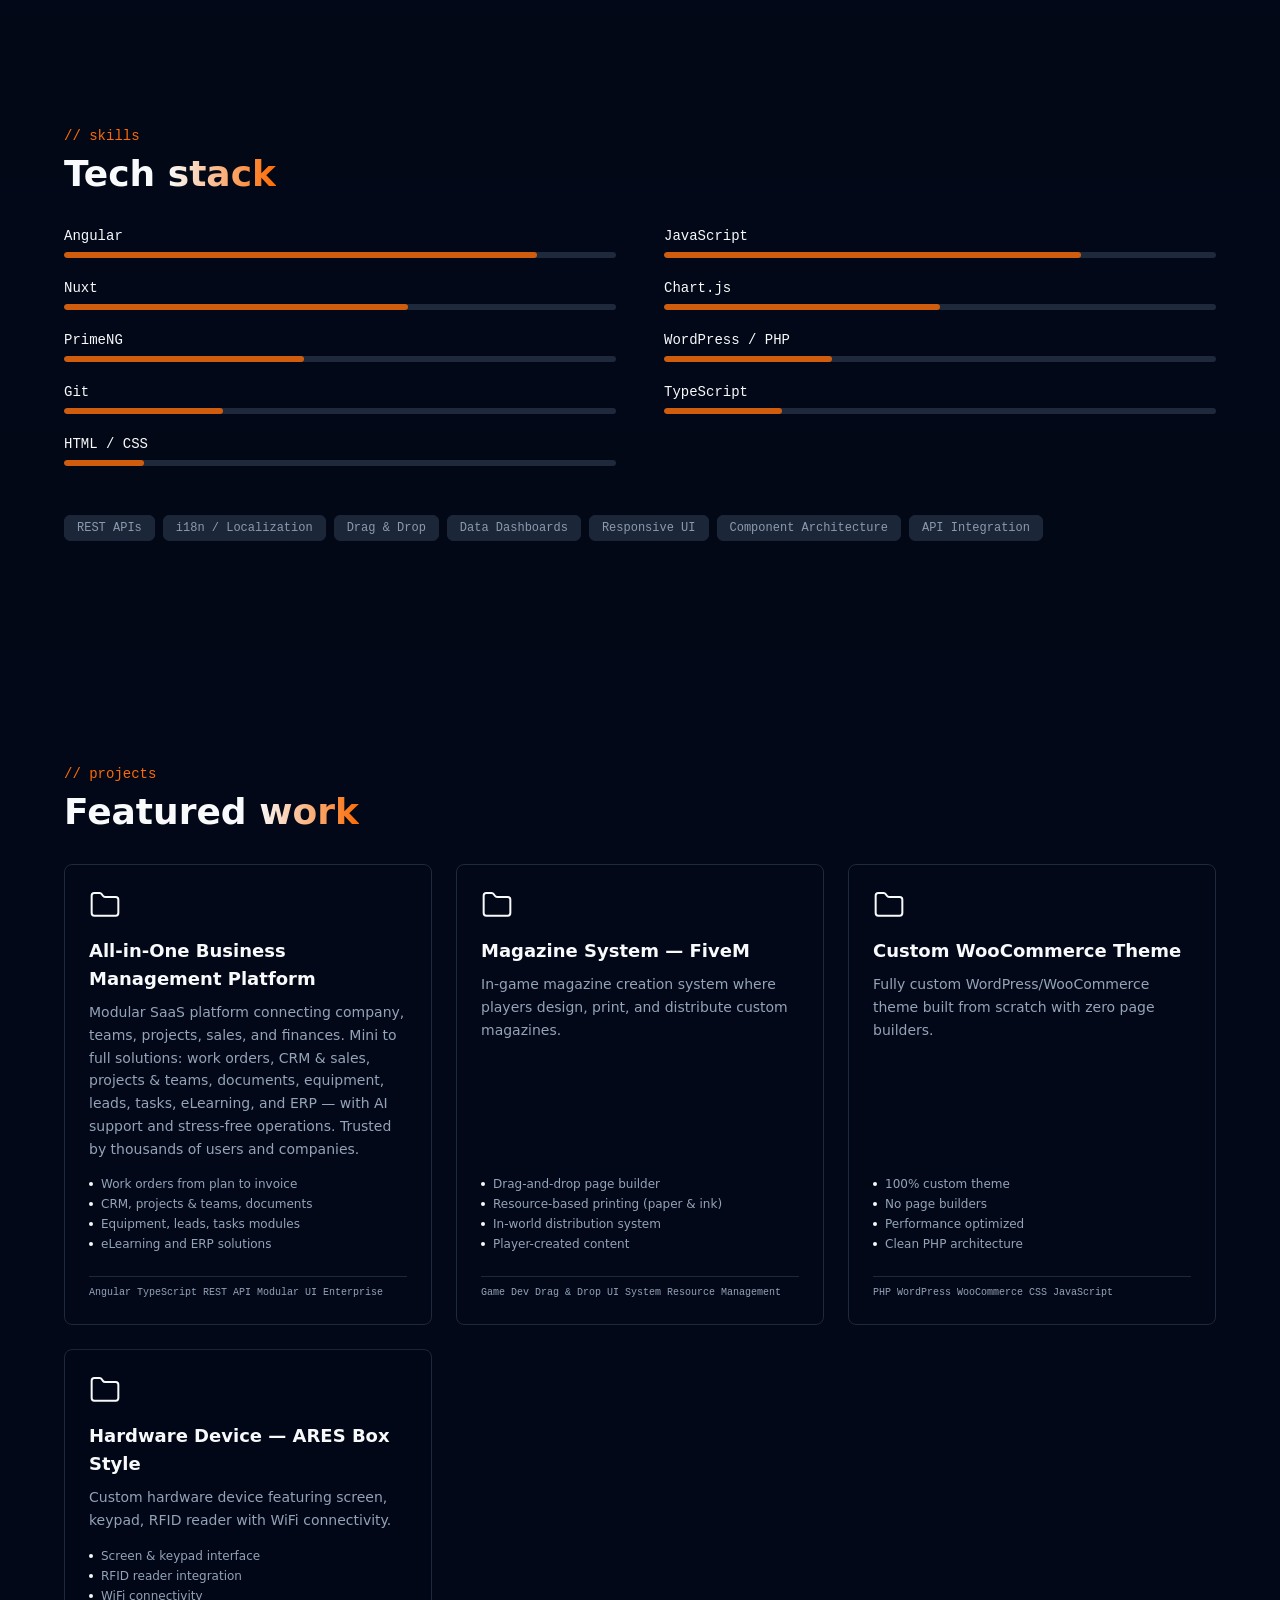
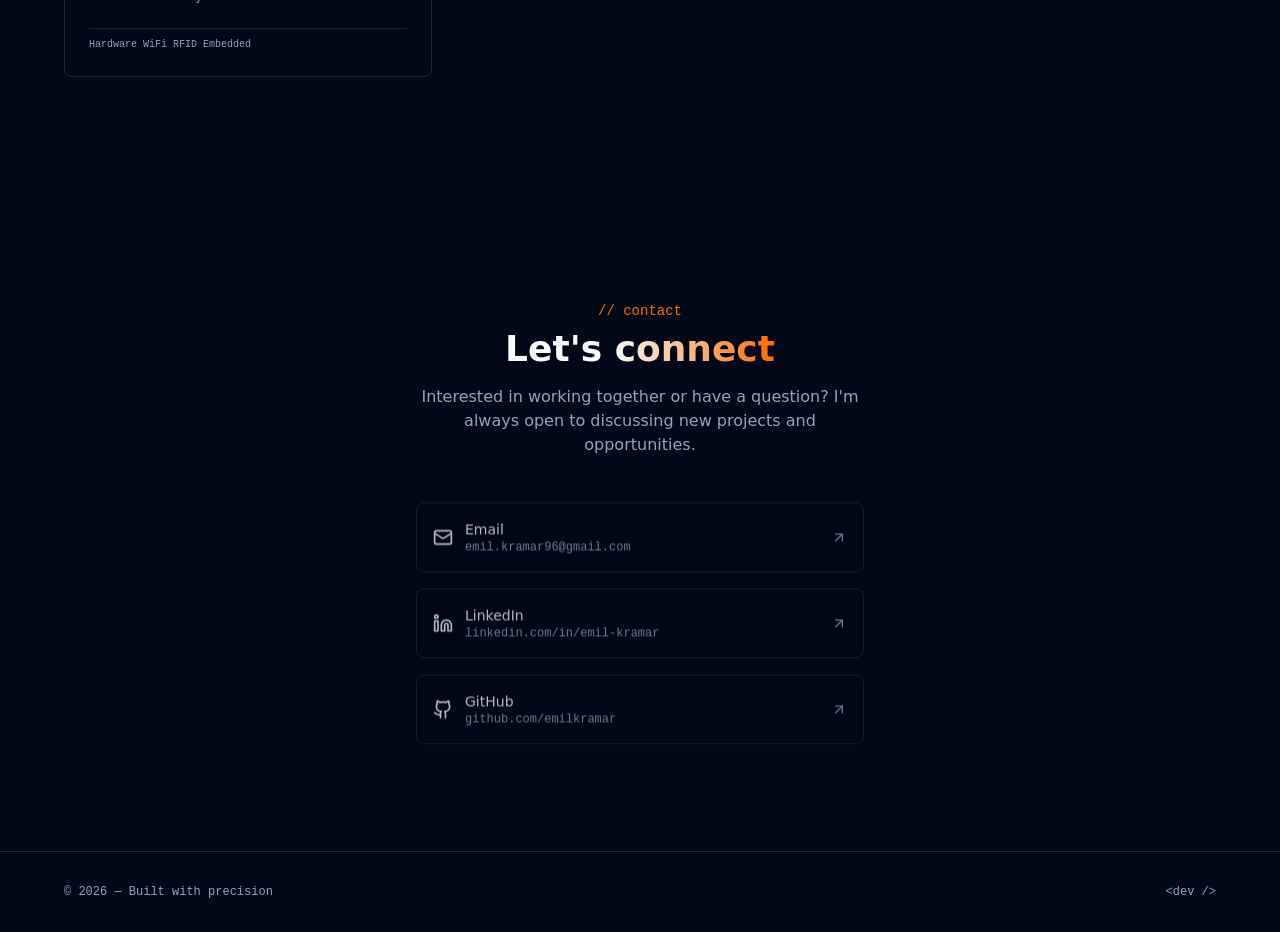
==== commit 864b54e6: "chore: new website" ====
--- a/index.html
+++ b/index.html
@@ -1,62 +1 @@
-<!doctype html>
-<html lang="en" data-beasties-container>
-<head><link rel="preconnect" href="https://fonts.gstatic.com" crossorigin><base href="/">
-  <meta charset="utf-8">
-  <title>Emil Kramar - Frontend Developer | Angular, Vue, Nuxt Specialist</title>
-  <meta name="viewport" content="width=device-width, initial-scale=1">
-  
-  <!-- Primary Meta Tags -->
-  <meta name="title" content="Emil Kramar - Frontend Developer | Angular, Vue, Nuxt Specialist">
-  <meta name="description" content="Frontend Developer specializing in Angular, Vue.js, and Nuxt. Building modern web applications since 2022. Expert in TypeScript, CSS, and transforming Figma designs into pixel-perfect interfaces.">
-  <meta name="keywords" content="Emil Kramar, Frontend Developer, Angular Developer, Vue.js Developer, Nuxt Developer, TypeScript, Web Developer, Portfolio, Full Stack Developer, Angular Specialist">
-  <meta name="author" content="Emil Kramar">
-  <meta name="robots" content="index, follow">
-  <meta name="language" content="English">
-  <meta name="revisit-after" content="7 days">
-  
-  <!-- Theme Color -->
-  <meta name="theme-color" content="#FF5E00">
-  <meta name="msapplication-TileColor" content="#FF5E00">
-  
-  <!-- Favicons -->
-  <link rel="icon" type="image/x-icon" href="favicon.ico">
-  <link rel="apple-touch-icon" sizes="180x180" href="/apple-touch-icon.png">
-  <link rel="icon" type="image/png" sizes="32x32" href="/favicon-32x32.png">
-  <link rel="icon" type="image/png" sizes="16x16" href="/favicon-16x16.png">
-  <link rel="manifest" href="/site.webmanifest">
-  
-  <!-- Google Fonts -->
-  <style>@font-face{font-family:'Orbitron';font-style:normal;font-weight:400;font-display:swap;src:url(https://fonts.gstatic.com/s/orbitron/v35/yMJRMIlzdpvBhQQL_Qq7dy0.woff2) format('woff2');unicode-range:U+0000-00FF, U+0131, U+0152-0153, U+02BB-02BC, U+02C6, U+02DA, U+02DC, U+0304, U+0308, U+0329, U+2000-206F, U+20AC, U+2122, U+2191, U+2193, U+2212, U+2215, U+FEFF, U+FFFD;}@font-face{font-family:'Orbitron';font-style:normal;font-weight:700;font-display:swap;src:url(https://fonts.gstatic.com/s/orbitron/v35/yMJRMIlzdpvBhQQL_Qq7dy0.woff2) format('woff2');unicode-range:U+0000-00FF, U+0131, U+0152-0153, U+02BB-02BC, U+02C6, U+02DA, U+02DC, U+0304, U+0308, U+0329, U+2000-206F, U+20AC, U+2122, U+2191, U+2193, U+2212, U+2215, U+FEFF, U+FFFD;}@font-face{font-family:'Orbitron';font-style:normal;font-weight:900;font-display:swap;src:url(https://fonts.gstatic.com/s/orbitron/v35/yMJRMIlzdpvBhQQL_Qq7dy0.woff2) format('woff2');unicode-range:U+0000-00FF, U+0131, U+0152-0153, U+02BB-02BC, U+02C6, U+02DA, U+02DC, U+0304, U+0308, U+0329, U+2000-206F, U+20AC, U+2122, U+2191, U+2193, U+2212, U+2215, U+FEFF, U+FFFD;}@font-face{font-family:'Rajdhani';font-style:normal;font-weight:300;font-display:swap;src:url(https://fonts.gstatic.com/s/rajdhani/v17/LDI2apCSOBg7S-QT7pasEfOqeef2kg.woff2) format('woff2');unicode-range:U+0900-097F, U+1CD0-1CF9, U+200C-200D, U+20A8, U+20B9, U+20F0, U+25CC, U+A830-A839, U+A8E0-A8FF, U+11B00-11B09;}@font-face{font-family:'Rajdhani';font-style:normal;font-weight:300;font-display:swap;src:url(https://fonts.gstatic.com/s/rajdhani/v17/LDI2apCSOBg7S-QT7pasEfOleef2kg.woff2) format('woff2');unicode-range:U+0100-02BA, U+02BD-02C5, U+02C7-02CC, U+02CE-02D7, U+02DD-02FF, U+0304, U+0308, U+0329, U+1D00-1DBF, U+1E00-1E9F, U+1EF2-1EFF, U+2020, U+20A0-20AB, U+20AD-20C0, U+2113, U+2C60-2C7F, U+A720-A7FF;}@font-face{font-family:'Rajdhani';font-style:normal;font-weight:300;font-display:swap;src:url(https://fonts.gstatic.com/s/rajdhani/v17/LDI2apCSOBg7S-QT7pasEfOreec.woff2) format('woff2');unicode-range:U+0000-00FF, U+0131, U+0152-0153, U+02BB-02BC, U+02C6, U+02DA, U+02DC, U+0304, U+0308, U+0329, U+2000-206F, U+20AC, U+2122, U+2191, U+2193, U+2212, U+2215, U+FEFF, U+FFFD;}@font-face{font-family:'Rajdhani';font-style:normal;font-weight:400;font-display:swap;src:url(https://fonts.gstatic.com/s/rajdhani/v17/LDIxapCSOBg7S-QT7p4GM-aUWA.woff2) format('woff2');unicode-range:U+0900-097F, U+1CD0-1CF9, U+200C-200D, U+20A8, U+20B9, U+20F0, U+25CC, U+A830-A839, U+A8E0-A8FF, U+11B00-11B09;}@font-face{font-family:'Rajdhani';font-style:normal;font-weight:400;font-display:swap;src:url(https://fonts.gstatic.com/s/rajdhani/v17/LDIxapCSOBg7S-QT7p4JM-aUWA.woff2) format('woff2');unicode-range:U+0100-02BA, U+02BD-02C5, U+02C7-02CC, U+02CE-02D7, U+02DD-02FF, U+0304, U+0308, U+0329, U+1D00-1DBF, U+1E00-1E9F, U+1EF2-1EFF, U+2020, U+20A0-20AB, U+20AD-20C0, U+2113, U+2C60-2C7F, U+A720-A7FF;}@font-face{font-family:'Rajdhani';font-style:normal;font-weight:400;font-display:swap;src:url(https://fonts.gstatic.com/s/rajdhani/v17/LDIxapCSOBg7S-QT7p4HM-Y.woff2) format('woff2');unicode-range:U+0000-00FF, U+0131, U+0152-0153, U+02BB-02BC, U+02C6, U+02DA, U+02DC, U+0304, U+0308, U+0329, U+2000-206F, U+20AC, U+2122, U+2191, U+2193, U+2212, U+2215, U+FEFF, U+FFFD;}@font-face{font-family:'Rajdhani';font-style:normal;font-weight:500;font-display:swap;src:url(https://fonts.gstatic.com/s/rajdhani/v17/LDI2apCSOBg7S-QT7pb0EPOqeef2kg.woff2) format('woff2');unicode-range:U+0900-097F, U+1CD0-1CF9, U+200C-200D, U+20A8, U+20B9, U+20F0, U+25CC, U+A830-A839, U+A8E0-A8FF, U+11B00-11B09;}@font-face{font-family:'Rajdhani';font-style:normal;font-weight:500;font-display:swap;src:url(https://fonts.gstatic.com/s/rajdhani/v17/LDI2apCSOBg7S-QT7pb0EPOleef2kg.woff2) format('woff2');unicode-range:U+0100-02BA, U+02BD-02C5, U+02C7-02CC, U+02CE-02D7, U+02DD-02FF, U+0304, U+0308, U+0329, U+1D00-1DBF, U+1E00-1E9F, U+1EF2-1EFF, U+2020, U+20A0-20AB, U+20AD-20C0, U+2113, U+2C60-2C7F, U+A720-A7FF;}@font-face{font-family:'Rajdhani';font-style:normal;font-weight:500;font-display:swap;src:url(https://fonts.gstatic.com/s/rajdhani/v17/LDI2apCSOBg7S-QT7pb0EPOreec.woff2) format('woff2');unicode-range:U+0000-00FF, U+0131, U+0152-0153, U+02BB-02BC, U+02C6, U+02DA, U+02DC, U+0304, U+0308, U+0329, U+2000-206F, U+20AC, U+2122, U+2191, U+2193, U+2212, U+2215, U+FEFF, U+FFFD;}@font-face{font-family:'Rajdhani';font-style:normal;font-weight:700;font-display:swap;src:url(https://fonts.gstatic.com/s/rajdhani/v17/LDI2apCSOBg7S-QT7pa8FvOqeef2kg.woff2) format('woff2');unicode-range:U+0900-097F, U+1CD0-1CF9, U+200C-200D, U+20A8, U+20B9, U+20F0, U+25CC, U+A830-A839, U+A8E0-A8FF, U+11B00-11B09;}@font-face{font-family:'Rajdhani';font-style:normal;font-weight:700;font-display:swap;src:url(https://fonts.gstatic.com/s/rajdhani/v17/LDI2apCSOBg7S-QT7pa8FvOleef2kg.woff2) format('woff2');unicode-range:U+0100-02BA, U+02BD-02C5, U+02C7-02CC, U+02CE-02D7, U+02DD-02FF, U+0304, U+0308, U+0329, U+1D00-1DBF, U+1E00-1E9F, U+1EF2-1EFF, U+2020, U+20A0-20AB, U+20AD-20C0, U+2113, U+2C60-2C7F, U+A720-A7FF;}@font-face{font-family:'Rajdhani';font-style:normal;font-weight:700;font-display:swap;src:url(https://fonts.gstatic.com/s/rajdhani/v17/LDI2apCSOBg7S-QT7pa8FvOreec.woff2) format('woff2');unicode-range:U+0000-00FF, U+0131, U+0152-0153, U+02BB-02BC, U+02C6, U+02DA, U+02DC, U+0304, U+0308, U+0329, U+2000-206F, U+20AC, U+2122, U+2191, U+2193, U+2212, U+2215, U+FEFF, U+FFFD;}</style>
-  
-  <!-- Structured Data (JSON-LD) for better SEO -->
-  <script type="application/ld+json">
-  {
-    "@context": "https://schema.org",
-    "@type": "Person",
-    "name": "Emil Kramar",
-    "jobTitle": "Frontend Developer",
-    "description": "Frontend Developer specializing in Angular, Vue.js, and Nuxt. Building modern web applications since 2022.",
-    "url": "https://emilkramar.com",
-    "sameAs": [],
-    "knowsAbout": [
-      "Angular",
-      "Vue.js",
-      "Nuxt",
-      "TypeScript",
-      "JavaScript",
-      "HTML",
-      "CSS",
-      "Frontend Development",
-      "Web Development"
-    ],
-    "worksFor": {
-      "@type": "Organization",
-      "name": "Gauss Development"
-    }
-  }
-  </script>
-<style>*{margin:0;padding:0;box-sizing:border-box}html{overflow-x:hidden;width:100%;max-width:100vw}body{font-family:Rajdhani,sans-serif;background:#0a0a0a;color:#fff;overflow-x:hidden;position:relative;font-weight:400;width:100%;max-width:100vw}</style><link rel="stylesheet" href="styles-X4XL5YTZ.css" media="print" onload="this.media='all'"><noscript><link rel="stylesheet" href="styles-X4XL5YTZ.css"></noscript></head>
-<body>
-  <app-root></app-root>
-<script src="main-624UEJG3.js" type="module"></script></body>
-</html>
+<!DOCTYPE html><html><head><meta charset="utf-8"><meta name="viewport" content="width=device-width, initial-scale=1"><link rel="stylesheet" href="/_nuxt/entry.CVDHx2A9.css" crossorigin><link rel="preload" as="fetch" crossorigin="anonymous" href="/_payload.json?ab3ebd1c-940a-499d-b991-706740bbdeaf"><link rel="modulepreload" as="script" crossorigin href="/_nuxt/D0ESFRKo.js"><script type="module" src="/_nuxt/D0ESFRKo.js" crossorigin></script></head><body><div id="__nuxt"><div class="min-h-screen bg-background"><nav class="fixed top-0 left-0 right-0 z-50 border-b border-border bg-background/80 backdrop-blur-xl"><div class="mx-auto flex max-w-6xl items-center justify-between px-6 py-4"><button type="button" class="font-mono text-lg font-bold text-orange"> &lt;dev /&gt; </button><div class="flex items-center gap-1"><!--[--><button type="button" class="rounded-md px-3 py-1.5 font-mono text-sm text-muted-foreground transition-colors hover:text-orange"> .about() </button><button type="button" class="rounded-md px-3 py-1.5 font-mono text-sm text-muted-foreground transition-colors hover:text-orange"> .skills() </button><button type="button" class="rounded-md px-3 py-1.5 font-mono text-sm text-muted-foreground transition-colors hover:text-orange"> .projects() </button><button type="button" class="rounded-md px-3 py-1.5 font-mono text-sm text-muted-foreground transition-colors hover:text-orange"> .contact() </button><!--]--></div></div></nav><section class="relative flex min-h-screen items-center dot-grid section-padding pt-32"><div class="absolute inset-0 bg-gradient-to-b from-transparent via-transparent to-background"></div><div class="relative mx-auto flex w-full max-w-6xl flex-col items-center gap-12 lg:flex-row lg:items-center lg:justify-between"><div class="flex-1 space-y-6"><div class="inline-flex flex-wrap items-center gap-2 rounded-full border border-border bg-secondary px-3 py-1"><span class="h-2 w-2 rounded-full bg-terminal-green animate-pulse"></span><span class="font-mono text-xs text-muted-foreground">Available for work</span></div><p class="text-sm text-muted-foreground"> I use <span class="font-medium text-foreground">AI to ship faster</span> — with full control over every line of code. </p><h1 class="text-4xl font-bold leading-tight tracking-tight md:text-6xl lg:text-7xl"> I build things <br><span class="gradient-text">for the web.</span></h1><p class="max-w-md text-lg text-muted-foreground"> Frontend developer with 4+ years in Angular, TypeScript, Nuxt, and interactive web apps. I build custom solutions and use AI to accelerate delivery without sacrificing control over the codebase. </p><div class="flex gap-3 pt-2"><button type="button" class="btn-orange rounded-lg px-5 py-2.5 font-medium transition-all"> View Projects </button><button type="button" class="rounded-lg border border-border bg-secondary px-5 py-2.5 font-medium text-secondary-foreground transition-colors hover:border-primary/30"> Contact Me </button></div></div><div class="shrink-0"><div class="w-full max-w-lg rounded-lg border border-border bg-terminal-bg p-1"><div class="flex items-center gap-1.5 border-b border-border px-3 py-2"><div class="h-2.5 w-2.5 rounded-full bg-destructive/60"></div><div class="h-2.5 w-2.5 rounded-full bg-yellow-500/60"></div><div class="h-2.5 w-2.5 rounded-full bg-terminal-green/60"></div><span class="ml-2 font-mono text-xs text-muted-foreground">portfolio.sh</span></div><div class="p-4 font-mono text-sm leading-relaxed"><!--[--><!--]--><!----></div></div></div></div></section><section id="about" class="section-padding"><div class="mx-auto max-w-6xl"><div><h2 class="mb-2 font-mono text-sm text-orange">// about</h2><h3 class="mb-8 text-3xl font-bold md:text-4xl"> Building with <span class="gradient-text">precision</span></h3></div><div class="grid gap-8 md:grid-cols-2"><div class="space-y-4 text-muted-foreground"><p> I&#39;m a frontend developer with 4+ years of experience, focused on the <span class="font-medium text-foreground">Angular</span>, <span class="font-medium text-foreground">TypeScript</span>, and modern web apps. I build custom solutions instead of leaning on heavy plugins — every line of code is intentional. </p><p> My work ranges from enterprise management systems and REST APIs to creative projects: game systems (FiveM), 3D visualizations with Three.js, drag-and-drop UIs, and data dashboards. I care about clean architecture, performance, and UX. </p><p> I also explore full-stack (AdonisJS) and hardware — designing a custom device with screen, keypad, RFID, WiFi. I use AI to speed up development while keeping full control over the code. </p></div><div class="rounded-lg border border-border bg-card p-6 font-mono text-sm"><div class="mb-3 text-muted-foreground">// developer.config.ts</div><div class="space-y-1"><div><span class="text-primary">const</span> developer = {</div><div class="pl-4"><span class="text-muted-foreground">name:</span> <span class="text-terminal-green">&quot;Frontend Developer&quot;</span>,</div><div class="pl-4"><span class="text-muted-foreground">focus:</span> <span class="text-terminal-green">&quot;Angular, Nuxt, Vue&quot;</span>,</div><div class="pl-4"><span class="text-muted-foreground">experience:</span> <span class="text-terminal-green">&quot;4+ years</span>,</div><div class="pl-4"><span class="text-muted-foreground">ide:</span> <span class="text-terminal-green">&quot;WebStorm&quot;</span>,</div><div class="pl-4"><span class="text-muted-foreground">approach:</span> <span class="text-terminal-green">&quot;Custom &gt; Plugins&quot;</span>,</div><div class="pl-4"><span class="text-muted-foreground">interests:</span> [</div><div class="pl-8"><span class="text-terminal-green">&quot;Interactive UIs&quot;</span>,</div><div class="pl-8"><span class="text-terminal-green">&quot;3D &amp; Data Viz&quot;</span>,</div><div class="pl-8"><span class="text-terminal-green">&quot;AI-assisted dev&quot;</span>,</div><div class="pl-8"><span class="text-terminal-green">&quot;Hardware / IoT&quot;</span>,</div><div class="pl-4">],</div><div>};</div></div></div></div></div></section><section id="skills" class="section-padding bg-card/50"><div class="mx-auto max-w-6xl"><div duration="500"><h2 class="mb-2 font-mono text-sm text-orange">// skills</h2><h3 class="mb-8 text-3xl font-bold md:text-4xl"> Tech <span class="gradient-text">stack</span></h3></div><div class="grid gap-x-12 gap-y-5 md:grid-cols-2"><!--[--><div delay="0" duration="400" class="group"><div class="mb-1.5 flex items-center justify-between"><span class="font-mono text-sm text-foreground">Angular</span><span class="font-mono text-xs text-muted-foreground opacity-0 transition-opacity group-hover:opacity-100">95%</span></div><div class="h-1.5 overflow-hidden rounded-full bg-secondary"><div delay="200" duration="800" class="h-full rounded-full opacity-80 skill-bar-core"></div></div></div><div delay="50" duration="400" class="group"><div class="mb-1.5 flex items-center justify-between"><span class="font-mono text-sm text-foreground">JavaScript</span><span class="font-mono text-xs text-muted-foreground opacity-0 transition-opacity group-hover:opacity-100">90%</span></div><div class="h-1.5 overflow-hidden rounded-full bg-secondary"><div delay="250" duration="800" class="h-full rounded-full opacity-80 skill-bar-core"></div></div></div><div delay="100" duration="400" class="group"><div class="mb-1.5 flex items-center justify-between"><span class="font-mono text-sm text-foreground">Nuxt</span><span class="font-mono text-xs text-muted-foreground opacity-0 transition-opacity group-hover:opacity-100">82%</span></div><div class="h-1.5 overflow-hidden rounded-full bg-secondary"><div delay="300" duration="800" class="h-full rounded-full opacity-80 skill-bar-frameworks"></div></div></div><div delay="150" duration="400" class="group"><div class="mb-1.5 flex items-center justify-between"><span class="font-mono text-sm text-foreground">Chart.js</span><span class="font-mono text-xs text-muted-foreground opacity-0 transition-opacity group-hover:opacity-100">75%</span></div><div class="h-1.5 overflow-hidden rounded-full bg-secondary"><div delay="350" duration="800" class="h-full rounded-full opacity-80 skill-bar-libraries"></div></div></div><div delay="200" duration="400" class="group"><div class="mb-1.5 flex items-center justify-between"><span class="font-mono text-sm text-foreground">PrimeNG</span><span class="font-mono text-xs text-muted-foreground opacity-0 transition-opacity group-hover:opacity-100">78%</span></div><div class="h-1.5 overflow-hidden rounded-full bg-secondary"><div delay="400" duration="800" class="h-full rounded-full opacity-80 skill-bar-libraries"></div></div></div><div delay="250" duration="400" class="group"><div class="mb-1.5 flex items-center justify-between"><span class="font-mono text-sm text-foreground">WordPress / PHP</span><span class="font-mono text-xs text-muted-foreground opacity-0 transition-opacity group-hover:opacity-100">70%</span></div><div class="h-1.5 overflow-hidden rounded-full bg-secondary"><div delay="450" duration="800" class="h-full rounded-full opacity-80 skill-bar-other"></div></div></div><div delay="300" duration="400" class="group"><div class="mb-1.5 flex items-center justify-between"><span class="font-mono text-sm text-foreground">Git</span><span class="font-mono text-xs text-muted-foreground opacity-0 transition-opacity group-hover:opacity-100">88%</span></div><div class="h-1.5 overflow-hidden rounded-full bg-secondary"><div delay="500" duration="800" class="h-full rounded-full opacity-80 skill-bar-tools"></div></div></div><div delay="350" duration="400" class="group"><div class="mb-1.5 flex items-center justify-between"><span class="font-mono text-sm text-foreground">TypeScript</span><span class="font-mono text-xs text-muted-foreground opacity-0 transition-opacity group-hover:opacity-100">92%</span></div><div class="h-1.5 overflow-hidden rounded-full bg-secondary"><div delay="550" duration="800" class="h-full rounded-full opacity-80 skill-bar-core"></div></div></div><div delay="400" duration="400" class="group"><div class="mb-1.5 flex items-center justify-between"><span class="font-mono text-sm text-foreground">HTML / CSS</span><span class="font-mono text-xs text-muted-foreground opacity-0 transition-opacity group-hover:opacity-100">93%</span></div><div class="h-1.5 overflow-hidden rounded-full bg-secondary"><div delay="600" duration="800" class="h-full rounded-full opacity-80 skill-bar-core"></div></div></div><!--]--></div><div delay="400" duration="500" class="mt-12 flex flex-wrap gap-2"><!--[--><span class="rounded-md border border-border bg-secondary px-3 py-1 font-mono text-xs text-muted-foreground">REST APIs</span><span class="rounded-md border border-border bg-secondary px-3 py-1 font-mono text-xs text-muted-foreground">i18n / Localization</span><span class="rounded-md border border-border bg-secondary px-3 py-1 font-mono text-xs text-muted-foreground">Drag &amp; Drop</span><span class="rounded-md border border-border bg-secondary px-3 py-1 font-mono text-xs text-muted-foreground">Data Dashboards</span><span class="rounded-md border border-border bg-secondary px-3 py-1 font-mono text-xs text-muted-foreground">Responsive UI</span><span class="rounded-md border border-border bg-secondary px-3 py-1 font-mono text-xs text-muted-foreground">Component Architecture</span><span class="rounded-md border border-border bg-secondary px-3 py-1 font-mono text-xs text-muted-foreground">API Integration</span><!--]--></div></div></section><section id="projects" class="section-padding"><div class="mx-auto max-w-6xl"><div duration="500"><h2 class="mb-2 font-mono text-sm text-orange">// projects</h2><h3 class="mb-8 text-3xl font-bold md:text-4xl"> Featured <span class="gradient-text">work</span></h3></div><div class="grid gap-6 sm:grid-cols-2 lg:grid-cols-3"><!--[--><div delay="0" duration="400" class="group project-card flex flex-col rounded-lg border border-border bg-card p-6 transition-colors"><div class="mb-4 flex items-start justify-between"><svg xmlns="http://www.w3.org/2000/svg" width="32" height="32" viewBox="0 0 24 24" fill="none" stroke="currentColor" stroke-width="1.5" stroke-linecap="round" stroke-linejoin="round" class="lucide text-primary lucide-folder-icon lucide-folder text-primary" aria-hidden="true"><path d="M20 20a2 2 0 0 0 2-2V8a2 2 0 0 0-2-2h-7.9a2 2 0 0 1-1.69-.9L9.6 3.9A2 2 0 0 0 7.93 3H4a2 2 0 0 0-2 2v13a2 2 0 0 0 2 2Z"></path></svg><div class="flex gap-2"><!----></div></div><h4 class="project-card-title mb-2 text-lg font-semibold text-foreground transition-colors">All-in-One Business Management Platform</h4><p class="mb-4 flex-1 text-sm leading-relaxed text-muted-foreground">Modular SaaS platform connecting company, teams, projects, sales, and finances. Mini to full solutions: work orders, CRM &amp; sales, projects &amp; teams, documents, equipment, leads, tasks, eLearning, and ERP — with AI support and stress-free operations. Trusted by thousands of users and companies.</p><ul class="mb-6 space-y-1"><!--[--><li class="flex items-center gap-2 text-xs text-muted-foreground"><span class="project-card-dot h-1 w-1 shrink-0 rounded-full bg-primary transition-colors"></span> Work orders from plan to invoice</li><li class="flex items-center gap-2 text-xs text-muted-foreground"><span class="project-card-dot h-1 w-1 shrink-0 rounded-full bg-primary transition-colors"></span> CRM, projects &amp; teams, documents</li><li class="flex items-center gap-2 text-xs text-muted-foreground"><span class="project-card-dot h-1 w-1 shrink-0 rounded-full bg-primary transition-colors"></span> Equipment, leads, tasks modules</li><li class="flex items-center gap-2 text-xs text-muted-foreground"><span class="project-card-dot h-1 w-1 shrink-0 rounded-full bg-primary transition-colors"></span> eLearning and ERP solutions</li><!--]--></ul><div class="flex flex-wrap gap-1.5 border-t border-border pt-2"><!--[--><span class="font-mono text-[10px] text-muted-foreground">Angular</span><span class="font-mono text-[10px] text-muted-foreground">TypeScript</span><span class="font-mono text-[10px] text-muted-foreground">REST API</span><span class="font-mono text-[10px] text-muted-foreground">Modular UI</span><span class="font-mono text-[10px] text-muted-foreground">Enterprise</span><!--]--></div></div><div delay="100" duration="400" class="group project-card flex flex-col rounded-lg border border-border bg-card p-6 transition-colors"><div class="mb-4 flex items-start justify-between"><svg xmlns="http://www.w3.org/2000/svg" width="32" height="32" viewBox="0 0 24 24" fill="none" stroke="currentColor" stroke-width="1.5" stroke-linecap="round" stroke-linejoin="round" class="lucide text-primary lucide-folder-icon lucide-folder text-primary" aria-hidden="true"><path d="M20 20a2 2 0 0 0 2-2V8a2 2 0 0 0-2-2h-7.9a2 2 0 0 1-1.69-.9L9.6 3.9A2 2 0 0 0 7.93 3H4a2 2 0 0 0-2 2v13a2 2 0 0 0 2 2Z"></path></svg><div class="flex gap-2"><!----></div></div><h4 class="project-card-title mb-2 text-lg font-semibold text-foreground transition-colors">Magazine System — FiveM</h4><p class="mb-4 flex-1 text-sm leading-relaxed text-muted-foreground">In-game magazine creation system where players design, print, and distribute custom magazines.</p><ul class="mb-6 space-y-1"><!--[--><li class="flex items-center gap-2 text-xs text-muted-foreground"><span class="project-card-dot h-1 w-1 shrink-0 rounded-full bg-primary transition-colors"></span> Drag-and-drop page builder</li><li class="flex items-center gap-2 text-xs text-muted-foreground"><span class="project-card-dot h-1 w-1 shrink-0 rounded-full bg-primary transition-colors"></span> Resource-based printing (paper &amp; ink)</li><li class="flex items-center gap-2 text-xs text-muted-foreground"><span class="project-card-dot h-1 w-1 shrink-0 rounded-full bg-primary transition-colors"></span> In-world distribution system</li><li class="flex items-center gap-2 text-xs text-muted-foreground"><span class="project-card-dot h-1 w-1 shrink-0 rounded-full bg-primary transition-colors"></span> Player-created content</li><!--]--></ul><div class="flex flex-wrap gap-1.5 border-t border-border pt-2"><!--[--><span class="font-mono text-[10px] text-muted-foreground">Game Dev</span><span class="font-mono text-[10px] text-muted-foreground">Drag &amp; Drop</span><span class="font-mono text-[10px] text-muted-foreground">UI System</span><span class="font-mono text-[10px] text-muted-foreground">Resource Management</span><!--]--></div></div><div delay="200" duration="400" class="group project-card flex flex-col rounded-lg border border-border bg-card p-6 transition-colors"><div class="mb-4 flex items-start justify-between"><svg xmlns="http://www.w3.org/2000/svg" width="32" height="32" viewBox="0 0 24 24" fill="none" stroke="currentColor" stroke-width="1.5" stroke-linecap="round" stroke-linejoin="round" class="lucide text-primary lucide-folder-icon lucide-folder text-primary" aria-hidden="true"><path d="M20 20a2 2 0 0 0 2-2V8a2 2 0 0 0-2-2h-7.9a2 2 0 0 1-1.69-.9L9.6 3.9A2 2 0 0 0 7.93 3H4a2 2 0 0 0-2 2v13a2 2 0 0 0 2 2Z"></path></svg><div class="flex gap-2"><!----></div></div><h4 class="project-card-title mb-2 text-lg font-semibold text-foreground transition-colors">Custom WooCommerce Theme</h4><p class="mb-4 flex-1 text-sm leading-relaxed text-muted-foreground">Fully custom WordPress/WooCommerce theme built from scratch with zero page builders.</p><ul class="mb-6 space-y-1"><!--[--><li class="flex items-center gap-2 text-xs text-muted-foreground"><span class="project-card-dot h-1 w-1 shrink-0 rounded-full bg-primary transition-colors"></span> 100% custom theme</li><li class="flex items-center gap-2 text-xs text-muted-foreground"><span class="project-card-dot h-1 w-1 shrink-0 rounded-full bg-primary transition-colors"></span> No page builders</li><li class="flex items-center gap-2 text-xs text-muted-foreground"><span class="project-card-dot h-1 w-1 shrink-0 rounded-full bg-primary transition-colors"></span> Performance optimized</li><li class="flex items-center gap-2 text-xs text-muted-foreground"><span class="project-card-dot h-1 w-1 shrink-0 rounded-full bg-primary transition-colors"></span> Clean PHP architecture</li><!--]--></ul><div class="flex flex-wrap gap-1.5 border-t border-border pt-2"><!--[--><span class="font-mono text-[10px] text-muted-foreground">PHP</span><span class="font-mono text-[10px] text-muted-foreground">WordPress</span><span class="font-mono text-[10px] text-muted-foreground">WooCommerce</span><span class="font-mono text-[10px] text-muted-foreground">CSS</span><span class="font-mono text-[10px] text-muted-foreground">JavaScript</span><!--]--></div></div><div delay="300" duration="400" class="group project-card flex flex-col rounded-lg border border-border bg-card p-6 transition-colors"><div class="mb-4 flex items-start justify-between"><svg xmlns="http://www.w3.org/2000/svg" width="32" height="32" viewBox="0 0 24 24" fill="none" stroke="currentColor" stroke-width="1.5" stroke-linecap="round" stroke-linejoin="round" class="lucide text-primary lucide-folder-icon lucide-folder text-primary" aria-hidden="true"><path d="M20 20a2 2 0 0 0 2-2V8a2 2 0 0 0-2-2h-7.9a2 2 0 0 1-1.69-.9L9.6 3.9A2 2 0 0 0 7.93 3H4a2 2 0 0 0-2 2v13a2 2 0 0 0 2 2Z"></path></svg><div class="flex gap-2"><!----></div></div><h4 class="project-card-title mb-2 text-lg font-semibold text-foreground transition-colors">Hardware Device — ARES Box Style</h4><p class="mb-4 flex-1 text-sm leading-relaxed text-muted-foreground">Custom hardware device featuring screen, keypad, RFID reader with WiFi connectivity.</p><ul class="mb-6 space-y-1"><!--[--><li class="flex items-center gap-2 text-xs text-muted-foreground"><span class="project-card-dot h-1 w-1 shrink-0 rounded-full bg-primary transition-colors"></span> Screen &amp; keypad interface</li><li class="flex items-center gap-2 text-xs text-muted-foreground"><span class="project-card-dot h-1 w-1 shrink-0 rounded-full bg-primary transition-colors"></span> RFID reader integration</li><li class="flex items-center gap-2 text-xs text-muted-foreground"><span class="project-card-dot h-1 w-1 shrink-0 rounded-full bg-primary transition-colors"></span> WiFi connectivity</li><!--]--></ul><div class="flex flex-wrap gap-1.5 border-t border-border pt-2"><!--[--><span class="font-mono text-[10px] text-muted-foreground">Hardware</span><span class="font-mono text-[10px] text-muted-foreground">WiFi</span><span class="font-mono text-[10px] text-muted-foreground">RFID</span><span class="font-mono text-[10px] text-muted-foreground">Embedded</span><!--]--></div></div><!--]--></div></div></section><section id="contact" class="section-padding bg-card/50"><div class="mx-auto max-w-6xl"><div duration="500" class="text-center"><h2 class="mb-2 font-mono text-sm text-orange">// contact</h2><h3 class="mb-4 text-3xl font-bold md:text-4xl"> Let&#39;s <span class="gradient-text">connect</span></h3><p class="mx-auto mb-10 max-w-md text-muted-foreground"> Interested in working together or have a question? I&#39;m always open to discussing new projects and opportunities. </p></div><div delay="200" duration="500" class="mx-auto flex max-w-md flex-col gap-4"><a href="mailto:emil.kramar96@gmail.com" class="contact-link-card group flex items-center justify-between rounded-lg border border-border bg-card p-4 transition-all card-hover"><div class="flex items-center gap-3"><svg xmlns="http://www.w3.org/2000/svg" width="20" height="20" viewBox="0 0 24 24" fill="none" stroke="currentColor" stroke-width="2" stroke-linecap="round" stroke-linejoin="round" class="lucide text-primary lucide-mail-icon lucide-mail text-primary" aria-hidden="true"><path d="m22 7-8.991 5.727a2 2 0 0 1-2.009 0L2 7"></path><rect x="2" y="4" width="20" height="16" rx="2"></rect></svg><div><div class="text-sm font-medium text-foreground">Email</div><div class="font-mono text-xs text-muted-foreground">emil.kramar96@gmail.com</div></div></div><svg xmlns="http://www.w3.org/2000/svg" width="24" height="24" viewBox="0 0 24 24" fill="none" stroke="currentColor" stroke-width="2" stroke-linecap="round" stroke-linejoin="round" class="lucide contact-link-arrow h-4 w-4 text-muted-foreground transition-transform group-hover:-translate-y-0.5 group-hover:translate-x-0.5 lucide-arrow-up-right-icon lucide-arrow-up-right contact-link-arrow h-4 w-4 text-muted-foreground transition-transform group-hover:-translate-y-0.5 group-hover:translate-x-0.5" aria-hidden="true"><path d="M7 7h10v10"></path><path d="M7 17 17 7"></path></svg></a><a href="https://www.linkedin.com/in/emil-kramar/" target="_blank" rel="noopener noreferrer" class="contact-link-card group flex items-center justify-between rounded-lg border border-border bg-card p-4 transition-all card-hover"><div class="flex items-center gap-3"><svg xmlns="http://www.w3.org/2000/svg" width="20" height="20" viewBox="0 0 24 24" fill="none" stroke="currentColor" stroke-width="2" stroke-linecap="round" stroke-linejoin="round" class="lucide text-primary lucide-linkedin-icon lucide-linkedin text-primary" aria-hidden="true"><path d="M16 8a6 6 0 0 1 6 6v7h-4v-7a2 2 0 0 0-2-2 2 2 0 0 0-2 2v7h-4v-7a6 6 0 0 1 6-6z"></path><rect width="4" height="12" x="2" y="9"></rect><circle cx="4" cy="4" r="2"></circle></svg><div><div class="text-sm font-medium text-foreground">LinkedIn</div><div class="font-mono text-xs text-muted-foreground">linkedin.com/in/emil-kramar</div></div></div><svg xmlns="http://www.w3.org/2000/svg" width="24" height="24" viewBox="0 0 24 24" fill="none" stroke="currentColor" stroke-width="2" stroke-linecap="round" stroke-linejoin="round" class="lucide contact-link-arrow h-4 w-4 text-muted-foreground transition-transform group-hover:-translate-y-0.5 group-hover:translate-x-0.5 lucide-arrow-up-right-icon lucide-arrow-up-right contact-link-arrow h-4 w-4 text-muted-foreground transition-transform group-hover:-translate-y-0.5 group-hover:translate-x-0.5" aria-hidden="true"><path d="M7 7h10v10"></path><path d="M7 17 17 7"></path></svg></a><a href="https://github.com/emilkramar" target="_blank" rel="noopener noreferrer" class="contact-link-card group flex items-center justify-between rounded-lg border border-border bg-card p-4 transition-all card-hover"><div class="flex items-center gap-3"><svg xmlns="http://www.w3.org/2000/svg" width="20" height="20" viewBox="0 0 24 24" fill="none" stroke="currentColor" stroke-width="2" stroke-linecap="round" stroke-linejoin="round" class="lucide text-primary lucide-github-icon lucide-github text-primary" aria-hidden="true"><path d="M15 22v-4a4.8 4.8 0 0 0-1-3.5c3 0 6-2 6-5.5.08-1.25-.27-2.48-1-3.5.28-1.15.28-2.35 0-3.5 0 0-1 0-3 1.5-2.64-.5-5.36-.5-8 0C6 2 5 2 5 2c-.3 1.15-.3 2.35 0 3.5A5.403 5.403 0 0 0 4 9c0 3.5 3 5.5 6 5.5-.39.49-.68 1.05-.85 1.65-.17.6-.22 1.23-.15 1.85v4"></path><path d="M9 18c-4.51 2-5-2-7-2"></path></svg><div><div class="text-sm font-medium text-foreground">GitHub</div><div class="font-mono text-xs text-muted-foreground">github.com/emilkramar</div></div></div><svg xmlns="http://www.w3.org/2000/svg" width="24" height="24" viewBox="0 0 24 24" fill="none" stroke="currentColor" stroke-width="2" stroke-linecap="round" stroke-linejoin="round" class="lucide contact-link-arrow h-4 w-4 text-muted-foreground transition-transform group-hover:-translate-y-0.5 group-hover:translate-x-0.5 lucide-arrow-up-right-icon lucide-arrow-up-right contact-link-arrow h-4 w-4 text-muted-foreground transition-transform group-hover:-translate-y-0.5 group-hover:translate-x-0.5" aria-hidden="true"><path d="M7 7h10v10"></path><path d="M7 17 17 7"></path></svg></a></div></div></section><footer class="border-t border-border px-6 py-8"><div class="mx-auto flex max-w-6xl items-center justify-between"><span class="font-mono text-xs text-muted-foreground"> © 2026 — Built with precision </span><span class="font-mono text-xs text-muted-foreground"> &lt;dev /&gt; </span></div></footer></div></div><div id="teleports"></div><script>window.__NUXT__={};window.__NUXT__.config={public:{motion:{}},app:{baseURL:"/",buildId:"ab3ebd1c-940a-499d-b991-706740bbdeaf",buildAssetsDir:"/_nuxt/",cdnURL:""}}</script><script type="application/json" data-nuxt-data="nuxt-app" data-ssr="true" id="__NUXT_DATA__" data-src="/_payload.json?ab3ebd1c-940a-499d-b991-706740bbdeaf">[{"state":1,"once":3,"_errors":4,"serverRendered":6,"path":7,"prerenderedAt":8},["Reactive",2],{},["Set"],["ShallowReactive",5],{},true,"/",1773310690648]</script></body></html>
--- a/_nuxt/entry.CVDHx2A9.css
+++ b/_nuxt/entry.CVDHx2A9.css
@@ -0,0 +1 @@
+*,::backdrop,:after,:before{--tw-border-spacing-x:0;--tw-border-spacing-y:0;--tw-translate-x:0;--tw-translate-y:0;--tw-rotate:0;--tw-skew-x:0;--tw-skew-y:0;--tw-scale-x:1;--tw-scale-y:1;--tw-pan-x: ;--tw-pan-y: ;--tw-pinch-zoom: ;--tw-scroll-snap-strictness:proximity;--tw-gradient-from-position: ;--tw-gradient-via-position: ;--tw-gradient-to-position: ;--tw-ordinal: ;--tw-slashed-zero: ;--tw-numeric-figure: ;--tw-numeric-spacing: ;--tw-numeric-fraction: ;--tw-ring-inset: ;--tw-ring-offset-width:0px;--tw-ring-offset-color:#fff;--tw-ring-color:#3b82f680;--tw-ring-offset-shadow:0 0 #0000;--tw-ring-shadow:0 0 #0000;--tw-shadow:0 0 #0000;--tw-shadow-colored:0 0 #0000;--tw-blur: ;--tw-brightness: ;--tw-contrast: ;--tw-grayscale: ;--tw-hue-rotate: ;--tw-invert: ;--tw-saturate: ;--tw-sepia: ;--tw-drop-shadow: ;--tw-backdrop-blur: ;--tw-backdrop-brightness: ;--tw-backdrop-contrast: ;--tw-backdrop-grayscale: ;--tw-backdrop-hue-rotate: ;--tw-backdrop-invert: ;--tw-backdrop-opacity: ;--tw-backdrop-saturate: ;--tw-backdrop-sepia: ;--tw-contain-size: ;--tw-contain-layout: ;--tw-contain-paint: ;--tw-contain-style: }:host,html{line-height:1.5;-webkit-text-size-adjust:100%;font-family:ui-sans-serif,system-ui,sans-serif,Apple Color Emoji,Segoe UI Emoji,Segoe UI Symbol,Noto Color Emoji;font-feature-settings:normal;font-variation-settings:normal;tab-size:4;-webkit-tap-highlight-color:transparent}sub,sup{font-size:75%;line-height:0;position:relative;vertical-align:initial}button,input:where([type=button]),input:where([type=reset]),input:where([type=submit]){-webkit-appearance:button;background-color:initial;background-image:none}progress{vertical-align:initial}.gap-x-12{column-gap:3rem}.from-transparent{--tw-gradient-from:#0000 var(--tw-gradient-from-position);--tw-gradient-to:#0000 var(--tw-gradient-to-position);--tw-gradient-stops:var(--tw-gradient-from),var(--tw-gradient-to)}.via-transparent{--tw-gradient-to:#0000 var(--tw-gradient-to-position);--tw-gradient-stops:var(--tw-gradient-from),#0000 var(--tw-gradient-via-position),var(--tw-gradient-to)}*,:after,:before{--tw-border-spacing-x:0;--tw-border-spacing-y:0;--tw-translate-x:0;--tw-translate-y:0;--tw-rotate:0;--tw-skew-x:0;--tw-skew-y:0;--tw-scale-x:1;--tw-scale-y:1;--tw-pan-x: ;--tw-pan-y: ;--tw-pinch-zoom: ;--tw-scroll-snap-strictness:proximity;--tw-gradient-from-position: ;--tw-gradient-via-position: ;--tw-gradient-to-position: ;--tw-ordinal: ;--tw-slashed-zero: ;--tw-numeric-figure: ;--tw-numeric-spacing: ;--tw-numeric-fraction: ;--tw-ring-inset: ;--tw-ring-offset-width:0px;--tw-ring-offset-color:#fff;--tw-ring-color:rgba(59,130,246,.5);--tw-ring-offset-shadow:0 0 #0000;--tw-ring-shadow:0 0 #0000;--tw-shadow:0 0 #0000;--tw-shadow-colored:0 0 #0000;--tw-blur: ;--tw-brightness: ;--tw-contrast: ;--tw-grayscale: ;--tw-hue-rotate: ;--tw-invert: ;--tw-saturate: ;--tw-sepia: ;--tw-drop-shadow: ;--tw-backdrop-blur: ;--tw-backdrop-brightness: ;--tw-backdrop-contrast: ;--tw-backdrop-grayscale: ;--tw-backdrop-hue-rotate: ;--tw-backdrop-invert: ;--tw-backdrop-opacity: ;--tw-backdrop-saturate: ;--tw-backdrop-sepia: ;--tw-contain-size: ;--tw-contain-layout: ;--tw-contain-paint: ;--tw-contain-style: }::backdrop{--tw-border-spacing-x:0;--tw-border-spacing-y:0;--tw-translate-x:0;--tw-translate-y:0;--tw-rotate:0;--tw-skew-x:0;--tw-skew-y:0;--tw-scale-x:1;--tw-scale-y:1;--tw-pan-x: ;--tw-pan-y: ;--tw-pinch-zoom: ;--tw-scroll-snap-strictness:proximity;--tw-gradient-from-position: ;--tw-gradient-via-position: ;--tw-gradient-to-position: ;--tw-ordinal: ;--tw-slashed-zero: ;--tw-numeric-figure: ;--tw-numeric-spacing: ;--tw-numeric-fraction: ;--tw-ring-inset: ;--tw-ring-offset-width:0px;--tw-ring-offset-color:#fff;--tw-ring-color:rgba(59,130,246,.5);--tw-ring-offset-shadow:0 0 #0000;--tw-ring-shadow:0 0 #0000;--tw-shadow:0 0 #0000;--tw-shadow-colored:0 0 #0000;--tw-blur: ;--tw-brightness: ;--tw-contrast: ;--tw-grayscale: ;--tw-hue-rotate: ;--tw-invert: ;--tw-saturate: ;--tw-sepia: ;--tw-drop-shadow: ;--tw-backdrop-blur: ;--tw-backdrop-brightness: ;--tw-backdrop-contrast: ;--tw-backdrop-grayscale: ;--tw-backdrop-hue-rotate: ;--tw-backdrop-invert: ;--tw-backdrop-opacity: ;--tw-backdrop-saturate: ;--tw-backdrop-sepia: ;--tw-contain-size: ;--tw-contain-layout: ;--tw-contain-paint: ;--tw-contain-style: }*,:after,:before{border:0 solid #e5e7eb;box-sizing:border-box}:after,:before{--tw-content:""}:host,html{line-height:1.5;-webkit-text-size-adjust:100%;font-family:ui-sans-serif,system-ui,sans-serif,Apple Color Emoji,Segoe UI Emoji,Segoe UI Symbol,Noto Color Emoji;font-feature-settings:normal;font-variation-settings:normal;-moz-tab-size:4;-o-tab-size:4;tab-size:4;-webkit-tap-highlight-color:transparent}body{line-height:inherit;margin:0}hr{border-top-width:1px;color:inherit;height:0}abbr:where([title]){-webkit-text-decoration:underline dotted;text-decoration:underline dotted}h1,h2,h3,h4,h5,h6{font-size:inherit;font-weight:inherit}a{color:inherit;text-decoration:inherit}b,strong{font-weight:bolder}code,kbd,pre,samp{font-family:ui-monospace,SFMono-Regular,Menlo,Monaco,Consolas,Liberation Mono,Courier New,monospace;font-feature-settings:normal;font-size:1em;font-variation-settings:normal}small{font-size:80%}sub,sup{font-size:75%;line-height:0;position:relative;vertical-align:baseline}sub{bottom:-.25em}sup{top:-.5em}table{border-collapse:collapse;border-color:inherit;text-indent:0}button,input,optgroup,select,textarea{color:inherit;font-family:inherit;font-feature-settings:inherit;font-size:100%;font-variation-settings:inherit;font-weight:inherit;letter-spacing:inherit;line-height:inherit;margin:0;padding:0}button,select{text-transform:none}button,input:where([type=button]),input:where([type=reset]),input:where([type=submit]){-webkit-appearance:button;background-color:transparent;background-image:none}:-moz-focusring{outline:auto}:-moz-ui-invalid{box-shadow:none}progress{vertical-align:baseline}::-webkit-inner-spin-button,::-webkit-outer-spin-button{height:auto}[type=search]{-webkit-appearance:textfield;outline-offset:-2px}::-webkit-search-decoration{-webkit-appearance:none}::-webkit-file-upload-button{-webkit-appearance:button;font:inherit}summary{display:list-item}blockquote,dd,dl,figure,h1,h2,h3,h4,h5,h6,hr,p,pre{margin:0}fieldset{margin:0}fieldset,legend{padding:0}menu,ol,ul{list-style:none;margin:0;padding:0}dialog{padding:0}textarea{resize:vertical}input::-moz-placeholder,textarea::-moz-placeholder{color:#9ca3af;opacity:1}input::placeholder,textarea::placeholder{color:#9ca3af;opacity:1}[role=button],button{cursor:pointer}:disabled{cursor:default}audio,canvas,embed,iframe,img,object,svg,video{display:block;vertical-align:middle}img,video{height:auto;max-width:100%}[hidden]:where(:not([hidden=until-found])){display:none}:root{--background:222.2 84% 4.9%;--foreground:210 40% 98%;--card:222.2 84% 4.9%;--card-foreground:210 40% 98%;--primary:210 40% 98%;--primary-foreground:222.2 47.4% 11.2%;--secondary:217.2 32.6% 17.5%;--secondary-foreground:210 40% 98%;--muted:217.2 32.6% 17.5%;--muted-foreground:215 20.2% 65.1%;--accent:217.2 32.6% 17.5%;--accent-foreground:210 40% 98%;--destructive:0 62.8% 30.6%;--destructive-foreground:210 40% 98%;--border:217.2 32.6% 17.5%;--input:217.2 32.6% 17.5%;--ring:212.7 26.8% 83.9%;--radius:.5rem;--terminal-bg:222.2 47.4% 8%;--terminal-green:142 71% 45%;--orange:25 98% 50%;--orange-foreground:0 0% 9%}*{border-color:hsl(var(--border))}body{background-color:hsl(var(--background));color:hsl(var(--foreground));-webkit-font-smoothing:antialiased;-moz-osx-font-smoothing:grayscale}.section-padding{padding:5rem 1.5rem}@media(min-width:768px){.section-padding{padding-bottom:7rem;padding-top:7rem}}.gradient-text{-webkit-background-clip:text;background-clip:text;background-image:linear-gradient(to right,hsl(var(--primary)),hsl(var(--orange)));color:transparent}.card-hover{transition-duration:.2s;transition-property:all;transition-timing-function:cubic-bezier(.4,0,.2,1)}.card-hover:hover{--tw-shadow:0 4px 6px -1px rgba(0,0,0,.1),0 2px 4px -2px rgba(0,0,0,.1);--tw-shadow-colored:0 4px 6px -1px var(--tw-shadow-color),0 2px 4px -2px var(--tw-shadow-color);box-shadow:var(--tw-ring-offset-shadow,0 0 #0000),var(--tw-ring-shadow,0 0 #0000),var(--tw-shadow);--tw-shadow-color:hsl(var(--primary)/.05);--tw-shadow:var(--tw-shadow-colored)}.project-card{transition:border-color .2s,box-shadow .2s}.project-card:hover{border-color:hsl(var(--orange));box-shadow:0 1px 3px #0000001a,0 1px 2px -1px #0000001a}.project-card:hover .project-card-title{color:hsl(var(--orange))}.project-card:hover .project-card-dot{background-color:hsl(var(--orange))}.contact-link-card{transition:border-color .2s}.contact-link-card:hover{border-color:hsl(var(--orange))}.contact-link-card:hover .contact-link-arrow{color:hsl(var(--orange))}.btn-orange{background-color:hsl(var(--orange));color:hsl(var(--orange-foreground))}.btn-orange:hover{filter:brightness(1.1)}.dot-grid{background-image:radial-gradient(circle,hsl(var(--border)) 1px,transparent 1px);background-size:24px 24px}.fixed{position:fixed}.absolute{position:absolute}.relative{position:relative}.inset-0{inset:0}.left-0{left:0}.right-0{right:0}.top-0{top:0}.z-50{z-index:50}.mx-auto{margin-left:auto;margin-right:auto}.mb-1\.5{margin-bottom:.375rem}.mb-10{margin-bottom:2.5rem}.mb-2{margin-bottom:.5rem}.mb-3{margin-bottom:.75rem}.mb-4{margin-bottom:1rem}.mb-6{margin-bottom:1.5rem}.mb-8{margin-bottom:2rem}.ml-0\.5{margin-left:.125rem}.ml-2{margin-left:.5rem}.mt-12{margin-top:3rem}.inline-block{display:inline-block}.flex{display:flex}.inline-flex{display:inline-flex}.grid{display:grid}.h-1{height:.25rem}.h-1\.5{height:.375rem}.h-2{height:.5rem}.h-2\.5{height:.625rem}.h-4{height:1rem}.h-full{height:100%}.min-h-screen{min-height:100vh}.w-1{width:.25rem}.w-2{width:.5rem}.w-2\.5{width:.625rem}.w-4{width:1rem}.w-full{width:100%}.max-w-6xl{max-width:72rem}.max-w-lg{max-width:32rem}.max-w-md{max-width:28rem}.flex-1{flex:1 1 0%}.shrink-0{flex-shrink:0}.translate-y-0\.5{--tw-translate-y:.125rem;transform:translate(var(--tw-translate-x),var(--tw-translate-y)) rotate(var(--tw-rotate)) skew(var(--tw-skew-x)) skewY(var(--tw-skew-y)) scaleX(var(--tw-scale-x)) scaleY(var(--tw-scale-y))}@keyframes pulse{50%{opacity:.5}}.animate-pulse{animation:pulse 2s cubic-bezier(.4,0,.6,1) infinite}.flex-col{flex-direction:column}.flex-wrap{flex-wrap:wrap}.items-start{align-items:flex-start}.items-center{align-items:center}.justify-between{justify-content:space-between}.gap-1{gap:.25rem}.gap-1\.5{gap:.375rem}.gap-12{gap:3rem}.gap-2{gap:.5rem}.gap-3{gap:.75rem}.gap-4{gap:1rem}.gap-6{gap:1.5rem}.gap-8{gap:2rem}.gap-x-12{-moz-column-gap:3rem;column-gap:3rem}.gap-y-5{row-gap:1.25rem}.space-y-1>:not([hidden])~:not([hidden]){--tw-space-y-reverse:0;margin-bottom:calc(.25rem*var(--tw-space-y-reverse));margin-top:calc(.25rem*(1 - var(--tw-space-y-reverse)))}.space-y-4>:not([hidden])~:not([hidden]){--tw-space-y-reverse:0;margin-bottom:calc(1rem*var(--tw-space-y-reverse));margin-top:calc(1rem*(1 - var(--tw-space-y-reverse)))}.space-y-6>:not([hidden])~:not([hidden]){--tw-space-y-reverse:0;margin-bottom:calc(1.5rem*var(--tw-space-y-reverse));margin-top:calc(1.5rem*(1 - var(--tw-space-y-reverse)))}.overflow-hidden{overflow:hidden}.rounded-full{border-radius:9999px}.rounded-lg{border-radius:var(--radius)}.rounded-md{border-radius:calc(var(--radius) - 2px)}.border{border-width:1px}.border-b{border-bottom-width:1px}.border-t{border-top-width:1px}.border-border{border-color:hsl(var(--border))}.bg-background{background-color:hsl(var(--background))}.bg-background\/80{background-color:hsl(var(--background)/.8)}.bg-card{background-color:hsl(var(--card))}.bg-card\/50{background-color:hsl(var(--card)/.5)}.bg-destructive\/60{background-color:hsl(var(--destructive)/.6)}.bg-orange{background-color:hsl(var(--orange))}.bg-primary{background-color:hsl(var(--primary))}.bg-secondary{background-color:hsl(var(--secondary))}.bg-yellow-500\/60{background-color:#eab30899}.bg-gradient-to-b{background-image:linear-gradient(to bottom,var(--tw-gradient-stops))}.from-transparent{--tw-gradient-from:transparent var(--tw-gradient-from-position);--tw-gradient-to:transparent var(--tw-gradient-to-position);--tw-gradient-stops:var(--tw-gradient-from),var(--tw-gradient-to)}.via-transparent{--tw-gradient-to:transparent var(--tw-gradient-to-position);--tw-gradient-stops:var(--tw-gradient-from),transparent var(--tw-gradient-via-position),var(--tw-gradient-to)}.to-background{--tw-gradient-to:hsl(var(--background)) var(--tw-gradient-to-position)}.p-1{padding:.25rem}.p-4{padding:1rem}.p-6{padding:1.5rem}.px-3{padding-left:.75rem;padding-right:.75rem}.px-5{padding-left:1.25rem;padding-right:1.25rem}.px-6{padding-left:1.5rem;padding-right:1.5rem}.py-1{padding-bottom:.25rem;padding-top:.25rem}.py-1\.5{padding-bottom:.375rem;padding-top:.375rem}.py-2{padding-bottom:.5rem;padding-top:.5rem}.py-2\.5{padding-bottom:.625rem;padding-top:.625rem}.py-4{padding-bottom:1rem;padding-top:1rem}.py-8{padding-bottom:2rem;padding-top:2rem}.pl-4{padding-left:1rem}.pl-8{padding-left:2rem}.pt-2{padding-top:.5rem}.pt-32{padding-top:8rem}.text-center{text-align:center}.font-mono{font-family:ui-monospace,SFMono-Regular,Menlo,Monaco,Consolas,Liberation Mono,Courier New,monospace}.text-3xl{font-size:1.875rem;line-height:2.25rem}.text-4xl{font-size:2.25rem;line-height:2.5rem}.text-\[10px\]{font-size:10px}.text-lg{font-size:1.125rem;line-height:1.75rem}.text-sm{font-size:.875rem;line-height:1.25rem}.text-xs{font-size:.75rem;line-height:1rem}.font-bold{font-weight:700}.font-medium{font-weight:500}.font-semibold{font-weight:600}.leading-relaxed{line-height:1.625}.leading-tight{line-height:1.25}.tracking-tight{letter-spacing:-.025em}.text-foreground{color:hsl(var(--foreground))}.text-muted-foreground{color:hsl(var(--muted-foreground))}.text-primary{color:hsl(var(--primary))}.text-secondary-foreground{color:hsl(var(--secondary-foreground))}.opacity-0{opacity:0}.opacity-100{opacity:1}.opacity-80{opacity:.8}.backdrop-blur-xl{--tw-backdrop-blur:blur(24px);-webkit-backdrop-filter:var(--tw-backdrop-blur) var(--tw-backdrop-brightness) var(--tw-backdrop-contrast) var(--tw-backdrop-grayscale) var(--tw-backdrop-hue-rotate) var(--tw-backdrop-invert) var(--tw-backdrop-opacity) var(--tw-backdrop-saturate) var(--tw-backdrop-sepia);backdrop-filter:var(--tw-backdrop-blur) var(--tw-backdrop-brightness) var(--tw-backdrop-contrast) var(--tw-backdrop-grayscale) var(--tw-backdrop-hue-rotate) var(--tw-backdrop-invert) var(--tw-backdrop-opacity) var(--tw-backdrop-saturate) var(--tw-backdrop-sepia)}.transition{transition-duration:.15s;transition-property:color,background-color,border-color,text-decoration-color,fill,stroke,opacity,box-shadow,transform,filter,backdrop-filter;transition-timing-function:cubic-bezier(.4,0,.2,1)}.transition-all{transition-duration:.15s;transition-property:all;transition-timing-function:cubic-bezier(.4,0,.2,1)}.transition-colors{transition-duration:.15s;transition-property:color,background-color,border-color,text-decoration-color,fill,stroke;transition-timing-function:cubic-bezier(.4,0,.2,1)}.transition-opacity{transition-duration:.15s;transition-property:opacity;transition-timing-function:cubic-bezier(.4,0,.2,1)}.transition-transform{transition-duration:.15s;transition-property:transform;transition-timing-function:cubic-bezier(.4,0,.2,1)}.bg-terminal-bg{background-color:hsl(var(--terminal-bg))}.bg-terminal-green{background-color:hsl(var(--terminal-green))}.text-terminal-green{color:hsl(var(--terminal-green))}.text-orange{color:hsl(var(--orange))}.bg-terminal-green\/60{background-color:hsl(var(--terminal-green)/.6)}.skill-bar-core,.skill-bar-frameworks,.skill-bar-libraries,.skill-bar-other,.skill-bar-tools{background-color:hsl(var(--orange))}.hover\:border-primary\/30:hover{border-color:hsl(var(--primary)/.3)}.hover\:text-foreground:hover{color:hsl(var(--foreground))}.hover\:text-orange:hover{color:hsl(var(--orange))}.group:hover .group-hover\:-translate-y-0\.5{--tw-translate-y:-.125rem}.group:hover .group-hover\:-translate-y-0\.5,.group:hover .group-hover\:translate-x-0\.5{transform:translate(var(--tw-translate-x),var(--tw-translate-y)) rotate(var(--tw-rotate)) skew(var(--tw-skew-x)) skewY(var(--tw-skew-y)) scaleX(var(--tw-scale-x)) scaleY(var(--tw-scale-y))}.group:hover .group-hover\:translate-x-0\.5{--tw-translate-x:.125rem}.group:hover .group-hover\:opacity-100{opacity:1}@media(min-width:640px){.sm\:grid-cols-2{grid-template-columns:repeat(2,minmax(0,1fr))}}@media(min-width:768px){.md\:grid-cols-2{grid-template-columns:repeat(2,minmax(0,1fr))}.md\:text-4xl{font-size:2.25rem;line-height:2.5rem}.md\:text-6xl{font-size:3.75rem;line-height:1}}@media(min-width:1024px){.lg\:grid-cols-3{grid-template-columns:repeat(3,minmax(0,1fr))}.lg\:flex-row{flex-direction:row}.lg\:items-center{align-items:center}.lg\:justify-between{justify-content:space-between}.lg\:text-7xl{font-size:4.5rem;line-height:1}}
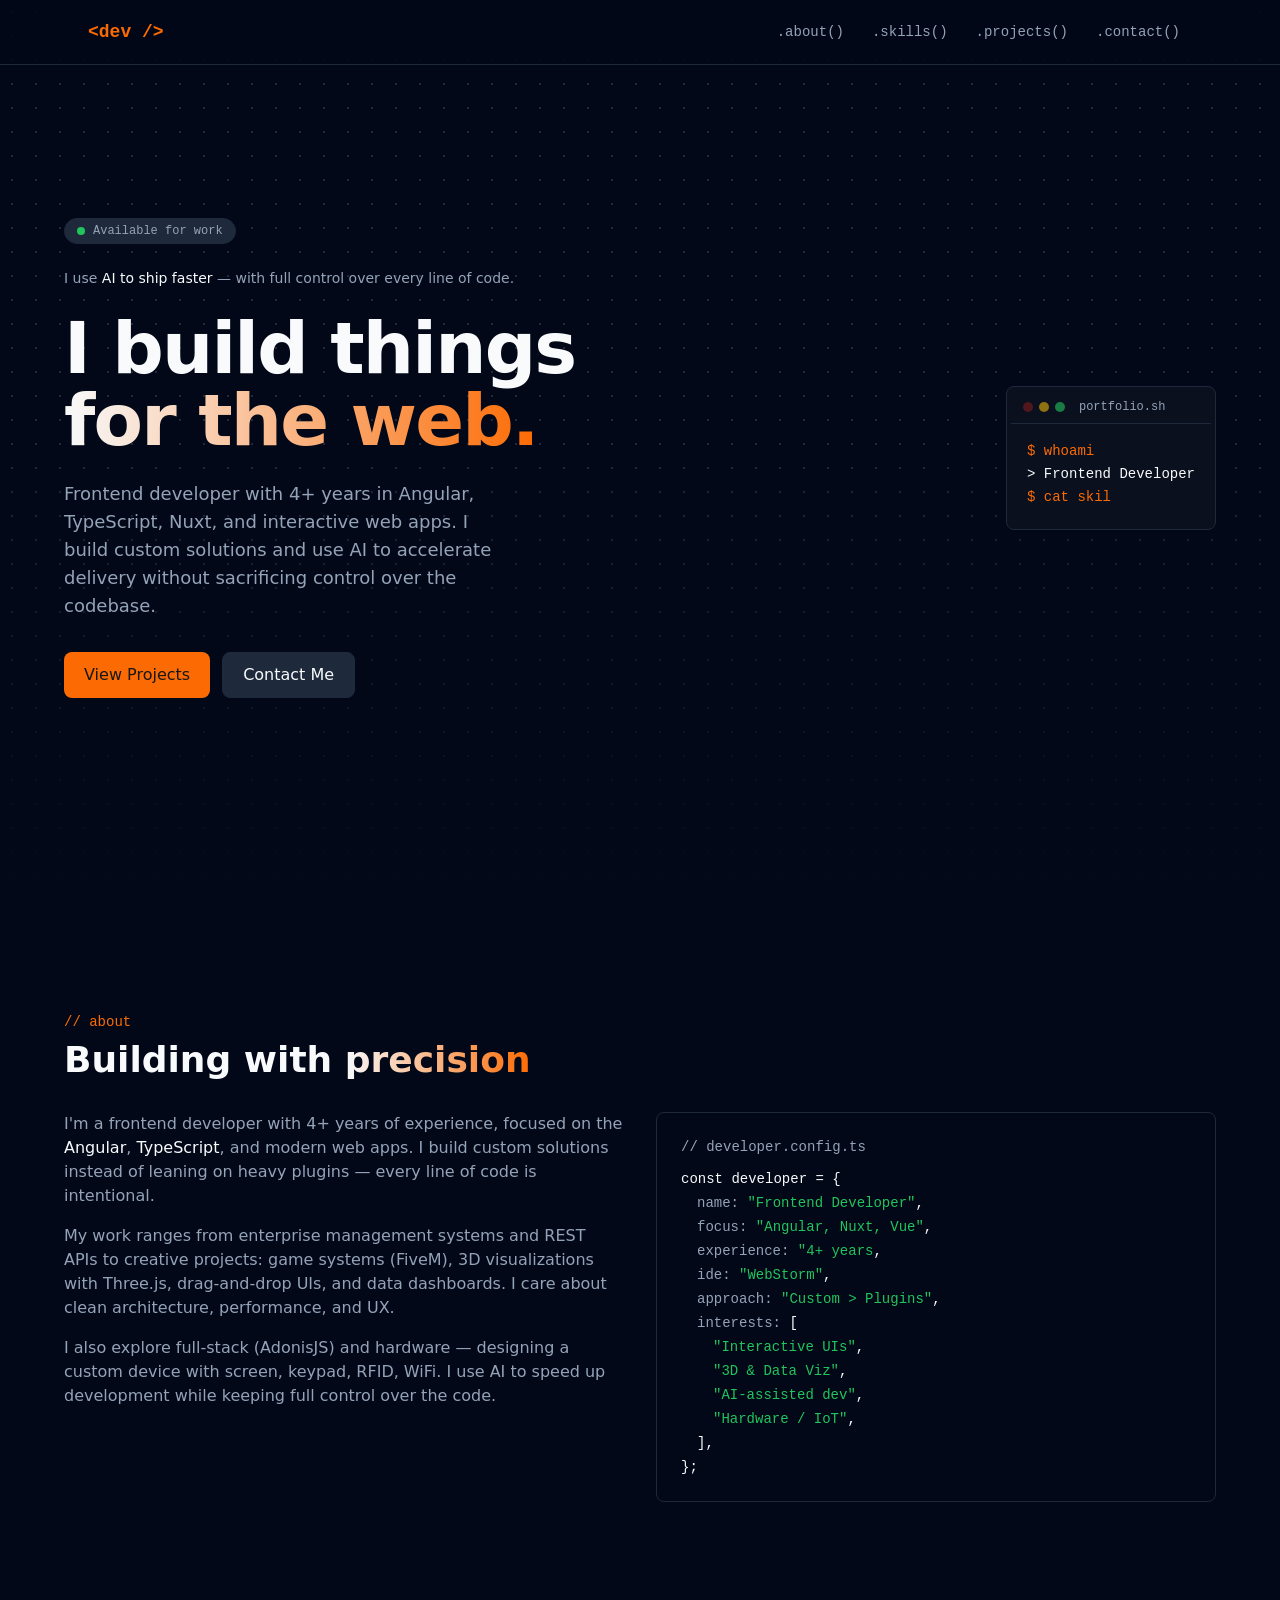
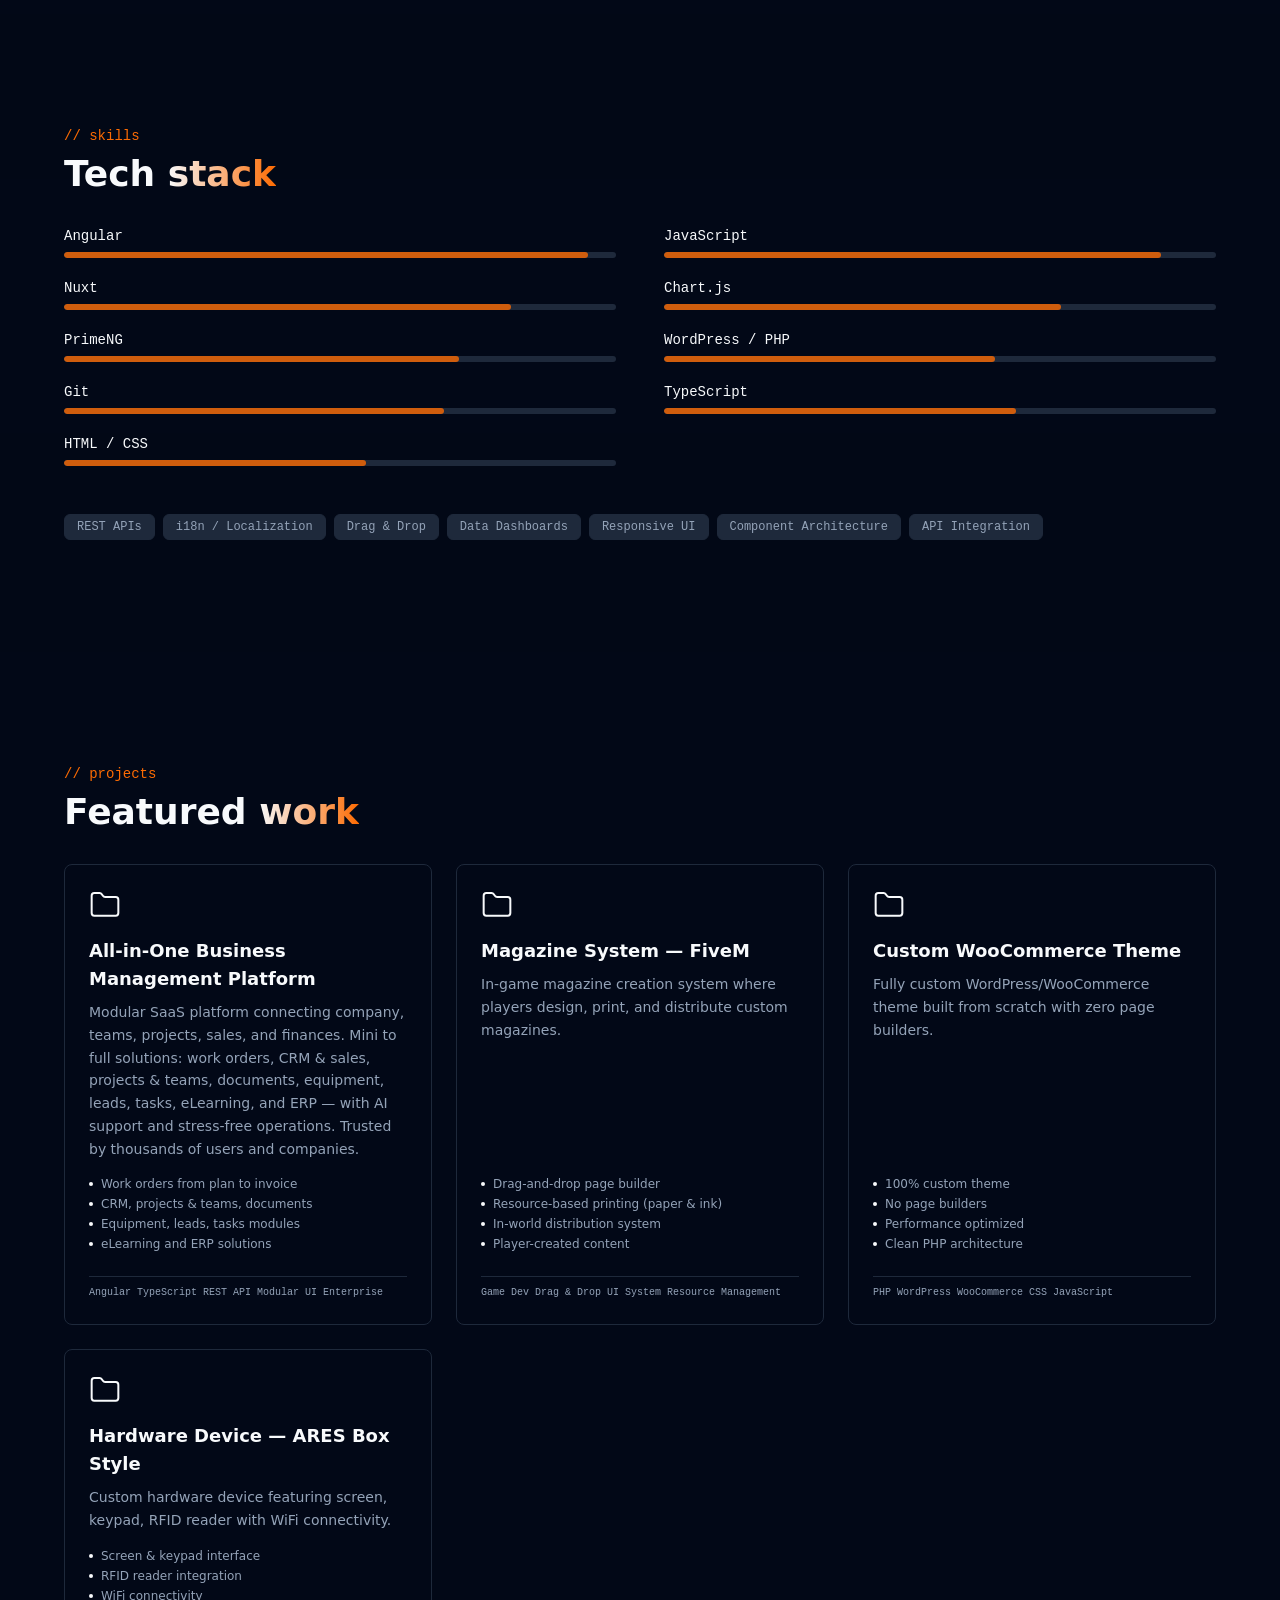
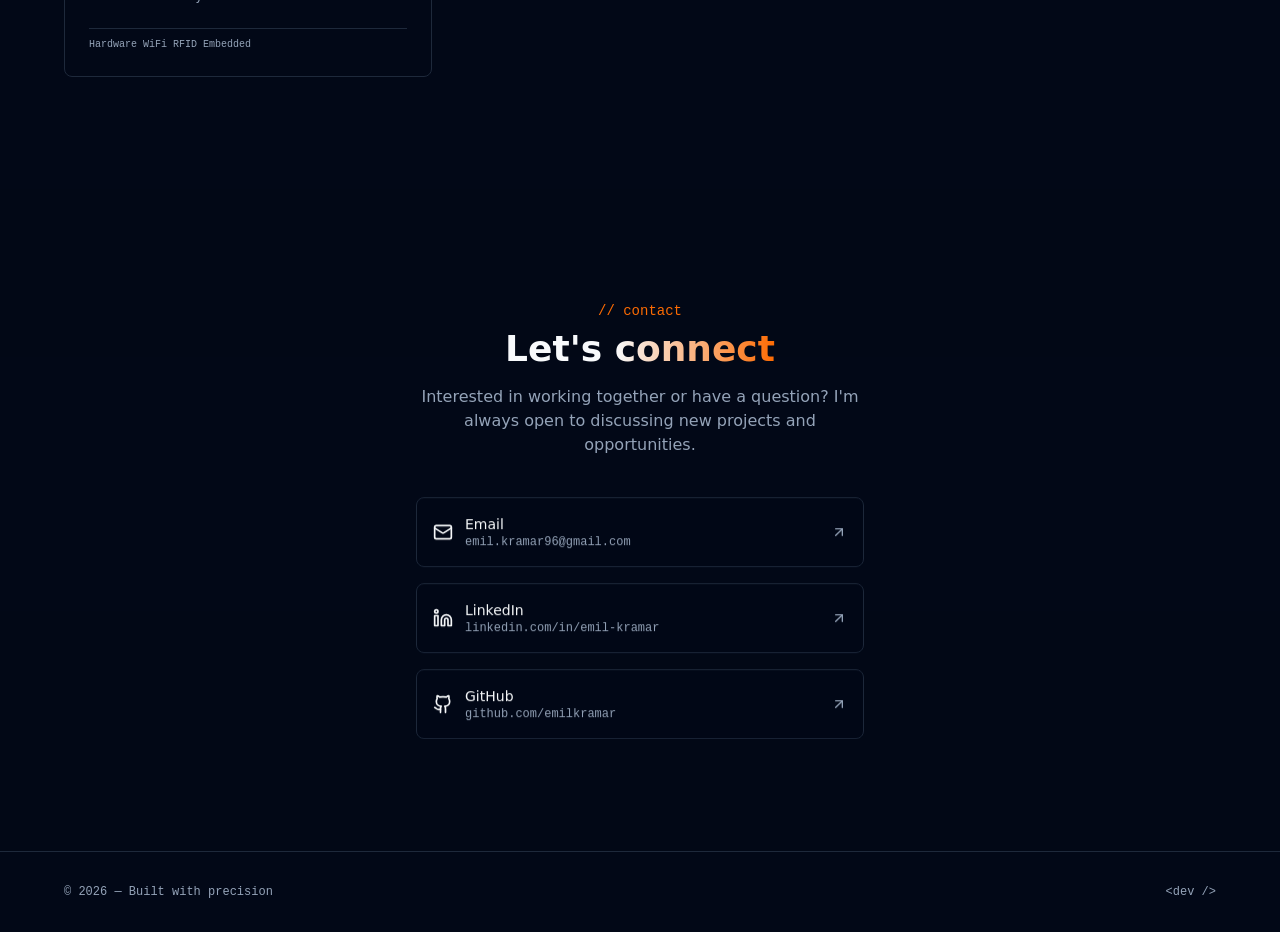
==== commit d10131f0: "chore: mobile responsive fixes" ====
--- a/index.html
+++ b/index.html
@@ -1 +1 @@
-<!DOCTYPE html><html><head><meta charset="utf-8"><meta name="viewport" content="width=device-width, initial-scale=1"><link rel="stylesheet" href="/_nuxt/entry.CVDHx2A9.css" crossorigin><link rel="preload" as="fetch" crossorigin="anonymous" href="/_payload.json?ab3ebd1c-940a-499d-b991-706740bbdeaf"><link rel="modulepreload" as="script" crossorigin href="/_nuxt/D0ESFRKo.js"><script type="module" src="/_nuxt/D0ESFRKo.js" crossorigin></script></head><body><div id="__nuxt"><div class="min-h-screen bg-background"><nav class="fixed top-0 left-0 right-0 z-50 border-b border-border bg-background/80 backdrop-blur-xl"><div class="mx-auto flex max-w-6xl items-center justify-between px-6 py-4"><button type="button" class="font-mono text-lg font-bold text-orange"> &lt;dev /&gt; </button><div class="flex items-center gap-1"><!--[--><button type="button" class="rounded-md px-3 py-1.5 font-mono text-sm text-muted-foreground transition-colors hover:text-orange"> .about() </button><button type="button" class="rounded-md px-3 py-1.5 font-mono text-sm text-muted-foreground transition-colors hover:text-orange"> .skills() </button><button type="button" class="rounded-md px-3 py-1.5 font-mono text-sm text-muted-foreground transition-colors hover:text-orange"> .projects() </button><button type="button" class="rounded-md px-3 py-1.5 font-mono text-sm text-muted-foreground transition-colors hover:text-orange"> .contact() </button><!--]--></div></div></nav><section class="relative flex min-h-screen items-center dot-grid section-padding pt-32"><div class="absolute inset-0 bg-gradient-to-b from-transparent via-transparent to-background"></div><div class="relative mx-auto flex w-full max-w-6xl flex-col items-center gap-12 lg:flex-row lg:items-center lg:justify-between"><div class="flex-1 space-y-6"><div class="inline-flex flex-wrap items-center gap-2 rounded-full border border-border bg-secondary px-3 py-1"><span class="h-2 w-2 rounded-full bg-terminal-green animate-pulse"></span><span class="font-mono text-xs text-muted-foreground">Available for work</span></div><p class="text-sm text-muted-foreground"> I use <span class="font-medium text-foreground">AI to ship faster</span> — with full control over every line of code. </p><h1 class="text-4xl font-bold leading-tight tracking-tight md:text-6xl lg:text-7xl"> I build things <br><span class="gradient-text">for the web.</span></h1><p class="max-w-md text-lg text-muted-foreground"> Frontend developer with 4+ years in Angular, TypeScript, Nuxt, and interactive web apps. I build custom solutions and use AI to accelerate delivery without sacrificing control over the codebase. </p><div class="flex gap-3 pt-2"><button type="button" class="btn-orange rounded-lg px-5 py-2.5 font-medium transition-all"> View Projects </button><button type="button" class="rounded-lg border border-border bg-secondary px-5 py-2.5 font-medium text-secondary-foreground transition-colors hover:border-primary/30"> Contact Me </button></div></div><div class="shrink-0"><div class="w-full max-w-lg rounded-lg border border-border bg-terminal-bg p-1"><div class="flex items-center gap-1.5 border-b border-border px-3 py-2"><div class="h-2.5 w-2.5 rounded-full bg-destructive/60"></div><div class="h-2.5 w-2.5 rounded-full bg-yellow-500/60"></div><div class="h-2.5 w-2.5 rounded-full bg-terminal-green/60"></div><span class="ml-2 font-mono text-xs text-muted-foreground">portfolio.sh</span></div><div class="p-4 font-mono text-sm leading-relaxed"><!--[--><!--]--><!----></div></div></div></div></section><section id="about" class="section-padding"><div class="mx-auto max-w-6xl"><div><h2 class="mb-2 font-mono text-sm text-orange">// about</h2><h3 class="mb-8 text-3xl font-bold md:text-4xl"> Building with <span class="gradient-text">precision</span></h3></div><div class="grid gap-8 md:grid-cols-2"><div class="space-y-4 text-muted-foreground"><p> I&#39;m a frontend developer with 4+ years of experience, focused on the <span class="font-medium text-foreground">Angular</span>, <span class="font-medium text-foreground">TypeScript</span>, and modern web apps. I build custom solutions instead of leaning on heavy plugins — every line of code is intentional. </p><p> My work ranges from enterprise management systems and REST APIs to creative projects: game systems (FiveM), 3D visualizations with Three.js, drag-and-drop UIs, and data dashboards. I care about clean architecture, performance, and UX. </p><p> I also explore full-stack (AdonisJS) and hardware — designing a custom device with screen, keypad, RFID, WiFi. I use AI to speed up development while keeping full control over the code. </p></div><div class="rounded-lg border border-border bg-card p-6 font-mono text-sm"><div class="mb-3 text-muted-foreground">// developer.config.ts</div><div class="space-y-1"><div><span class="text-primary">const</span> developer = {</div><div class="pl-4"><span class="text-muted-foreground">name:</span> <span class="text-terminal-green">&quot;Frontend Developer&quot;</span>,</div><div class="pl-4"><span class="text-muted-foreground">focus:</span> <span class="text-terminal-green">&quot;Angular, Nuxt, Vue&quot;</span>,</div><div class="pl-4"><span class="text-muted-foreground">experience:</span> <span class="text-terminal-green">&quot;4+ years</span>,</div><div class="pl-4"><span class="text-muted-foreground">ide:</span> <span class="text-terminal-green">&quot;WebStorm&quot;</span>,</div><div class="pl-4"><span class="text-muted-foreground">approach:</span> <span class="text-terminal-green">&quot;Custom &gt; Plugins&quot;</span>,</div><div class="pl-4"><span class="text-muted-foreground">interests:</span> [</div><div class="pl-8"><span class="text-terminal-green">&quot;Interactive UIs&quot;</span>,</div><div class="pl-8"><span class="text-terminal-green">&quot;3D &amp; Data Viz&quot;</span>,</div><div class="pl-8"><span class="text-terminal-green">&quot;AI-assisted dev&quot;</span>,</div><div class="pl-8"><span class="text-terminal-green">&quot;Hardware / IoT&quot;</span>,</div><div class="pl-4">],</div><div>};</div></div></div></div></div></section><section id="skills" class="section-padding bg-card/50"><div class="mx-auto max-w-6xl"><div duration="500"><h2 class="mb-2 font-mono text-sm text-orange">// skills</h2><h3 class="mb-8 text-3xl font-bold md:text-4xl"> Tech <span class="gradient-text">stack</span></h3></div><div class="grid gap-x-12 gap-y-5 md:grid-cols-2"><!--[--><div delay="0" duration="400" class="group"><div class="mb-1.5 flex items-center justify-between"><span class="font-mono text-sm text-foreground">Angular</span><span class="font-mono text-xs text-muted-foreground opacity-0 transition-opacity group-hover:opacity-100">95%</span></div><div class="h-1.5 overflow-hidden rounded-full bg-secondary"><div delay="200" duration="800" class="h-full rounded-full opacity-80 skill-bar-core"></div></div></div><div delay="50" duration="400" class="group"><div class="mb-1.5 flex items-center justify-between"><span class="font-mono text-sm text-foreground">JavaScript</span><span class="font-mono text-xs text-muted-foreground opacity-0 transition-opacity group-hover:opacity-100">90%</span></div><div class="h-1.5 overflow-hidden rounded-full bg-secondary"><div delay="250" duration="800" class="h-full rounded-full opacity-80 skill-bar-core"></div></div></div><div delay="100" duration="400" class="group"><div class="mb-1.5 flex items-center justify-between"><span class="font-mono text-sm text-foreground">Nuxt</span><span class="font-mono text-xs text-muted-foreground opacity-0 transition-opacity group-hover:opacity-100">82%</span></div><div class="h-1.5 overflow-hidden rounded-full bg-secondary"><div delay="300" duration="800" class="h-full rounded-full opacity-80 skill-bar-frameworks"></div></div></div><div delay="150" duration="400" class="group"><div class="mb-1.5 flex items-center justify-between"><span class="font-mono text-sm text-foreground">Chart.js</span><span class="font-mono text-xs text-muted-foreground opacity-0 transition-opacity group-hover:opacity-100">75%</span></div><div class="h-1.5 overflow-hidden rounded-full bg-secondary"><div delay="350" duration="800" class="h-full rounded-full opacity-80 skill-bar-libraries"></div></div></div><div delay="200" duration="400" class="group"><div class="mb-1.5 flex items-center justify-between"><span class="font-mono text-sm text-foreground">PrimeNG</span><span class="font-mono text-xs text-muted-foreground opacity-0 transition-opacity group-hover:opacity-100">78%</span></div><div class="h-1.5 overflow-hidden rounded-full bg-secondary"><div delay="400" duration="800" class="h-full rounded-full opacity-80 skill-bar-libraries"></div></div></div><div delay="250" duration="400" class="group"><div class="mb-1.5 flex items-center justify-between"><span class="font-mono text-sm text-foreground">WordPress / PHP</span><span class="font-mono text-xs text-muted-foreground opacity-0 transition-opacity group-hover:opacity-100">70%</span></div><div class="h-1.5 overflow-hidden rounded-full bg-secondary"><div delay="450" duration="800" class="h-full rounded-full opacity-80 skill-bar-other"></div></div></div><div delay="300" duration="400" class="group"><div class="mb-1.5 flex items-center justify-between"><span class="font-mono text-sm text-foreground">Git</span><span class="font-mono text-xs text-muted-foreground opacity-0 transition-opacity group-hover:opacity-100">88%</span></div><div class="h-1.5 overflow-hidden rounded-full bg-secondary"><div delay="500" duration="800" class="h-full rounded-full opacity-80 skill-bar-tools"></div></div></div><div delay="350" duration="400" class="group"><div class="mb-1.5 flex items-center justify-between"><span class="font-mono text-sm text-foreground">TypeScript</span><span class="font-mono text-xs text-muted-foreground opacity-0 transition-opacity group-hover:opacity-100">92%</span></div><div class="h-1.5 overflow-hidden rounded-full bg-secondary"><div delay="550" duration="800" class="h-full rounded-full opacity-80 skill-bar-core"></div></div></div><div delay="400" duration="400" class="group"><div class="mb-1.5 flex items-center justify-between"><span class="font-mono text-sm text-foreground">HTML / CSS</span><span class="font-mono text-xs text-muted-foreground opacity-0 transition-opacity group-hover:opacity-100">93%</span></div><div class="h-1.5 overflow-hidden rounded-full bg-secondary"><div delay="600" duration="800" class="h-full rounded-full opacity-80 skill-bar-core"></div></div></div><!--]--></div><div delay="400" duration="500" class="mt-12 flex flex-wrap gap-2"><!--[--><span class="rounded-md border border-border bg-secondary px-3 py-1 font-mono text-xs text-muted-foreground">REST APIs</span><span class="rounded-md border border-border bg-secondary px-3 py-1 font-mono text-xs text-muted-foreground">i18n / Localization</span><span class="rounded-md border border-border bg-secondary px-3 py-1 font-mono text-xs text-muted-foreground">Drag &amp; Drop</span><span class="rounded-md border border-border bg-secondary px-3 py-1 font-mono text-xs text-muted-foreground">Data Dashboards</span><span class="rounded-md border border-border bg-secondary px-3 py-1 font-mono text-xs text-muted-foreground">Responsive UI</span><span class="rounded-md border border-border bg-secondary px-3 py-1 font-mono text-xs text-muted-foreground">Component Architecture</span><span class="rounded-md border border-border bg-secondary px-3 py-1 font-mono text-xs text-muted-foreground">API Integration</span><!--]--></div></div></section><section id="projects" class="section-padding"><div class="mx-auto max-w-6xl"><div duration="500"><h2 class="mb-2 font-mono text-sm text-orange">// projects</h2><h3 class="mb-8 text-3xl font-bold md:text-4xl"> Featured <span class="gradient-text">work</span></h3></div><div class="grid gap-6 sm:grid-cols-2 lg:grid-cols-3"><!--[--><div delay="0" duration="400" class="group project-card flex flex-col rounded-lg border border-border bg-card p-6 transition-colors"><div class="mb-4 flex items-start justify-between"><svg xmlns="http://www.w3.org/2000/svg" width="32" height="32" viewBox="0 0 24 24" fill="none" stroke="currentColor" stroke-width="1.5" stroke-linecap="round" stroke-linejoin="round" class="lucide text-primary lucide-folder-icon lucide-folder text-primary" aria-hidden="true"><path d="M20 20a2 2 0 0 0 2-2V8a2 2 0 0 0-2-2h-7.9a2 2 0 0 1-1.69-.9L9.6 3.9A2 2 0 0 0 7.93 3H4a2 2 0 0 0-2 2v13a2 2 0 0 0 2 2Z"></path></svg><div class="flex gap-2"><!----></div></div><h4 class="project-card-title mb-2 text-lg font-semibold text-foreground transition-colors">All-in-One Business Management Platform</h4><p class="mb-4 flex-1 text-sm leading-relaxed text-muted-foreground">Modular SaaS platform connecting company, teams, projects, sales, and finances. Mini to full solutions: work orders, CRM &amp; sales, projects &amp; teams, documents, equipment, leads, tasks, eLearning, and ERP — with AI support and stress-free operations. Trusted by thousands of users and companies.</p><ul class="mb-6 space-y-1"><!--[--><li class="flex items-center gap-2 text-xs text-muted-foreground"><span class="project-card-dot h-1 w-1 shrink-0 rounded-full bg-primary transition-colors"></span> Work orders from plan to invoice</li><li class="flex items-center gap-2 text-xs text-muted-foreground"><span class="project-card-dot h-1 w-1 shrink-0 rounded-full bg-primary transition-colors"></span> CRM, projects &amp; teams, documents</li><li class="flex items-center gap-2 text-xs text-muted-foreground"><span class="project-card-dot h-1 w-1 shrink-0 rounded-full bg-primary transition-colors"></span> Equipment, leads, tasks modules</li><li class="flex items-center gap-2 text-xs text-muted-foreground"><span class="project-card-dot h-1 w-1 shrink-0 rounded-full bg-primary transition-colors"></span> eLearning and ERP solutions</li><!--]--></ul><div class="flex flex-wrap gap-1.5 border-t border-border pt-2"><!--[--><span class="font-mono text-[10px] text-muted-foreground">Angular</span><span class="font-mono text-[10px] text-muted-foreground">TypeScript</span><span class="font-mono text-[10px] text-muted-foreground">REST API</span><span class="font-mono text-[10px] text-muted-foreground">Modular UI</span><span class="font-mono text-[10px] text-muted-foreground">Enterprise</span><!--]--></div></div><div delay="100" duration="400" class="group project-card flex flex-col rounded-lg border border-border bg-card p-6 transition-colors"><div class="mb-4 flex items-start justify-between"><svg xmlns="http://www.w3.org/2000/svg" width="32" height="32" viewBox="0 0 24 24" fill="none" stroke="currentColor" stroke-width="1.5" stroke-linecap="round" stroke-linejoin="round" class="lucide text-primary lucide-folder-icon lucide-folder text-primary" aria-hidden="true"><path d="M20 20a2 2 0 0 0 2-2V8a2 2 0 0 0-2-2h-7.9a2 2 0 0 1-1.69-.9L9.6 3.9A2 2 0 0 0 7.93 3H4a2 2 0 0 0-2 2v13a2 2 0 0 0 2 2Z"></path></svg><div class="flex gap-2"><!----></div></div><h4 class="project-card-title mb-2 text-lg font-semibold text-foreground transition-colors">Magazine System — FiveM</h4><p class="mb-4 flex-1 text-sm leading-relaxed text-muted-foreground">In-game magazine creation system where players design, print, and distribute custom magazines.</p><ul class="mb-6 space-y-1"><!--[--><li class="flex items-center gap-2 text-xs text-muted-foreground"><span class="project-card-dot h-1 w-1 shrink-0 rounded-full bg-primary transition-colors"></span> Drag-and-drop page builder</li><li class="flex items-center gap-2 text-xs text-muted-foreground"><span class="project-card-dot h-1 w-1 shrink-0 rounded-full bg-primary transition-colors"></span> Resource-based printing (paper &amp; ink)</li><li class="flex items-center gap-2 text-xs text-muted-foreground"><span class="project-card-dot h-1 w-1 shrink-0 rounded-full bg-primary transition-colors"></span> In-world distribution system</li><li class="flex items-center gap-2 text-xs text-muted-foreground"><span class="project-card-dot h-1 w-1 shrink-0 rounded-full bg-primary transition-colors"></span> Player-created content</li><!--]--></ul><div class="flex flex-wrap gap-1.5 border-t border-border pt-2"><!--[--><span class="font-mono text-[10px] text-muted-foreground">Game Dev</span><span class="font-mono text-[10px] text-muted-foreground">Drag &amp; Drop</span><span class="font-mono text-[10px] text-muted-foreground">UI System</span><span class="font-mono text-[10px] text-muted-foreground">Resource Management</span><!--]--></div></div><div delay="200" duration="400" class="group project-card flex flex-col rounded-lg border border-border bg-card p-6 transition-colors"><div class="mb-4 flex items-start justify-between"><svg xmlns="http://www.w3.org/2000/svg" width="32" height="32" viewBox="0 0 24 24" fill="none" stroke="currentColor" stroke-width="1.5" stroke-linecap="round" stroke-linejoin="round" class="lucide text-primary lucide-folder-icon lucide-folder text-primary" aria-hidden="true"><path d="M20 20a2 2 0 0 0 2-2V8a2 2 0 0 0-2-2h-7.9a2 2 0 0 1-1.69-.9L9.6 3.9A2 2 0 0 0 7.93 3H4a2 2 0 0 0-2 2v13a2 2 0 0 0 2 2Z"></path></svg><div class="flex gap-2"><!----></div></div><h4 class="project-card-title mb-2 text-lg font-semibold text-foreground transition-colors">Custom WooCommerce Theme</h4><p class="mb-4 flex-1 text-sm leading-relaxed text-muted-foreground">Fully custom WordPress/WooCommerce theme built from scratch with zero page builders.</p><ul class="mb-6 space-y-1"><!--[--><li class="flex items-center gap-2 text-xs text-muted-foreground"><span class="project-card-dot h-1 w-1 shrink-0 rounded-full bg-primary transition-colors"></span> 100% custom theme</li><li class="flex items-center gap-2 text-xs text-muted-foreground"><span class="project-card-dot h-1 w-1 shrink-0 rounded-full bg-primary transition-colors"></span> No page builders</li><li class="flex items-center gap-2 text-xs text-muted-foreground"><span class="project-card-dot h-1 w-1 shrink-0 rounded-full bg-primary transition-colors"></span> Performance optimized</li><li class="flex items-center gap-2 text-xs text-muted-foreground"><span class="project-card-dot h-1 w-1 shrink-0 rounded-full bg-primary transition-colors"></span> Clean PHP architecture</li><!--]--></ul><div class="flex flex-wrap gap-1.5 border-t border-border pt-2"><!--[--><span class="font-mono text-[10px] text-muted-foreground">PHP</span><span class="font-mono text-[10px] text-muted-foreground">WordPress</span><span class="font-mono text-[10px] text-muted-foreground">WooCommerce</span><span class="font-mono text-[10px] text-muted-foreground">CSS</span><span class="font-mono text-[10px] text-muted-foreground">JavaScript</span><!--]--></div></div><div delay="300" duration="400" class="group project-card flex flex-col rounded-lg border border-border bg-card p-6 transition-colors"><div class="mb-4 flex items-start justify-between"><svg xmlns="http://www.w3.org/2000/svg" width="32" height="32" viewBox="0 0 24 24" fill="none" stroke="currentColor" stroke-width="1.5" stroke-linecap="round" stroke-linejoin="round" class="lucide text-primary lucide-folder-icon lucide-folder text-primary" aria-hidden="true"><path d="M20 20a2 2 0 0 0 2-2V8a2 2 0 0 0-2-2h-7.9a2 2 0 0 1-1.69-.9L9.6 3.9A2 2 0 0 0 7.93 3H4a2 2 0 0 0-2 2v13a2 2 0 0 0 2 2Z"></path></svg><div class="flex gap-2"><!----></div></div><h4 class="project-card-title mb-2 text-lg font-semibold text-foreground transition-colors">Hardware Device — ARES Box Style</h4><p class="mb-4 flex-1 text-sm leading-relaxed text-muted-foreground">Custom hardware device featuring screen, keypad, RFID reader with WiFi connectivity.</p><ul class="mb-6 space-y-1"><!--[--><li class="flex items-center gap-2 text-xs text-muted-foreground"><span class="project-card-dot h-1 w-1 shrink-0 rounded-full bg-primary transition-colors"></span> Screen &amp; keypad interface</li><li class="flex items-center gap-2 text-xs text-muted-foreground"><span class="project-card-dot h-1 w-1 shrink-0 rounded-full bg-primary transition-colors"></span> RFID reader integration</li><li class="flex items-center gap-2 text-xs text-muted-foreground"><span class="project-card-dot h-1 w-1 shrink-0 rounded-full bg-primary transition-colors"></span> WiFi connectivity</li><!--]--></ul><div class="flex flex-wrap gap-1.5 border-t border-border pt-2"><!--[--><span class="font-mono text-[10px] text-muted-foreground">Hardware</span><span class="font-mono text-[10px] text-muted-foreground">WiFi</span><span class="font-mono text-[10px] text-muted-foreground">RFID</span><span class="font-mono text-[10px] text-muted-foreground">Embedded</span><!--]--></div></div><!--]--></div></div></section><section id="contact" class="section-padding bg-card/50"><div class="mx-auto max-w-6xl"><div duration="500" class="text-center"><h2 class="mb-2 font-mono text-sm text-orange">// contact</h2><h3 class="mb-4 text-3xl font-bold md:text-4xl"> Let&#39;s <span class="gradient-text">connect</span></h3><p class="mx-auto mb-10 max-w-md text-muted-foreground"> Interested in working together or have a question? I&#39;m always open to discussing new projects and opportunities. </p></div><div delay="200" duration="500" class="mx-auto flex max-w-md flex-col gap-4"><a href="mailto:emil.kramar96@gmail.com" class="contact-link-card group flex items-center justify-between rounded-lg border border-border bg-card p-4 transition-all card-hover"><div class="flex items-center gap-3"><svg xmlns="http://www.w3.org/2000/svg" width="20" height="20" viewBox="0 0 24 24" fill="none" stroke="currentColor" stroke-width="2" stroke-linecap="round" stroke-linejoin="round" class="lucide text-primary lucide-mail-icon lucide-mail text-primary" aria-hidden="true"><path d="m22 7-8.991 5.727a2 2 0 0 1-2.009 0L2 7"></path><rect x="2" y="4" width="20" height="16" rx="2"></rect></svg><div><div class="text-sm font-medium text-foreground">Email</div><div class="font-mono text-xs text-muted-foreground">emil.kramar96@gmail.com</div></div></div><svg xmlns="http://www.w3.org/2000/svg" width="24" height="24" viewBox="0 0 24 24" fill="none" stroke="currentColor" stroke-width="2" stroke-linecap="round" stroke-linejoin="round" class="lucide contact-link-arrow h-4 w-4 text-muted-foreground transition-transform group-hover:-translate-y-0.5 group-hover:translate-x-0.5 lucide-arrow-up-right-icon lucide-arrow-up-right contact-link-arrow h-4 w-4 text-muted-foreground transition-transform group-hover:-translate-y-0.5 group-hover:translate-x-0.5" aria-hidden="true"><path d="M7 7h10v10"></path><path d="M7 17 17 7"></path></svg></a><a href="https://www.linkedin.com/in/emil-kramar/" target="_blank" rel="noopener noreferrer" class="contact-link-card group flex items-center justify-between rounded-lg border border-border bg-card p-4 transition-all card-hover"><div class="flex items-center gap-3"><svg xmlns="http://www.w3.org/2000/svg" width="20" height="20" viewBox="0 0 24 24" fill="none" stroke="currentColor" stroke-width="2" stroke-linecap="round" stroke-linejoin="round" class="lucide text-primary lucide-linkedin-icon lucide-linkedin text-primary" aria-hidden="true"><path d="M16 8a6 6 0 0 1 6 6v7h-4v-7a2 2 0 0 0-2-2 2 2 0 0 0-2 2v7h-4v-7a6 6 0 0 1 6-6z"></path><rect width="4" height="12" x="2" y="9"></rect><circle cx="4" cy="4" r="2"></circle></svg><div><div class="text-sm font-medium text-foreground">LinkedIn</div><div class="font-mono text-xs text-muted-foreground">linkedin.com/in/emil-kramar</div></div></div><svg xmlns="http://www.w3.org/2000/svg" width="24" height="24" viewBox="0 0 24 24" fill="none" stroke="currentColor" stroke-width="2" stroke-linecap="round" stroke-linejoin="round" class="lucide contact-link-arrow h-4 w-4 text-muted-foreground transition-transform group-hover:-translate-y-0.5 group-hover:translate-x-0.5 lucide-arrow-up-right-icon lucide-arrow-up-right contact-link-arrow h-4 w-4 text-muted-foreground transition-transform group-hover:-translate-y-0.5 group-hover:translate-x-0.5" aria-hidden="true"><path d="M7 7h10v10"></path><path d="M7 17 17 7"></path></svg></a><a href="https://github.com/emilkramar" target="_blank" rel="noopener noreferrer" class="contact-link-card group flex items-center justify-between rounded-lg border border-border bg-card p-4 transition-all card-hover"><div class="flex items-center gap-3"><svg xmlns="http://www.w3.org/2000/svg" width="20" height="20" viewBox="0 0 24 24" fill="none" stroke="currentColor" stroke-width="2" stroke-linecap="round" stroke-linejoin="round" class="lucide text-primary lucide-github-icon lucide-github text-primary" aria-hidden="true"><path d="M15 22v-4a4.8 4.8 0 0 0-1-3.5c3 0 6-2 6-5.5.08-1.25-.27-2.48-1-3.5.28-1.15.28-2.35 0-3.5 0 0-1 0-3 1.5-2.64-.5-5.36-.5-8 0C6 2 5 2 5 2c-.3 1.15-.3 2.35 0 3.5A5.403 5.403 0 0 0 4 9c0 3.5 3 5.5 6 5.5-.39.49-.68 1.05-.85 1.65-.17.6-.22 1.23-.15 1.85v4"></path><path d="M9 18c-4.51 2-5-2-7-2"></path></svg><div><div class="text-sm font-medium text-foreground">GitHub</div><div class="font-mono text-xs text-muted-foreground">github.com/emilkramar</div></div></div><svg xmlns="http://www.w3.org/2000/svg" width="24" height="24" viewBox="0 0 24 24" fill="none" stroke="currentColor" stroke-width="2" stroke-linecap="round" stroke-linejoin="round" class="lucide contact-link-arrow h-4 w-4 text-muted-foreground transition-transform group-hover:-translate-y-0.5 group-hover:translate-x-0.5 lucide-arrow-up-right-icon lucide-arrow-up-right contact-link-arrow h-4 w-4 text-muted-foreground transition-transform group-hover:-translate-y-0.5 group-hover:translate-x-0.5" aria-hidden="true"><path d="M7 7h10v10"></path><path d="M7 17 17 7"></path></svg></a></div></div></section><footer class="border-t border-border px-6 py-8"><div class="mx-auto flex max-w-6xl items-center justify-between"><span class="font-mono text-xs text-muted-foreground"> © 2026 — Built with precision </span><span class="font-mono text-xs text-muted-foreground"> &lt;dev /&gt; </span></div></footer></div></div><div id="teleports"></div><script>window.__NUXT__={};window.__NUXT__.config={public:{motion:{}},app:{baseURL:"/",buildId:"ab3ebd1c-940a-499d-b991-706740bbdeaf",buildAssetsDir:"/_nuxt/",cdnURL:""}}</script><script type="application/json" data-nuxt-data="nuxt-app" data-ssr="true" id="__NUXT_DATA__" data-src="/_payload.json?ab3ebd1c-940a-499d-b991-706740bbdeaf">[{"state":1,"once":3,"_errors":4,"serverRendered":6,"path":7,"prerenderedAt":8},["Reactive",2],{},["Set"],["ShallowReactive",5],{},true,"/",1773310690648]</script></body></html>+<!DOCTYPE html><html><head><meta charset="utf-8"><meta name="viewport" content="width=device-width, initial-scale=1"><link rel="stylesheet" href="/_nuxt/entry.BvJVeonO.css" crossorigin><link rel="preload" as="fetch" crossorigin="anonymous" href="/_payload.json?4b3d0009-052d-4ce3-9e1e-1551782396f5"><link rel="modulepreload" as="script" crossorigin href="/_nuxt/CisTD6m_.js"><script type="module" src="/_nuxt/CisTD6m_.js" crossorigin></script></head><body><div id="__nuxt"><div class="min-h-screen bg-background"><nav class="fixed top-0 left-0 right-0 z-50 border-b border-border bg-background/80 backdrop-blur-xl"><div class="mx-auto flex max-w-6xl items-center justify-between gap-4 px-4 py-3 sm:px-6 sm:py-4"><button type="button" class="shrink-0 font-mono text-base font-bold text-orange sm:text-lg"> &lt;dev /&gt; </button><div class="hidden items-center gap-1 md:flex"><!--[--><button type="button" class="rounded-md px-3 py-1.5 font-mono text-sm text-muted-foreground transition-colors hover:text-orange"> .about() </button><button type="button" class="rounded-md px-3 py-1.5 font-mono text-sm text-muted-foreground transition-colors hover:text-orange"> .skills() </button><button type="button" class="rounded-md px-3 py-1.5 font-mono text-sm text-muted-foreground transition-colors hover:text-orange"> .projects() </button><button type="button" class="rounded-md px-3 py-1.5 font-mono text-sm text-muted-foreground transition-colors hover:text-orange"> .contact() </button><!--]--></div><button type="button" class="flex h-10 w-10 shrink-0 items-center justify-center rounded-md text-muted-foreground transition-colors hover:text-orange md:hidden" aria-label="Toggle menu"><svg xmlns="http://www.w3.org/2000/svg" width="24" height="24" viewBox="0 0 24 24" fill="none" stroke="currentColor" stroke-width="2" stroke-linecap="round" stroke-linejoin="round" class="lucide lucide-menu-icon lucide-menu" aria-hidden="true"><path d="M4 5h16"></path><path d="M4 12h16"></path><path d="M4 19h16"></path></svg></button></div><div class="border-t border-border bg-background/95 backdrop-blur-xl md:hidden" style="display:none;"><div class="mx-auto max-w-6xl space-y-0 px-4 py-3"><!--[--><button type="button" class="block w-full rounded-md px-3 py-3 text-left font-mono text-sm text-muted-foreground transition-colors hover:bg-secondary hover:text-orange"> .about() </button><button type="button" class="block w-full rounded-md px-3 py-3 text-left font-mono text-sm text-muted-foreground transition-colors hover:bg-secondary hover:text-orange"> .skills() </button><button type="button" class="block w-full rounded-md px-3 py-3 text-left font-mono text-sm text-muted-foreground transition-colors hover:bg-secondary hover:text-orange"> .projects() </button><button type="button" class="block w-full rounded-md px-3 py-3 text-left font-mono text-sm text-muted-foreground transition-colors hover:bg-secondary hover:text-orange"> .contact() </button><!--]--></div></div></nav><section class="relative flex min-h-screen items-center dot-grid section-padding pt-32"><div class="absolute inset-0 bg-gradient-to-b from-transparent via-transparent to-background"></div><div class="relative mx-auto flex w-full max-w-6xl flex-col items-center gap-12 lg:flex-row lg:items-center lg:justify-between"><div class="flex-1 space-y-6"><div class="inline-flex flex-wrap items-center gap-2 rounded-full border border-border bg-secondary px-3 py-1"><span class="h-2 w-2 rounded-full bg-terminal-green animate-pulse"></span><span class="font-mono text-xs text-muted-foreground">Available for work</span></div><p class="text-sm text-muted-foreground"> I use <span class="font-medium text-foreground">AI to ship faster</span> — with full control over every line of code. </p><h1 class="text-4xl font-bold leading-tight tracking-tight md:text-6xl lg:text-7xl"> I build things <br><span class="gradient-text">for the web.</span></h1><p class="max-w-md text-lg text-muted-foreground"> Frontend developer with 4+ years in Angular, TypeScript, Nuxt, and interactive web apps. I build custom solutions and use AI to accelerate delivery without sacrificing control over the codebase. </p><div class="flex gap-3 pt-2"><button type="button" class="btn-orange rounded-lg px-5 py-2.5 font-medium transition-all"> View Projects </button><button type="button" class="rounded-lg border border-border bg-secondary px-5 py-2.5 font-medium text-secondary-foreground transition-colors hover:border-primary/30"> Contact Me </button></div></div><div class="shrink-0"><div class="w-full max-w-lg rounded-lg border border-border bg-terminal-bg p-1"><div class="flex items-center gap-1.5 border-b border-border px-3 py-2"><div class="h-2.5 w-2.5 rounded-full bg-destructive/60"></div><div class="h-2.5 w-2.5 rounded-full bg-yellow-500/60"></div><div class="h-2.5 w-2.5 rounded-full bg-terminal-green/60"></div><span class="ml-2 font-mono text-xs text-muted-foreground">portfolio.sh</span></div><div class="p-4 font-mono text-sm leading-relaxed"><!--[--><!--]--><!----></div></div></div></div></section><section id="about" class="section-padding"><div class="mx-auto max-w-6xl"><div><h2 class="mb-2 font-mono text-sm text-orange">// about</h2><h3 class="mb-8 text-3xl font-bold md:text-4xl"> Building with <span class="gradient-text">precision</span></h3></div><div class="grid gap-8 md:grid-cols-2"><div class="space-y-4 text-muted-foreground"><p> I&#39;m a frontend developer with 4+ years of experience, focused on the <span class="font-medium text-foreground">Angular</span>, <span class="font-medium text-foreground">TypeScript</span>, and modern web apps. I build custom solutions instead of leaning on heavy plugins — every line of code is intentional. </p><p> My work ranges from enterprise management systems and REST APIs to creative projects: game systems (FiveM), 3D visualizations with Three.js, drag-and-drop UIs, and data dashboards. I care about clean architecture, performance, and UX. </p><p> I also explore full-stack (AdonisJS) and hardware — designing a custom device with screen, keypad, RFID, WiFi. I use AI to speed up development while keeping full control over the code. </p></div><div class="rounded-lg border border-border bg-card p-6 font-mono text-sm"><div class="mb-3 text-muted-foreground">// developer.config.ts</div><div class="space-y-1"><div><span class="text-primary">const</span> developer = {</div><div class="pl-4"><span class="text-muted-foreground">name:</span> <span class="text-terminal-green">&quot;Frontend Developer&quot;</span>,</div><div class="pl-4"><span class="text-muted-foreground">focus:</span> <span class="text-terminal-green">&quot;Angular, Nuxt, Vue&quot;</span>,</div><div class="pl-4"><span class="text-muted-foreground">experience:</span> <span class="text-terminal-green">&quot;4+ years</span>,</div><div class="pl-4"><span class="text-muted-foreground">ide:</span> <span class="text-terminal-green">&quot;WebStorm&quot;</span>,</div><div class="pl-4"><span class="text-muted-foreground">approach:</span> <span class="text-terminal-green">&quot;Custom &gt; Plugins&quot;</span>,</div><div class="pl-4"><span class="text-muted-foreground">interests:</span> [</div><div class="pl-8"><span class="text-terminal-green">&quot;Interactive UIs&quot;</span>,</div><div class="pl-8"><span class="text-terminal-green">&quot;3D &amp; Data Viz&quot;</span>,</div><div class="pl-8"><span class="text-terminal-green">&quot;AI-assisted dev&quot;</span>,</div><div class="pl-8"><span class="text-terminal-green">&quot;Hardware / IoT&quot;</span>,</div><div class="pl-4">],</div><div>};</div></div></div></div></div></section><section id="skills" class="section-padding bg-card/50"><div class="mx-auto max-w-6xl"><div duration="500"><h2 class="mb-2 font-mono text-sm text-orange">// skills</h2><h3 class="mb-8 text-3xl font-bold md:text-4xl"> Tech <span class="gradient-text">stack</span></h3></div><div class="grid gap-x-12 gap-y-5 md:grid-cols-2"><!--[--><div delay="0" duration="400" class="group"><div class="mb-1.5 flex items-center justify-between"><span class="font-mono text-sm text-foreground">Angular</span><span class="font-mono text-xs text-muted-foreground opacity-0 transition-opacity group-hover:opacity-100">95%</span></div><div class="h-1.5 overflow-hidden rounded-full bg-secondary"><div delay="200" duration="800" class="h-full rounded-full opacity-80 skill-bar-core"></div></div></div><div delay="50" duration="400" class="group"><div class="mb-1.5 flex items-center justify-between"><span class="font-mono text-sm text-foreground">JavaScript</span><span class="font-mono text-xs text-muted-foreground opacity-0 transition-opacity group-hover:opacity-100">90%</span></div><div class="h-1.5 overflow-hidden rounded-full bg-secondary"><div delay="250" duration="800" class="h-full rounded-full opacity-80 skill-bar-core"></div></div></div><div delay="100" duration="400" class="group"><div class="mb-1.5 flex items-center justify-between"><span class="font-mono text-sm text-foreground">Nuxt</span><span class="font-mono text-xs text-muted-foreground opacity-0 transition-opacity group-hover:opacity-100">82%</span></div><div class="h-1.5 overflow-hidden rounded-full bg-secondary"><div delay="300" duration="800" class="h-full rounded-full opacity-80 skill-bar-frameworks"></div></div></div><div delay="150" duration="400" class="group"><div class="mb-1.5 flex items-center justify-between"><span class="font-mono text-sm text-foreground">Chart.js</span><span class="font-mono text-xs text-muted-foreground opacity-0 transition-opacity group-hover:opacity-100">75%</span></div><div class="h-1.5 overflow-hidden rounded-full bg-secondary"><div delay="350" duration="800" class="h-full rounded-full opacity-80 skill-bar-libraries"></div></div></div><div delay="200" duration="400" class="group"><div class="mb-1.5 flex items-center justify-between"><span class="font-mono text-sm text-foreground">PrimeNG</span><span class="font-mono text-xs text-muted-foreground opacity-0 transition-opacity group-hover:opacity-100">78%</span></div><div class="h-1.5 overflow-hidden rounded-full bg-secondary"><div delay="400" duration="800" class="h-full rounded-full opacity-80 skill-bar-libraries"></div></div></div><div delay="250" duration="400" class="group"><div class="mb-1.5 flex items-center justify-between"><span class="font-mono text-sm text-foreground">WordPress / PHP</span><span class="font-mono text-xs text-muted-foreground opacity-0 transition-opacity group-hover:opacity-100">70%</span></div><div class="h-1.5 overflow-hidden rounded-full bg-secondary"><div delay="450" duration="800" class="h-full rounded-full opacity-80 skill-bar-other"></div></div></div><div delay="300" duration="400" class="group"><div class="mb-1.5 flex items-center justify-between"><span class="font-mono text-sm text-foreground">Git</span><span class="font-mono text-xs text-muted-foreground opacity-0 transition-opacity group-hover:opacity-100">88%</span></div><div class="h-1.5 overflow-hidden rounded-full bg-secondary"><div delay="500" duration="800" class="h-full rounded-full opacity-80 skill-bar-tools"></div></div></div><div delay="350" duration="400" class="group"><div class="mb-1.5 flex items-center justify-between"><span class="font-mono text-sm text-foreground">TypeScript</span><span class="font-mono text-xs text-muted-foreground opacity-0 transition-opacity group-hover:opacity-100">92%</span></div><div class="h-1.5 overflow-hidden rounded-full bg-secondary"><div delay="550" duration="800" class="h-full rounded-full opacity-80 skill-bar-core"></div></div></div><div delay="400" duration="400" class="group"><div class="mb-1.5 flex items-center justify-between"><span class="font-mono text-sm text-foreground">HTML / CSS</span><span class="font-mono text-xs text-muted-foreground opacity-0 transition-opacity group-hover:opacity-100">93%</span></div><div class="h-1.5 overflow-hidden rounded-full bg-secondary"><div delay="600" duration="800" class="h-full rounded-full opacity-80 skill-bar-core"></div></div></div><!--]--></div><div delay="400" duration="500" class="mt-12 flex flex-wrap gap-2"><!--[--><span class="rounded-md border border-border bg-secondary px-3 py-1 font-mono text-xs text-muted-foreground">REST APIs</span><span class="rounded-md border border-border bg-secondary px-3 py-1 font-mono text-xs text-muted-foreground">i18n / Localization</span><span class="rounded-md border border-border bg-secondary px-3 py-1 font-mono text-xs text-muted-foreground">Drag &amp; Drop</span><span class="rounded-md border border-border bg-secondary px-3 py-1 font-mono text-xs text-muted-foreground">Data Dashboards</span><span class="rounded-md border border-border bg-secondary px-3 py-1 font-mono text-xs text-muted-foreground">Responsive UI</span><span class="rounded-md border border-border bg-secondary px-3 py-1 font-mono text-xs text-muted-foreground">Component Architecture</span><span class="rounded-md border border-border bg-secondary px-3 py-1 font-mono text-xs text-muted-foreground">API Integration</span><!--]--></div></div></section><section id="projects" class="section-padding"><div class="mx-auto max-w-6xl"><div duration="500"><h2 class="mb-2 font-mono text-sm text-orange">// projects</h2><h3 class="mb-8 text-3xl font-bold md:text-4xl"> Featured <span class="gradient-text">work</span></h3></div><div class="grid gap-6 sm:grid-cols-2 lg:grid-cols-3"><!--[--><div delay="0" duration="400" class="group project-card flex flex-col rounded-lg border border-border bg-card p-6 transition-colors"><div class="mb-4 flex items-start justify-between"><svg xmlns="http://www.w3.org/2000/svg" width="32" height="32" viewBox="0 0 24 24" fill="none" stroke="currentColor" stroke-width="1.5" stroke-linecap="round" stroke-linejoin="round" class="lucide text-primary lucide-folder-icon lucide-folder text-primary" aria-hidden="true"><path d="M20 20a2 2 0 0 0 2-2V8a2 2 0 0 0-2-2h-7.9a2 2 0 0 1-1.69-.9L9.6 3.9A2 2 0 0 0 7.93 3H4a2 2 0 0 0-2 2v13a2 2 0 0 0 2 2Z"></path></svg><div class="flex gap-2"><!----></div></div><h4 class="project-card-title mb-2 text-lg font-semibold text-foreground transition-colors">All-in-One Business Management Platform</h4><p class="mb-4 flex-1 text-sm leading-relaxed text-muted-foreground">Modular SaaS platform connecting company, teams, projects, sales, and finances. Mini to full solutions: work orders, CRM &amp; sales, projects &amp; teams, documents, equipment, leads, tasks, eLearning, and ERP — with AI support and stress-free operations. Trusted by thousands of users and companies.</p><ul class="mb-6 space-y-1"><!--[--><li class="flex items-center gap-2 text-xs text-muted-foreground"><span class="project-card-dot h-1 w-1 shrink-0 rounded-full bg-primary transition-colors"></span> Work orders from plan to invoice</li><li class="flex items-center gap-2 text-xs text-muted-foreground"><span class="project-card-dot h-1 w-1 shrink-0 rounded-full bg-primary transition-colors"></span> CRM, projects &amp; teams, documents</li><li class="flex items-center gap-2 text-xs text-muted-foreground"><span class="project-card-dot h-1 w-1 shrink-0 rounded-full bg-primary transition-colors"></span> Equipment, leads, tasks modules</li><li class="flex items-center gap-2 text-xs text-muted-foreground"><span class="project-card-dot h-1 w-1 shrink-0 rounded-full bg-primary transition-colors"></span> eLearning and ERP solutions</li><!--]--></ul><div class="flex flex-wrap gap-1.5 border-t border-border pt-2"><!--[--><span class="font-mono text-[10px] text-muted-foreground">Angular</span><span class="font-mono text-[10px] text-muted-foreground">TypeScript</span><span class="font-mono text-[10px] text-muted-foreground">REST API</span><span class="font-mono text-[10px] text-muted-foreground">Modular UI</span><span class="font-mono text-[10px] text-muted-foreground">Enterprise</span><!--]--></div></div><div delay="100" duration="400" class="group project-card flex flex-col rounded-lg border border-border bg-card p-6 transition-colors"><div class="mb-4 flex items-start justify-between"><svg xmlns="http://www.w3.org/2000/svg" width="32" height="32" viewBox="0 0 24 24" fill="none" stroke="currentColor" stroke-width="1.5" stroke-linecap="round" stroke-linejoin="round" class="lucide text-primary lucide-folder-icon lucide-folder text-primary" aria-hidden="true"><path d="M20 20a2 2 0 0 0 2-2V8a2 2 0 0 0-2-2h-7.9a2 2 0 0 1-1.69-.9L9.6 3.9A2 2 0 0 0 7.93 3H4a2 2 0 0 0-2 2v13a2 2 0 0 0 2 2Z"></path></svg><div class="flex gap-2"><!----></div></div><h4 class="project-card-title mb-2 text-lg font-semibold text-foreground transition-colors">Magazine System — FiveM</h4><p class="mb-4 flex-1 text-sm leading-relaxed text-muted-foreground">In-game magazine creation system where players design, print, and distribute custom magazines.</p><ul class="mb-6 space-y-1"><!--[--><li class="flex items-center gap-2 text-xs text-muted-foreground"><span class="project-card-dot h-1 w-1 shrink-0 rounded-full bg-primary transition-colors"></span> Drag-and-drop page builder</li><li class="flex items-center gap-2 text-xs text-muted-foreground"><span class="project-card-dot h-1 w-1 shrink-0 rounded-full bg-primary transition-colors"></span> Resource-based printing (paper &amp; ink)</li><li class="flex items-center gap-2 text-xs text-muted-foreground"><span class="project-card-dot h-1 w-1 shrink-0 rounded-full bg-primary transition-colors"></span> In-world distribution system</li><li class="flex items-center gap-2 text-xs text-muted-foreground"><span class="project-card-dot h-1 w-1 shrink-0 rounded-full bg-primary transition-colors"></span> Player-created content</li><!--]--></ul><div class="flex flex-wrap gap-1.5 border-t border-border pt-2"><!--[--><span class="font-mono text-[10px] text-muted-foreground">Game Dev</span><span class="font-mono text-[10px] text-muted-foreground">Drag &amp; Drop</span><span class="font-mono text-[10px] text-muted-foreground">UI System</span><span class="font-mono text-[10px] text-muted-foreground">Resource Management</span><!--]--></div></div><div delay="200" duration="400" class="group project-card flex flex-col rounded-lg border border-border bg-card p-6 transition-colors"><div class="mb-4 flex items-start justify-between"><svg xmlns="http://www.w3.org/2000/svg" width="32" height="32" viewBox="0 0 24 24" fill="none" stroke="currentColor" stroke-width="1.5" stroke-linecap="round" stroke-linejoin="round" class="lucide text-primary lucide-folder-icon lucide-folder text-primary" aria-hidden="true"><path d="M20 20a2 2 0 0 0 2-2V8a2 2 0 0 0-2-2h-7.9a2 2 0 0 1-1.69-.9L9.6 3.9A2 2 0 0 0 7.93 3H4a2 2 0 0 0-2 2v13a2 2 0 0 0 2 2Z"></path></svg><div class="flex gap-2"><!----></div></div><h4 class="project-card-title mb-2 text-lg font-semibold text-foreground transition-colors">Custom WooCommerce Theme</h4><p class="mb-4 flex-1 text-sm leading-relaxed text-muted-foreground">Fully custom WordPress/WooCommerce theme built from scratch with zero page builders.</p><ul class="mb-6 space-y-1"><!--[--><li class="flex items-center gap-2 text-xs text-muted-foreground"><span class="project-card-dot h-1 w-1 shrink-0 rounded-full bg-primary transition-colors"></span> 100% custom theme</li><li class="flex items-center gap-2 text-xs text-muted-foreground"><span class="project-card-dot h-1 w-1 shrink-0 rounded-full bg-primary transition-colors"></span> No page builders</li><li class="flex items-center gap-2 text-xs text-muted-foreground"><span class="project-card-dot h-1 w-1 shrink-0 rounded-full bg-primary transition-colors"></span> Performance optimized</li><li class="flex items-center gap-2 text-xs text-muted-foreground"><span class="project-card-dot h-1 w-1 shrink-0 rounded-full bg-primary transition-colors"></span> Clean PHP architecture</li><!--]--></ul><div class="flex flex-wrap gap-1.5 border-t border-border pt-2"><!--[--><span class="font-mono text-[10px] text-muted-foreground">PHP</span><span class="font-mono text-[10px] text-muted-foreground">WordPress</span><span class="font-mono text-[10px] text-muted-foreground">WooCommerce</span><span class="font-mono text-[10px] text-muted-foreground">CSS</span><span class="font-mono text-[10px] text-muted-foreground">JavaScript</span><!--]--></div></div><div delay="300" duration="400" class="group project-card flex flex-col rounded-lg border border-border bg-card p-6 transition-colors"><div class="mb-4 flex items-start justify-between"><svg xmlns="http://www.w3.org/2000/svg" width="32" height="32" viewBox="0 0 24 24" fill="none" stroke="currentColor" stroke-width="1.5" stroke-linecap="round" stroke-linejoin="round" class="lucide text-primary lucide-folder-icon lucide-folder text-primary" aria-hidden="true"><path d="M20 20a2 2 0 0 0 2-2V8a2 2 0 0 0-2-2h-7.9a2 2 0 0 1-1.69-.9L9.6 3.9A2 2 0 0 0 7.93 3H4a2 2 0 0 0-2 2v13a2 2 0 0 0 2 2Z"></path></svg><div class="flex gap-2"><!----></div></div><h4 class="project-card-title mb-2 text-lg font-semibold text-foreground transition-colors">Hardware Device — ARES Box Style</h4><p class="mb-4 flex-1 text-sm leading-relaxed text-muted-foreground">Custom hardware device featuring screen, keypad, RFID reader with WiFi connectivity.</p><ul class="mb-6 space-y-1"><!--[--><li class="flex items-center gap-2 text-xs text-muted-foreground"><span class="project-card-dot h-1 w-1 shrink-0 rounded-full bg-primary transition-colors"></span> Screen &amp; keypad interface</li><li class="flex items-center gap-2 text-xs text-muted-foreground"><span class="project-card-dot h-1 w-1 shrink-0 rounded-full bg-primary transition-colors"></span> RFID reader integration</li><li class="flex items-center gap-2 text-xs text-muted-foreground"><span class="project-card-dot h-1 w-1 shrink-0 rounded-full bg-primary transition-colors"></span> WiFi connectivity</li><!--]--></ul><div class="flex flex-wrap gap-1.5 border-t border-border pt-2"><!--[--><span class="font-mono text-[10px] text-muted-foreground">Hardware</span><span class="font-mono text-[10px] text-muted-foreground">WiFi</span><span class="font-mono text-[10px] text-muted-foreground">RFID</span><span class="font-mono text-[10px] text-muted-foreground">Embedded</span><!--]--></div></div><!--]--></div></div></section><section id="contact" class="section-padding bg-card/50"><div class="mx-auto max-w-6xl"><div duration="500" class="text-center"><h2 class="mb-2 font-mono text-sm text-orange">// contact</h2><h3 class="mb-4 text-3xl font-bold md:text-4xl"> Let&#39;s <span class="gradient-text">connect</span></h3><p class="mx-auto mb-10 max-w-md text-muted-foreground"> Interested in working together or have a question? I&#39;m always open to discussing new projects and opportunities. </p></div><div delay="200" duration="500" class="mx-auto flex max-w-md flex-col gap-4"><a href="mailto:emil.kramar96@gmail.com" class="contact-link-card group flex items-center justify-between rounded-lg border border-border bg-card p-4 transition-all card-hover"><div class="flex items-center gap-3"><svg xmlns="http://www.w3.org/2000/svg" width="20" height="20" viewBox="0 0 24 24" fill="none" stroke="currentColor" stroke-width="2" stroke-linecap="round" stroke-linejoin="round" class="lucide text-primary lucide-mail-icon lucide-mail text-primary" aria-hidden="true"><path d="m22 7-8.991 5.727a2 2 0 0 1-2.009 0L2 7"></path><rect x="2" y="4" width="20" height="16" rx="2"></rect></svg><div><div class="text-sm font-medium text-foreground">Email</div><div class="font-mono text-xs text-muted-foreground">emil.kramar96@gmail.com</div></div></div><svg xmlns="http://www.w3.org/2000/svg" width="24" height="24" viewBox="0 0 24 24" fill="none" stroke="currentColor" stroke-width="2" stroke-linecap="round" stroke-linejoin="round" class="lucide contact-link-arrow h-4 w-4 text-muted-foreground transition-transform group-hover:-translate-y-0.5 group-hover:translate-x-0.5 lucide-arrow-up-right-icon lucide-arrow-up-right contact-link-arrow h-4 w-4 text-muted-foreground transition-transform group-hover:-translate-y-0.5 group-hover:translate-x-0.5" aria-hidden="true"><path d="M7 7h10v10"></path><path d="M7 17 17 7"></path></svg></a><a href="https://www.linkedin.com/in/emil-kramar/" target="_blank" rel="noopener noreferrer" class="contact-link-card group flex items-center justify-between rounded-lg border border-border bg-card p-4 transition-all card-hover"><div class="flex items-center gap-3"><svg xmlns="http://www.w3.org/2000/svg" width="20" height="20" viewBox="0 0 24 24" fill="none" stroke="currentColor" stroke-width="2" stroke-linecap="round" stroke-linejoin="round" class="lucide text-primary lucide-linkedin-icon lucide-linkedin text-primary" aria-hidden="true"><path d="M16 8a6 6 0 0 1 6 6v7h-4v-7a2 2 0 0 0-2-2 2 2 0 0 0-2 2v7h-4v-7a6 6 0 0 1 6-6z"></path><rect width="4" height="12" x="2" y="9"></rect><circle cx="4" cy="4" r="2"></circle></svg><div><div class="text-sm font-medium text-foreground">LinkedIn</div><div class="font-mono text-xs text-muted-foreground">linkedin.com/in/emil-kramar</div></div></div><svg xmlns="http://www.w3.org/2000/svg" width="24" height="24" viewBox="0 0 24 24" fill="none" stroke="currentColor" stroke-width="2" stroke-linecap="round" stroke-linejoin="round" class="lucide contact-link-arrow h-4 w-4 text-muted-foreground transition-transform group-hover:-translate-y-0.5 group-hover:translate-x-0.5 lucide-arrow-up-right-icon lucide-arrow-up-right contact-link-arrow h-4 w-4 text-muted-foreground transition-transform group-hover:-translate-y-0.5 group-hover:translate-x-0.5" aria-hidden="true"><path d="M7 7h10v10"></path><path d="M7 17 17 7"></path></svg></a><a href="https://github.com/emilkramar" target="_blank" rel="noopener noreferrer" class="contact-link-card group flex items-center justify-between rounded-lg border border-border bg-card p-4 transition-all card-hover"><div class="flex items-center gap-3"><svg xmlns="http://www.w3.org/2000/svg" width="20" height="20" viewBox="0 0 24 24" fill="none" stroke="currentColor" stroke-width="2" stroke-linecap="round" stroke-linejoin="round" class="lucide text-primary lucide-github-icon lucide-github text-primary" aria-hidden="true"><path d="M15 22v-4a4.8 4.8 0 0 0-1-3.5c3 0 6-2 6-5.5.08-1.25-.27-2.48-1-3.5.28-1.15.28-2.35 0-3.5 0 0-1 0-3 1.5-2.64-.5-5.36-.5-8 0C6 2 5 2 5 2c-.3 1.15-.3 2.35 0 3.5A5.403 5.403 0 0 0 4 9c0 3.5 3 5.5 6 5.5-.39.49-.68 1.05-.85 1.65-.17.6-.22 1.23-.15 1.85v4"></path><path d="M9 18c-4.51 2-5-2-7-2"></path></svg><div><div class="text-sm font-medium text-foreground">GitHub</div><div class="font-mono text-xs text-muted-foreground">github.com/emilkramar</div></div></div><svg xmlns="http://www.w3.org/2000/svg" width="24" height="24" viewBox="0 0 24 24" fill="none" stroke="currentColor" stroke-width="2" stroke-linecap="round" stroke-linejoin="round" class="lucide contact-link-arrow h-4 w-4 text-muted-foreground transition-transform group-hover:-translate-y-0.5 group-hover:translate-x-0.5 lucide-arrow-up-right-icon lucide-arrow-up-right contact-link-arrow h-4 w-4 text-muted-foreground transition-transform group-hover:-translate-y-0.5 group-hover:translate-x-0.5" aria-hidden="true"><path d="M7 7h10v10"></path><path d="M7 17 17 7"></path></svg></a></div></div></section><footer class="border-t border-border px-6 py-8"><div class="mx-auto flex max-w-6xl items-center justify-between"><span class="font-mono text-xs text-muted-foreground"> © 2026 — Built with precision </span><span class="font-mono text-xs text-muted-foreground"> &lt;dev /&gt; </span></div></footer></div></div><div id="teleports"></div><script>window.__NUXT__={};window.__NUXT__.config={public:{motion:{}},app:{baseURL:"/",buildId:"4b3d0009-052d-4ce3-9e1e-1551782396f5",buildAssetsDir:"/_nuxt/",cdnURL:""}}</script><script type="application/json" data-nuxt-data="nuxt-app" data-ssr="true" id="__NUXT_DATA__" data-src="/_payload.json?4b3d0009-052d-4ce3-9e1e-1551782396f5">[{"state":1,"once":3,"_errors":4,"serverRendered":6,"path":7,"prerenderedAt":8},["Reactive",2],{},["Set"],["ShallowReactive",5],{},true,"/",1773324178012]</script></body></html>
--- a/_nuxt/entry.BvJVeonO.css
+++ b/_nuxt/entry.BvJVeonO.css
@@ -0,0 +1 @@
+*,::backdrop,:after,:before{--tw-border-spacing-x:0;--tw-border-spacing-y:0;--tw-translate-x:0;--tw-translate-y:0;--tw-rotate:0;--tw-skew-x:0;--tw-skew-y:0;--tw-scale-x:1;--tw-scale-y:1;--tw-pan-x: ;--tw-pan-y: ;--tw-pinch-zoom: ;--tw-scroll-snap-strictness:proximity;--tw-gradient-from-position: ;--tw-gradient-via-position: ;--tw-gradient-to-position: ;--tw-ordinal: ;--tw-slashed-zero: ;--tw-numeric-figure: ;--tw-numeric-spacing: ;--tw-numeric-fraction: ;--tw-ring-inset: ;--tw-ring-offset-width:0px;--tw-ring-offset-color:#fff;--tw-ring-color:#3b82f680;--tw-ring-offset-shadow:0 0 #0000;--tw-ring-shadow:0 0 #0000;--tw-shadow:0 0 #0000;--tw-shadow-colored:0 0 #0000;--tw-blur: ;--tw-brightness: ;--tw-contrast: ;--tw-grayscale: ;--tw-hue-rotate: ;--tw-invert: ;--tw-saturate: ;--tw-sepia: ;--tw-drop-shadow: ;--tw-backdrop-blur: ;--tw-backdrop-brightness: ;--tw-backdrop-contrast: ;--tw-backdrop-grayscale: ;--tw-backdrop-hue-rotate: ;--tw-backdrop-invert: ;--tw-backdrop-opacity: ;--tw-backdrop-saturate: ;--tw-backdrop-sepia: ;--tw-contain-size: ;--tw-contain-layout: ;--tw-contain-paint: ;--tw-contain-style: }:host,html{line-height:1.5;-webkit-text-size-adjust:100%;font-family:ui-sans-serif,system-ui,sans-serif,Apple Color Emoji,Segoe UI Emoji,Segoe UI Symbol,Noto Color Emoji;font-feature-settings:normal;font-variation-settings:normal;tab-size:4;-webkit-tap-highlight-color:transparent}sub,sup{font-size:75%;line-height:0;position:relative;vertical-align:initial}button,input:where([type=button]),input:where([type=reset]),input:where([type=submit]){-webkit-appearance:button;background-color:initial;background-image:none}progress{vertical-align:initial}.gap-x-12{column-gap:3rem}.from-transparent{--tw-gradient-from:#0000 var(--tw-gradient-from-position);--tw-gradient-to:#0000 var(--tw-gradient-to-position);--tw-gradient-stops:var(--tw-gradient-from),var(--tw-gradient-to)}.via-transparent{--tw-gradient-to:#0000 var(--tw-gradient-to-position);--tw-gradient-stops:var(--tw-gradient-from),#0000 var(--tw-gradient-via-position),var(--tw-gradient-to)}*,:after,:before{--tw-border-spacing-x:0;--tw-border-spacing-y:0;--tw-translate-x:0;--tw-translate-y:0;--tw-rotate:0;--tw-skew-x:0;--tw-skew-y:0;--tw-scale-x:1;--tw-scale-y:1;--tw-pan-x: ;--tw-pan-y: ;--tw-pinch-zoom: ;--tw-scroll-snap-strictness:proximity;--tw-gradient-from-position: ;--tw-gradient-via-position: ;--tw-gradient-to-position: ;--tw-ordinal: ;--tw-slashed-zero: ;--tw-numeric-figure: ;--tw-numeric-spacing: ;--tw-numeric-fraction: ;--tw-ring-inset: ;--tw-ring-offset-width:0px;--tw-ring-offset-color:#fff;--tw-ring-color:rgba(59,130,246,.5);--tw-ring-offset-shadow:0 0 #0000;--tw-ring-shadow:0 0 #0000;--tw-shadow:0 0 #0000;--tw-shadow-colored:0 0 #0000;--tw-blur: ;--tw-brightness: ;--tw-contrast: ;--tw-grayscale: ;--tw-hue-rotate: ;--tw-invert: ;--tw-saturate: ;--tw-sepia: ;--tw-drop-shadow: ;--tw-backdrop-blur: ;--tw-backdrop-brightness: ;--tw-backdrop-contrast: ;--tw-backdrop-grayscale: ;--tw-backdrop-hue-rotate: ;--tw-backdrop-invert: ;--tw-backdrop-opacity: ;--tw-backdrop-saturate: ;--tw-backdrop-sepia: ;--tw-contain-size: ;--tw-contain-layout: ;--tw-contain-paint: ;--tw-contain-style: }::backdrop{--tw-border-spacing-x:0;--tw-border-spacing-y:0;--tw-translate-x:0;--tw-translate-y:0;--tw-rotate:0;--tw-skew-x:0;--tw-skew-y:0;--tw-scale-x:1;--tw-scale-y:1;--tw-pan-x: ;--tw-pan-y: ;--tw-pinch-zoom: ;--tw-scroll-snap-strictness:proximity;--tw-gradient-from-position: ;--tw-gradient-via-position: ;--tw-gradient-to-position: ;--tw-ordinal: ;--tw-slashed-zero: ;--tw-numeric-figure: ;--tw-numeric-spacing: ;--tw-numeric-fraction: ;--tw-ring-inset: ;--tw-ring-offset-width:0px;--tw-ring-offset-color:#fff;--tw-ring-color:rgba(59,130,246,.5);--tw-ring-offset-shadow:0 0 #0000;--tw-ring-shadow:0 0 #0000;--tw-shadow:0 0 #0000;--tw-shadow-colored:0 0 #0000;--tw-blur: ;--tw-brightness: ;--tw-contrast: ;--tw-grayscale: ;--tw-hue-rotate: ;--tw-invert: ;--tw-saturate: ;--tw-sepia: ;--tw-drop-shadow: ;--tw-backdrop-blur: ;--tw-backdrop-brightness: ;--tw-backdrop-contrast: ;--tw-backdrop-grayscale: ;--tw-backdrop-hue-rotate: ;--tw-backdrop-invert: ;--tw-backdrop-opacity: ;--tw-backdrop-saturate: ;--tw-backdrop-sepia: ;--tw-contain-size: ;--tw-contain-layout: ;--tw-contain-paint: ;--tw-contain-style: }*,:after,:before{border:0 solid #e5e7eb;box-sizing:border-box}:after,:before{--tw-content:""}:host,html{line-height:1.5;-webkit-text-size-adjust:100%;font-family:ui-sans-serif,system-ui,sans-serif,Apple Color Emoji,Segoe UI Emoji,Segoe UI Symbol,Noto Color Emoji;font-feature-settings:normal;font-variation-settings:normal;-moz-tab-size:4;-o-tab-size:4;tab-size:4;-webkit-tap-highlight-color:transparent}body{line-height:inherit;margin:0}hr{border-top-width:1px;color:inherit;height:0}abbr:where([title]){-webkit-text-decoration:underline dotted;text-decoration:underline dotted}h1,h2,h3,h4,h5,h6{font-size:inherit;font-weight:inherit}a{color:inherit;text-decoration:inherit}b,strong{font-weight:bolder}code,kbd,pre,samp{font-family:ui-monospace,SFMono-Regular,Menlo,Monaco,Consolas,Liberation Mono,Courier New,monospace;font-feature-settings:normal;font-size:1em;font-variation-settings:normal}small{font-size:80%}sub,sup{font-size:75%;line-height:0;position:relative;vertical-align:baseline}sub{bottom:-.25em}sup{top:-.5em}table{border-collapse:collapse;border-color:inherit;text-indent:0}button,input,optgroup,select,textarea{color:inherit;font-family:inherit;font-feature-settings:inherit;font-size:100%;font-variation-settings:inherit;font-weight:inherit;letter-spacing:inherit;line-height:inherit;margin:0;padding:0}button,select{text-transform:none}button,input:where([type=button]),input:where([type=reset]),input:where([type=submit]){-webkit-appearance:button;background-color:transparent;background-image:none}:-moz-focusring{outline:auto}:-moz-ui-invalid{box-shadow:none}progress{vertical-align:baseline}::-webkit-inner-spin-button,::-webkit-outer-spin-button{height:auto}[type=search]{-webkit-appearance:textfield;outline-offset:-2px}::-webkit-search-decoration{-webkit-appearance:none}::-webkit-file-upload-button{-webkit-appearance:button;font:inherit}summary{display:list-item}blockquote,dd,dl,figure,h1,h2,h3,h4,h5,h6,hr,p,pre{margin:0}fieldset{margin:0}fieldset,legend{padding:0}menu,ol,ul{list-style:none;margin:0;padding:0}dialog{padding:0}textarea{resize:vertical}input::-moz-placeholder,textarea::-moz-placeholder{color:#9ca3af;opacity:1}input::placeholder,textarea::placeholder{color:#9ca3af;opacity:1}[role=button],button{cursor:pointer}:disabled{cursor:default}audio,canvas,embed,iframe,img,object,svg,video{display:block;vertical-align:middle}img,video{height:auto;max-width:100%}[hidden]:where(:not([hidden=until-found])){display:none}:root{--background:222.2 84% 4.9%;--foreground:210 40% 98%;--card:222.2 84% 4.9%;--card-foreground:210 40% 98%;--primary:210 40% 98%;--primary-foreground:222.2 47.4% 11.2%;--secondary:217.2 32.6% 17.5%;--secondary-foreground:210 40% 98%;--muted:217.2 32.6% 17.5%;--muted-foreground:215 20.2% 65.1%;--accent:217.2 32.6% 17.5%;--accent-foreground:210 40% 98%;--destructive:0 62.8% 30.6%;--destructive-foreground:210 40% 98%;--border:217.2 32.6% 17.5%;--input:217.2 32.6% 17.5%;--ring:212.7 26.8% 83.9%;--radius:.5rem;--terminal-bg:222.2 47.4% 8%;--terminal-green:142 71% 45%;--orange:25 98% 50%;--orange-foreground:0 0% 9%}*{border-color:hsl(var(--border))}body{background-color:hsl(var(--background));color:hsl(var(--foreground));-webkit-font-smoothing:antialiased;-moz-osx-font-smoothing:grayscale}.section-padding{padding:5rem 1.5rem}@media(min-width:768px){.section-padding{padding-bottom:7rem;padding-top:7rem}}.gradient-text{-webkit-background-clip:text;background-clip:text;background-image:linear-gradient(to right,hsl(var(--primary)),hsl(var(--orange)));color:transparent}.card-hover{transition-duration:.2s;transition-property:all;transition-timing-function:cubic-bezier(.4,0,.2,1)}.card-hover:hover{--tw-shadow:0 4px 6px -1px rgba(0,0,0,.1),0 2px 4px -2px rgba(0,0,0,.1);--tw-shadow-colored:0 4px 6px -1px var(--tw-shadow-color),0 2px 4px -2px var(--tw-shadow-color);box-shadow:var(--tw-ring-offset-shadow,0 0 #0000),var(--tw-ring-shadow,0 0 #0000),var(--tw-shadow);--tw-shadow-color:hsl(var(--primary)/.05);--tw-shadow:var(--tw-shadow-colored)}.project-card{transition:border-color .2s,box-shadow .2s}.project-card:hover{border-color:hsl(var(--orange));box-shadow:0 1px 3px #0000001a,0 1px 2px -1px #0000001a}.project-card:hover .project-card-title{color:hsl(var(--orange))}.project-card:hover .project-card-dot{background-color:hsl(var(--orange))}.contact-link-card{transition:border-color .2s}.contact-link-card:hover{border-color:hsl(var(--orange))}.contact-link-card:hover .contact-link-arrow{color:hsl(var(--orange))}.btn-orange{background-color:hsl(var(--orange));color:hsl(var(--orange-foreground))}.btn-orange:hover{filter:brightness(1.1)}.dot-grid{background-image:radial-gradient(circle,hsl(var(--border)) 1px,transparent 1px);background-size:24px 24px}.fixed{position:fixed}.absolute{position:absolute}.relative{position:relative}.inset-0{inset:0}.left-0{left:0}.right-0{right:0}.top-0{top:0}.z-50{z-index:50}.mx-auto{margin-left:auto;margin-right:auto}.mb-1\.5{margin-bottom:.375rem}.mb-10{margin-bottom:2.5rem}.mb-2{margin-bottom:.5rem}.mb-3{margin-bottom:.75rem}.mb-4{margin-bottom:1rem}.mb-6{margin-bottom:1.5rem}.mb-8{margin-bottom:2rem}.ml-0\.5{margin-left:.125rem}.ml-2{margin-left:.5rem}.mt-12{margin-top:3rem}.block{display:block}.inline-block{display:inline-block}.inline{display:inline}.flex{display:flex}.inline-flex{display:inline-flex}.grid{display:grid}.hidden{display:none}.h-1{height:.25rem}.h-1\.5{height:.375rem}.h-10{height:2.5rem}.h-2{height:.5rem}.h-2\.5{height:.625rem}.h-4{height:1rem}.h-full{height:100%}.min-h-screen{min-height:100vh}.w-1{width:.25rem}.w-10{width:2.5rem}.w-2{width:.5rem}.w-2\.5{width:.625rem}.w-4{width:1rem}.w-full{width:100%}.max-w-6xl{max-width:72rem}.max-w-lg{max-width:32rem}.max-w-md{max-width:28rem}.flex-1{flex:1 1 0%}.shrink-0{flex-shrink:0}.-translate-y-2{--tw-translate-y:-.5rem}.-translate-y-2,.translate-y-0{transform:translate(var(--tw-translate-x),var(--tw-translate-y)) rotate(var(--tw-rotate)) skew(var(--tw-skew-x)) skewY(var(--tw-skew-y)) scaleX(var(--tw-scale-x)) scaleY(var(--tw-scale-y))}.translate-y-0{--tw-translate-y:0px}.translate-y-0\.5{--tw-translate-y:.125rem;transform:translate(var(--tw-translate-x),var(--tw-translate-y)) rotate(var(--tw-rotate)) skew(var(--tw-skew-x)) skewY(var(--tw-skew-y)) scaleX(var(--tw-scale-x)) scaleY(var(--tw-scale-y))}@keyframes pulse{50%{opacity:.5}}.animate-pulse{animation:pulse 2s cubic-bezier(.4,0,.6,1) infinite}.flex-col{flex-direction:column}.flex-wrap{flex-wrap:wrap}.items-start{align-items:flex-start}.items-center{align-items:center}.justify-center{justify-content:center}.justify-between{justify-content:space-between}.gap-1{gap:.25rem}.gap-1\.5{gap:.375rem}.gap-12{gap:3rem}.gap-2{gap:.5rem}.gap-3{gap:.75rem}.gap-4{gap:1rem}.gap-6{gap:1.5rem}.gap-8{gap:2rem}.gap-x-12{-moz-column-gap:3rem;column-gap:3rem}.gap-y-5{row-gap:1.25rem}.space-y-0>:not([hidden])~:not([hidden]){--tw-space-y-reverse:0;margin-bottom:calc(0px*var(--tw-space-y-reverse));margin-top:calc(0px*(1 - var(--tw-space-y-reverse)))}.space-y-1>:not([hidden])~:not([hidden]){--tw-space-y-reverse:0;margin-bottom:calc(.25rem*var(--tw-space-y-reverse));margin-top:calc(.25rem*(1 - var(--tw-space-y-reverse)))}.space-y-4>:not([hidden])~:not([hidden]){--tw-space-y-reverse:0;margin-bottom:calc(1rem*var(--tw-space-y-reverse));margin-top:calc(1rem*(1 - var(--tw-space-y-reverse)))}.space-y-6>:not([hidden])~:not([hidden]){--tw-space-y-reverse:0;margin-bottom:calc(1.5rem*var(--tw-space-y-reverse));margin-top:calc(1.5rem*(1 - var(--tw-space-y-reverse)))}.overflow-hidden{overflow:hidden}.rounded-full{border-radius:9999px}.rounded-lg{border-radius:var(--radius)}.rounded-md{border-radius:calc(var(--radius) - 2px)}.border{border-width:1px}.border-b{border-bottom-width:1px}.border-t{border-top-width:1px}.border-border{border-color:hsl(var(--border))}.bg-background{background-color:hsl(var(--background))}.bg-background\/80{background-color:hsl(var(--background)/.8)}.bg-background\/95{background-color:hsl(var(--background)/.95)}.bg-card{background-color:hsl(var(--card))}.bg-card\/50{background-color:hsl(var(--card)/.5)}.bg-destructive\/60{background-color:hsl(var(--destructive)/.6)}.bg-orange{background-color:hsl(var(--orange))}.bg-primary{background-color:hsl(var(--primary))}.bg-secondary{background-color:hsl(var(--secondary))}.bg-yellow-500\/60{background-color:#eab30899}.bg-gradient-to-b{background-image:linear-gradient(to bottom,var(--tw-gradient-stops))}.from-transparent{--tw-gradient-from:transparent var(--tw-gradient-from-position);--tw-gradient-to:transparent var(--tw-gradient-to-position);--tw-gradient-stops:var(--tw-gradient-from),var(--tw-gradient-to)}.via-transparent{--tw-gradient-to:transparent var(--tw-gradient-to-position);--tw-gradient-stops:var(--tw-gradient-from),transparent var(--tw-gradient-via-position),var(--tw-gradient-to)}.to-background{--tw-gradient-to:hsl(var(--background)) var(--tw-gradient-to-position)}.p-1{padding:.25rem}.p-4{padding:1rem}.p-6{padding:1.5rem}.px-3{padding-left:.75rem;padding-right:.75rem}.px-4{padding-left:1rem;padding-right:1rem}.px-5{padding-left:1.25rem;padding-right:1.25rem}.px-6{padding-left:1.5rem;padding-right:1.5rem}.py-1{padding-bottom:.25rem;padding-top:.25rem}.py-1\.5{padding-bottom:.375rem;padding-top:.375rem}.py-2{padding-bottom:.5rem;padding-top:.5rem}.py-2\.5{padding-bottom:.625rem;padding-top:.625rem}.py-3{padding-bottom:.75rem;padding-top:.75rem}.py-8{padding-bottom:2rem;padding-top:2rem}.pl-4{padding-left:1rem}.pl-8{padding-left:2rem}.pt-2{padding-top:.5rem}.pt-32{padding-top:8rem}.text-left{text-align:left}.text-center{text-align:center}.font-mono{font-family:ui-monospace,SFMono-Regular,Menlo,Monaco,Consolas,Liberation Mono,Courier New,monospace}.text-3xl{font-size:1.875rem;line-height:2.25rem}.text-4xl{font-size:2.25rem;line-height:2.5rem}.text-\[10px\]{font-size:10px}.text-base{font-size:1rem;line-height:1.5rem}.text-lg{font-size:1.125rem;line-height:1.75rem}.text-sm{font-size:.875rem;line-height:1.25rem}.text-xs{font-size:.75rem;line-height:1rem}.font-bold{font-weight:700}.font-medium{font-weight:500}.font-semibold{font-weight:600}.leading-relaxed{line-height:1.625}.leading-tight{line-height:1.25}.tracking-tight{letter-spacing:-.025em}.text-foreground{color:hsl(var(--foreground))}.text-muted-foreground{color:hsl(var(--muted-foreground))}.text-primary{color:hsl(var(--primary))}.text-secondary-foreground{color:hsl(var(--secondary-foreground))}.opacity-0{opacity:0}.opacity-100{opacity:1}.opacity-80{opacity:.8}.backdrop-blur-xl{--tw-backdrop-blur:blur(24px);-webkit-backdrop-filter:var(--tw-backdrop-blur) var(--tw-backdrop-brightness) var(--tw-backdrop-contrast) var(--tw-backdrop-grayscale) var(--tw-backdrop-hue-rotate) var(--tw-backdrop-invert) var(--tw-backdrop-opacity) var(--tw-backdrop-saturate) var(--tw-backdrop-sepia);backdrop-filter:var(--tw-backdrop-blur) var(--tw-backdrop-brightness) var(--tw-backdrop-contrast) var(--tw-backdrop-grayscale) var(--tw-backdrop-hue-rotate) var(--tw-backdrop-invert) var(--tw-backdrop-opacity) var(--tw-backdrop-saturate) var(--tw-backdrop-sepia)}.transition{transition-duration:.15s;transition-property:color,background-color,border-color,text-decoration-color,fill,stroke,opacity,box-shadow,transform,filter,backdrop-filter;transition-timing-function:cubic-bezier(.4,0,.2,1)}.transition-all{transition-duration:.15s;transition-property:all;transition-timing-function:cubic-bezier(.4,0,.2,1)}.transition-colors{transition-duration:.15s;transition-property:color,background-color,border-color,text-decoration-color,fill,stroke;transition-timing-function:cubic-bezier(.4,0,.2,1)}.transition-opacity{transition-duration:.15s;transition-property:opacity;transition-timing-function:cubic-bezier(.4,0,.2,1)}.transition-transform{transition-property:transform;transition-timing-function:cubic-bezier(.4,0,.2,1)}.duration-150,.transition-transform{transition-duration:.15s}.duration-200{transition-duration:.2s}.ease-in{transition-timing-function:cubic-bezier(.4,0,1,1)}.ease-out{transition-timing-function:cubic-bezier(0,0,.2,1)}.bg-terminal-bg{background-color:hsl(var(--terminal-bg))}.bg-terminal-green{background-color:hsl(var(--terminal-green))}.text-terminal-green{color:hsl(var(--terminal-green))}.text-orange{color:hsl(var(--orange))}.bg-terminal-green\/60{background-color:hsl(var(--terminal-green)/.6)}.skill-bar-core,.skill-bar-frameworks,.skill-bar-libraries,.skill-bar-other,.skill-bar-tools{background-color:hsl(var(--orange))}.hover\:border-primary\/30:hover{border-color:hsl(var(--primary)/.3)}.hover\:bg-secondary:hover{background-color:hsl(var(--secondary))}.hover\:text-foreground:hover{color:hsl(var(--foreground))}.hover\:text-orange:hover{color:hsl(var(--orange))}.group:hover .group-hover\:-translate-y-0\.5{--tw-translate-y:-.125rem}.group:hover .group-hover\:-translate-y-0\.5,.group:hover .group-hover\:translate-x-0\.5{transform:translate(var(--tw-translate-x),var(--tw-translate-y)) rotate(var(--tw-rotate)) skew(var(--tw-skew-x)) skewY(var(--tw-skew-y)) scaleX(var(--tw-scale-x)) scaleY(var(--tw-scale-y))}.group:hover .group-hover\:translate-x-0\.5{--tw-translate-x:.125rem}.group:hover .group-hover\:opacity-100{opacity:1}@media(min-width:640px){.sm\:grid-cols-2{grid-template-columns:repeat(2,minmax(0,1fr))}.sm\:px-6{padding-left:1.5rem;padding-right:1.5rem}.sm\:py-4{padding-bottom:1rem;padding-top:1rem}.sm\:text-lg{font-size:1.125rem;line-height:1.75rem}}@media(min-width:768px){.md\:flex{display:flex}.md\:hidden{display:none}.md\:grid-cols-2{grid-template-columns:repeat(2,minmax(0,1fr))}.md\:text-4xl{font-size:2.25rem;line-height:2.5rem}.md\:text-6xl{font-size:3.75rem;line-height:1}}@media(min-width:1024px){.lg\:grid-cols-3{grid-template-columns:repeat(3,minmax(0,1fr))}.lg\:flex-row{flex-direction:row}.lg\:items-center{align-items:center}.lg\:justify-between{justify-content:space-between}.lg\:text-7xl{font-size:4.5rem;line-height:1}}
